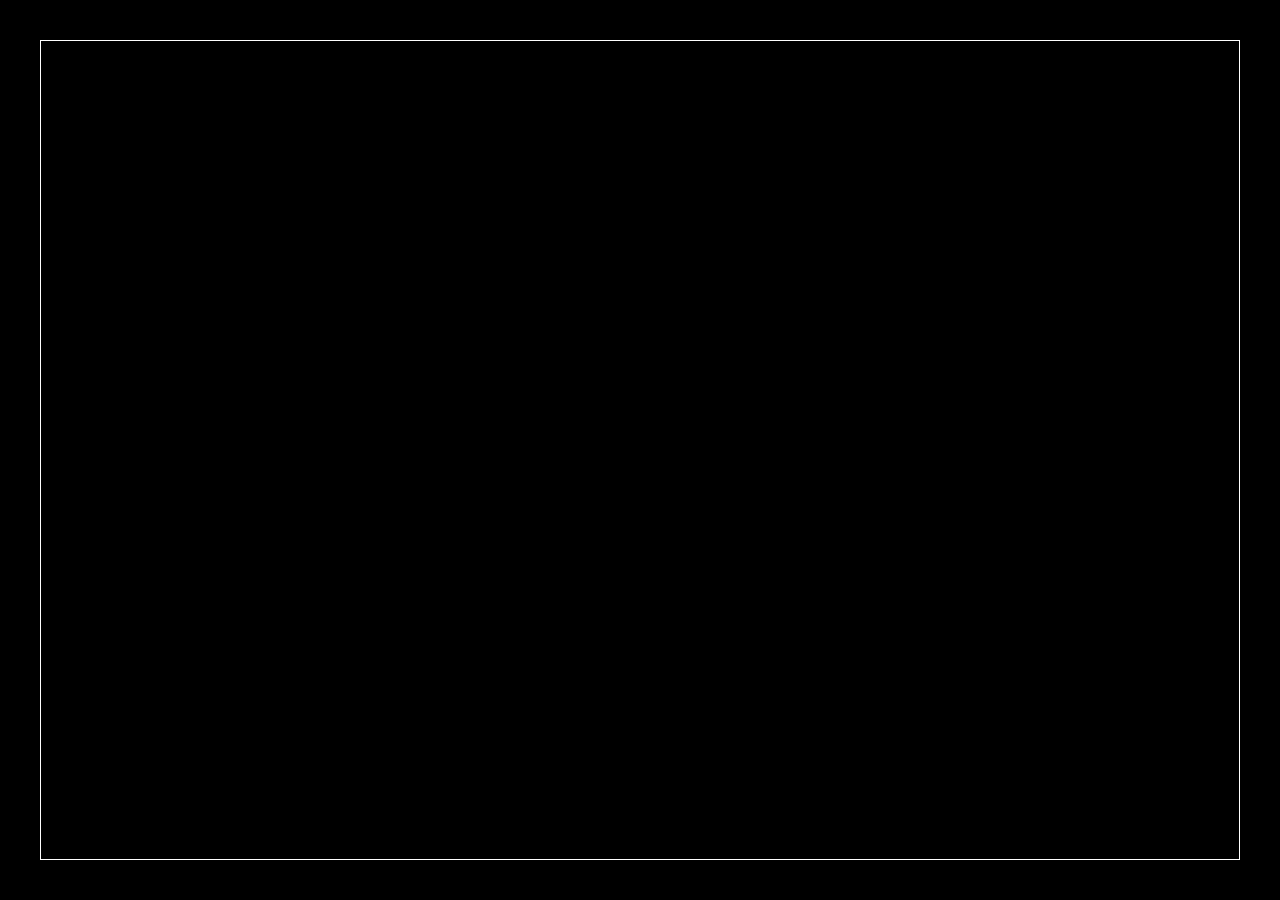
==== index.html @ 2942179c "Update index.html Format tm" ====
<!DOCTYPE html>
<html lang="en">

<head>
    <meta http-equiv="content-type" content="text/html; charset=UTF-8">
    <meta name="viewport" content="width=device-width,minimum-scale=1, initial-scale=1">
    <script src="https://code.jquery.com/jquery-3.3.1.min.js"></script>
    <script src="https://unpkg.com/jquery.terminal/js/jquery.terminal.min.js"></script>
    <link rel="stylesheet" href="https://unpkg.com/jquery.terminal/css/jquery.terminal.min.css" />

    <style>
        body {
            margin: 0;
            padding: 0;
            height: 100vh;
            background-color: #000;
            display: flex;
            align-items: center;
            justify-content: center;
        }

        .terminal {
            border: 1px solid white;
            width: calc(100% - 80px);
            height: calc(100% - 80px);
            box-sizing: border-box;
            padding: 20px;
        }

        .terminal-output {
    margin-top: -30px; /* Distance between the highest text and the border */
        }

    </style>
</head>

<body>
    <div class="terminal" id="terminal-wrapper"></div>

    <script>
        var symptom_weights = {
    "shortness of breath": 1,
    "cough": 1,
    "wheezing": 2,
    "chest tightness": 2,
    "fatigue": 1,
    "sputum production": 1,
    "abnormal breath sounds": 1,
    "abnormal pulmonary function test": 2,
    "increased mucus production": 1,
    "chest discomfort": 1,
    "fever": 2,
    "cyanosis": 3,
    "clubbing of fingers": 2,
    "hemoptysis": 2,
    "weight loss": 1,
    "abnormal chest x-ray": 2,
    "night sweats": 1,
    "loss of appetite": 1,
    "dizziness": 1,
    "fast heart rate": 1,
    "leg swelling": 2,
    "anxiety": 1,
    "sweating": 1,
    "skin rash": 2,
    "joint pain": 2,
    "swollen lymph nodes": 1,
    "enlarged spleen": 1,
    "eye redness": 1,
    "reduced chest expansion": 1,
    "decreased breath sounds": 1,
    "hypoxia": 2,
    "pink frothy sputum": 2,
    "chest palpitations": 1,
    "rapid breathing": 1,
    "confusion": 1,
    "low blood pressure": 1,
    "failure to thrive": 1,
    "low blood oxygen": 2,
    "abdominal pain": 1,
    "enlarged abdomen": 1,
    "chest pain": 2,
    "swelling in ankles and legs": 2,
    "fainting": 1
};

var all_symptoms = [
            "shortness of breath", "cough", "wheezing", "chest tightness", "fatigue",
            "sputum production", "abnormal breath sounds", "abnormal pulmonary function test",
            "increased mucus production", "chest discomfort", "fever", "cyanosis",
            "clubbing of fingers", "hemoptysis", "weight loss", "abnormal chest x-ray",
            "night sweats", "loss of appetite", "dizziness", "fast heart rate",
            "leg swelling", "anxiety", "sweating", "skin rash", "joint pain",
            "swollen lymph nodes", "enlarged spleen", "eye redness", "reduced chest expansion",
            "decreased breath sounds", "hypoxia", "pink frothy sputum", "chest palpitations",
            "rapid breathing", "confusion", "low blood pressure", "failure to thrive",
            "low blood oxygen", "abdominal pain", "enlarged abdomen"
        ];

        class Character {
            constructor(name, symptoms) {
                this.name = name;
                this.symptoms = symptoms;
            }
        }

        var characters = [
            new Character("Asthma", ["shortness of breath", "cough", "wheezing", "chest tightness", "fatigue", "sputum production", "abnormal breath sounds", "abnormal pulmonary function test"]),
            new Character("Chronic Bronchitis", ["cough", "increased mucus production", "chest discomfort", "fever", "shortness of breath", "wheezing", "cyanosis", "clubbing of fingers", "hemoptysis", "weight loss", "abnormal breath sounds", "abnormal chest x-ray", "abnormal pulmonary function test", "chest tightness", "night sweats", "loss of appetite"]),
            new Character("Emphysema", ["shortness of breath", "cough", "wheezing", "chest tightness", "fatigue", "sputum production", "abnormal breath sounds", "abnormal pulmonary function test"]),
            new Character("Pneumonia", ["shortness of breath", "cough", "chest pain", "fever", "fatigue", "sputum production", "cyanosis", "clubbing of fingers", "hemoptysis", "weight loss", "abnormal breath sounds", "abnormal chest x-ray", "abnormal pulmonary function test", "chest tightness", "night sweats", "loss of appetite"]),
            new Character("Tuberculosis", ["shortness of breath", "cough", "fever", "fatigue", "sputum production", "cyanosis", "clubbing of fingers", "hemoptysis", "weight loss", "abnormal breath sounds", "abnormal chest x-ray", "abnormal pulmonary function test", "loss of appetite"]),
            new Character("Lung Cancer", ["shortness of breath", "cough", "chest pain", "fatigue", "sputum production", "clubbing of fingers", "hemoptysis", "weight loss", "abnormal breath sounds", "abnormal chest x-ray", "abnormal pulmonary function test", "loss of appetite"]),
            new Character("Pulmonary Hypertension", ["shortness of breath", "chest pain", "fatigue", "cyanosis", "abnormal breath sounds", "abnormal chest x-ray"]),
            new Character("Pulmonary Fibrosis", ["shortness of breath", "cough", "chest pain", "fatigue", "sputum production", "cyanosis", "clubbing of fingers", "hemoptysis", "weight loss", "abnormal breath sounds", "abnormal chest x-ray", "abnormal pulmonary function test", "loss of appetite"]),
            new Character("Bronchiectasis", ["cough", "increased mucus production", "chest discomfort", "shortness of breath", "wheezing", "hemoptysis", "abnormal breath sounds", "loss of appetite"]),
            new Character("Pleural Effusion", ["shortness of breath", "chest pain", "fever", "fatigue", "cyanosis", "abnormal breath sounds", "chest tightness", "night sweats", "loss of appetite"]),
            new Character("Pulmonary Embolism", ["shortness of breath", "cough", "chest pain", "fever", "cyanosis", "hemoptysis", "dizziness", "fast heart rate", "leg swelling", "chest tightness", "anxiety", "sweating"]),
            new Character("Sarcoidosis", ["cough", "fever", "fatigue", "weight loss", "skin rash", "joint pain", "swollen lymph nodes", "enlarged spleen", "eye redness", "abnormal breath sounds", "abnormal chest x-ray", "loss of appetite"]),
            new Character("COPD (Chronic Obstructive Pulmonary Disease)", ["shortness of breath", "cough", "wheezing", "chest tightness", "fatigue", "sputum production", "abnormal breath sounds", "abnormal pulmonary function test"]),
            new Character("Interstitial Lung Disease", ["shortness of breath", "cough", "chest pain", "fatigue", "sputum production", "cyanosis", "clubbing of fingers", "weight loss", "abnormal breath sounds", "abnormal chest x-ray", "abnormal pulmonary function test"]),
            new Character("Atelectasis", ["shortness of breath", "cough", "chest pain", "fever", "cyanosis", "decreased breath sounds", "reduced chest expansion", "hypoxia"]),
            new Character("Pulmonary Edema", ["shortness of breath", "cough", "chest pain", "wheezing", "fatigue", "pink frothy sputum", "rapid breathing", "anxiety", "leg swelling", "hypoxia"]),
            new Character("Pleural Mesothelioma", ["shortness of breath", "cough", "chest pain", "fever", "fatigue", "sputum production", "weight loss", "cyanosis", "clubbing of fingers", "hemoptysis", "loss of appetite"]),
            new Character("Respiratory Distress Syndrome (ARDS)", ["shortness of breath", "cough", "chest pain", "fever", "rapid breathing", "hypoxia", "low blood pressure", "confusion", "fatigue"]),
            new Character("Pulmonary Alveolar Proteinosis", ["shortness of breath", "cough", "fever", "fatigue", "weight loss", "cyanosis", "chest pain", "wheezing", "night sweats"]),
            new Character("Pulmonary Hypoplasia", ["shortness of breath", "cough", "rapid breathing", "cyanosis", "wheezing", "fatigue", "failure to thrive", "low blood oxygen"]),
            new Character("Pulmonary Sarcoidosis", ["cough", "fever", "fatigue", "weight loss", "skin rash", "joint pain", "swollen lymph nodes", "enlarged spleen", "eye redness", "abnormal breath sounds", "abnormal chest x-ray", "loss of appetite"]),
            new Character("Pulmonary Lymphangioleiomyomatosis (LAM)", ["shortness of breath", "cough", "chest pain", "fatigue", "wheezing", "cyanosis", "abnormal breath sounds", "abnormal chest x-ray", "hemoptysis", "loss of appetite"]),
            new Character("Pulmonary Arterial Hypertension (PAH)", ["shortness of breath", "chest pain", "fatigue", "cyanosis", "abnormal breath sounds", "abnormal chest x-ray", "swelling in ankles and legs", "dizziness", "fainting", "chest palpitations"]),
            new Character("Pulmonary Alveolar Microlithiasis", ["shortness of breath", "cough", "chest pain", "fatigue", "cyanosis", "abnormal breath sounds", "abnormal chest x-ray", "chest tightness", "hemoptysis", "loss of appetite"]),
            new Character("Pulmonary Sequestration", ["shortness of breath", "cough", "chest pain", "cyanosis", "hemoptysis", "fever", "wheezing", "abnormal chest x-ray", "abdominal pain", "enlarged abdomen"]),
            new Character("Pulmonary Hypertension Due to Left Heart Disease", ["shortness of breath", "cough", "chest pain", "fatigue", "cyanosis", "abnormal breath sounds", "abnormal chest x-ray", "swelling in ankles and legs", "dizziness", "fainting"]),
            new Character("Pulmonary Hypertension Due to Lung Disease", ["shortness of breath", "cough", "chest pain", "fatigue", "cyanosis", "abnormal breath sounds", "abnormal chest x-ray", "swelling in ankles and legs", "dizziness", "fainting"]),
            new Character("Pulmonary Hypertension Due to Chronic Blood Clots", ["shortness of breath", "cough", "chest pain", "fatigue", "cyanosis", "abnormal breath sounds", "abnormal chest x-ray", "swelling in ankles and legs", "dizziness", "fainting"]),
            new Character("No Illness", [])
        ];

        var currentSymptomIndex = 0;
        var userSymptoms = [];
        var isEndSequence = false;
        var awaitingContinuationResponse = false;

        function calculate_similarity(user_traits, illness_traits) {
    if (illness_traits.length === 0 && user_traits.length === 0) {
        return 1; // Maximum similarity for "No Illness" when the user has no symptoms
    }
    var intersection = user_traits.reduce(function(acc, symptom) {
        if (illness_traits.includes(symptom)) {
            return acc + symptom_weights[symptom];
        }
        return acc;
    }, 0);

    var user_weight_sum = user_traits.reduce(function(acc, symptom) {
        return acc + symptom_weights[symptom];
    }, 0);

    var illness_weight_sum = illness_traits.reduce(function(acc, symptom) {
        return acc + symptom_weights[symptom];
    }, 0);

    return intersection / (user_weight_sum + illness_weight_sum - intersection);
}

        function askNextSymptom(term) {
            if (currentSymptomIndex < all_symptoms.length) {
                term.echo("Are you experiencing " + all_symptoms[currentSymptomIndex] + "?");
            } else {
                determineIllness(term);
            }
        }

        function determineIllness(term) {
            var maxSimilarity = -1;
            var bestMatch = null;

            characters.forEach(function(character) {
                var similarity = calculate_similarity(userSymptoms, character.symptoms);
                if (similarity > maxSimilarity) {
                    maxSimilarity = similarity;
                    bestMatch = character.name;
                }
            });

            if (bestMatch) {
                term.echo("[[;#00A0E4;]Based on your symptoms, I diagnose you with " + bestMatch + "]");
            } else {
                term.echo("[[;#00A0E4;]We couldn't determine a specific illness based on your symptoms. Please consult with a healthcare professional.");
            }

            term.echo("Do you want to start over? (yes/no)");
            isEndSequence = true;
        }

        $(document).ready(function() {
            $('#terminal-wrapper').terminal(function(command, term) {
                if (isEndSequence) {
                    if (command.toLowerCase() === 'yes') {
                        currentSymptomIndex = 0;
                        userSymptoms = [];
                        isEndSequence = false;
                        term.clear();
                        term.echo('                                                                                      \n'+
'ooo        ooooo oooooooooooo oooooooooo.   ooooooooooooo   .oooooo.   ooooooooo.   \n'+
'\`88.       .888\' \`888\'     \`8 \`888\'   \`Y8b  8\'   888   \`8  d8P\'  \`Y8b  \`888   \`Y88. \n'+
' 888b     d\'888   888          888      888      888      888      888  888   .d88\' \n'+
' 8 Y88. .P  888   888oooo8     888      888      888      888      888  888ooo88P\'  \n'+
' 8  \`888\'   888   888    "     888      888      888      888      888  888\`88b.    \n'+
' 8    Y     888   888       o  888     d88\'      888      \`88b    d88\'  888  \`88b.  \n'+
'o8o        o888o o888ooooood8 o888bood8P\'       o888o      \`Y8bood8P\'  o888o  o888o \n'+
'                                                                                       \n'+
'[[;lime;]Welcome to MEDTOR!]\nI will diagnose your illness based on your symptoms.\nPlease answer with \'yes\' or \'no\' to the following questions.\n');

                        askNextSymptom(term);
                    } else if (command.toLowerCase() === 'no') {
                        term.echo("[[;#00A0E4;]Alright. Have a wonderful day and be sure to follow up with a medical professional!");
                        term.disable();
                    } else {
                        term.echo("Please answer with 'yes' or 'no'.");
                    }
                } else if (awaitingContinuationResponse) {
                    if (command.toLowerCase() === 'yes') {
                        awaitingContinuationResponse = false;
                        askNextSymptom(term);
                    } else if (command.toLowerCase() === 'no') {
                        awaitingContinuationResponse = false;
                        determineIllness(term);
                    } else {
                        term.echo("Please answer with 'yes' or 'no'.");
                    }
                } else if (command.toLowerCase() === 'yes' || command.toLowerCase() === 'no') {
                    if (command.toLowerCase() === 'yes') {
                        userSymptoms.push(all_symptoms[currentSymptomIndex]);
                    }

                    currentSymptomIndex++;

                    if (currentSymptomIndex % 5 === 0) {
                        term.echo("[[;#00A0E4;]Do you wish to report more symptoms? (yes/no)");
                        awaitingContinuationResponse = true;
                    } else {
                        askNextSymptom(term);
                    }
                } else {
                    term.echo("Please answer with 'yes' or 'no'.");
                }
            }, {
                greetings: `
ooo        ooooo oooooooooooo oooooooooo.   ooooooooooooo   .oooooo.   ooooooooo.   
\`88.       .888' \`888'     \`8 \`888'   \`Y8b  8'   888   \`8  d8P'  \`Y8b  \`888   \`Y88.
 888b     d'888   888          888      888      888      888      888  888   .d88' 
 8 Y88. .P  888   888oooo8     888      888      888      888      888  888ooo88P'  
 8  \`888'   888   888    "     888      888      888      888      888  888\`88b.    
 8    Y     888   888       o  888     d88'      888      \`88b    d88'  888  \`88b.  
o8o        o888o o888ooooood8 o888bood8P'       o888o      \`Y8bood8P'  o888o  o888o 
                                                                                                                                                                     
[[;lime;]Welcome to MEDTOR!]\nI will diagnose your illness based on your symptoms.\nPlease answer with 'yes' or 'no' to the following questions.
`,
                prompt: '> ',
                onInit: function(term) {
                    askNextSymptom(term);
                }
            });
        });
    </script>
    
</body>

</html>
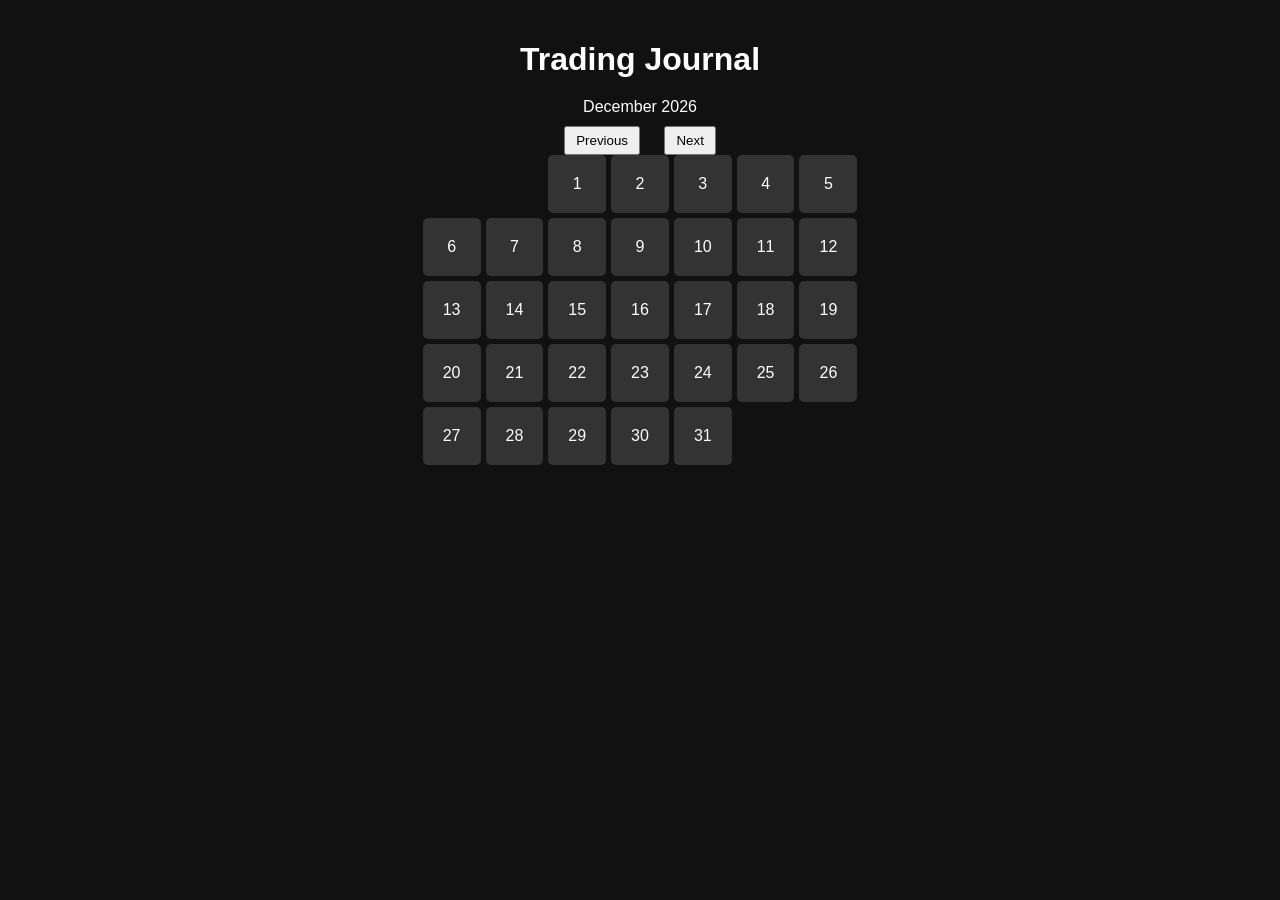
==== commit a26e2d58: "Update index.html" ====
--- a/index.html
+++ b/index.html
@@ -2,269 +2,185 @@
 <html lang="en">
 
 <head>
-    <meta http-equiv="content-type" content="text/html; charset=UTF-8">
-    <meta name="viewport" content="width=device-width,minimum-scale=1, initial-scale=1">
-    <script src="https://code.jquery.com/jquery-3.3.1.min.js"></script>
-    <script src="https://unpkg.com/jquery.terminal/js/jquery.terminal.min.js"></script>
-    <link rel="stylesheet" href="https://unpkg.com/jquery.terminal/css/jquery.terminal.min.css" />
-
+    <meta charset="UTF-8">
+    <meta name="viewport" content="width=device-width, initial-scale=1.0">
+    <title>Trading Journal</title>
     <style>
         body {
             margin: 0;
-            padding: 0;
-            height: 100vh;
-            background-color: #000;
+            font-family: Arial, sans-serif;
+            background: #111;
+            color: white;
             display: flex;
+            flex-direction: column;
             align-items: center;
-            justify-content: center;
-        }
-
-        .terminal {
-            border: 1px solid white;
-            width: calc(100% - 80px);
-            height: calc(100% - 80px);
-            box-sizing: border-box;
             padding: 20px;
         }
 
-        .terminal-output {
-    margin-top: -30px; /* Distance between the highest text and the border */
+        h1 {
+            margin-bottom: 10px;
         }
 
+        #calendar {
+            display: grid;
+            grid-template-columns: repeat(7, 1fr);
+            gap: 5px;
+            max-width: 600px;
+        }
+
+        .day {
+            background: #222;
+            padding: 20px;
+            text-align: center;
+            cursor: pointer;
+            border-radius: 5px;
+            user-select: none;
+        }
+
+        .green {
+            background-color: green;
+        }
+
+        .red {
+            background-color: red;
+        }
+
+        .blank {
+            background-color: #333;
+        }
+
+        #monthYear {
+            margin: 10px 0;
+        }
+
+        button {
+            margin: 0 10px;
+            padding: 5px 10px;
+        }
+
+        #modal {
+            position: fixed;
+            top: 50%;
+            left: 50%;
+            transform: translate(-50%, -50%);
+            background: #222;
+            padding: 20px;
+            border: 1px solid white;
+            display: none;
+            flex-direction: column;
+            gap: 10px;
+        }
+
+        #modal input {
+            padding: 5px;
+        }
     </style>
 </head>
 
 <body>
-    <div class="terminal" id="terminal-wrapper"></div>
+    <h1>Trading Journal</h1>
+    <div id="monthYear"></div>
+    <div>
+        <button onclick="prevMonth()">Previous</button>
+        <button onclick="nextMonth()">Next</button>
+    </div>
+    <div id="calendar"></div>
+
+    <div id="modal">
+        <div id="modalDate"></div>
+        <label>Number of Trades:</label>
+        <input type="number" id="tradesInput">
+        <label>P&L ($):</label>
+        <input type="number" id="pnlInput">
+        <button onclick="saveEntry()">Save</button>
+        <button onclick="closeModal()">Close</button>
+    </div>
 
     <script>
-        var symptom_weights = {
-    "shortness of breath": 1,
-    "cough": 1,
-    "wheezing": 2,
-    "chest tightness": 2,
-    "fatigue": 1,
-    "sputum production": 1,
-    "abnormal breath sounds": 1,
-    "abnormal pulmonary function test": 2,
-    "increased mucus production": 1,
-    "chest discomfort": 1,
-    "fever": 2,
-    "cyanosis": 3,
-    "clubbing of fingers": 2,
-    "hemoptysis": 2,
-    "weight loss": 1,
-    "abnormal chest x-ray": 2,
-    "night sweats": 1,
-    "loss of appetite": 1,
-    "dizziness": 1,
-    "fast heart rate": 1,
-    "leg swelling": 2,
-    "anxiety": 1,
-    "sweating": 1,
-    "skin rash": 2,
-    "joint pain": 2,
-    "swollen lymph nodes": 1,
-    "enlarged spleen": 1,
-    "eye redness": 1,
-    "reduced chest expansion": 1,
-    "decreased breath sounds": 1,
-    "hypoxia": 2,
-    "pink frothy sputum": 2,
-    "chest palpitations": 1,
-    "rapid breathing": 1,
-    "confusion": 1,
-    "low blood pressure": 1,
-    "failure to thrive": 1,
-    "low blood oxygen": 2,
-    "abdominal pain": 1,
-    "enlarged abdomen": 1,
-    "chest pain": 2,
-    "swelling in ankles and legs": 2,
-    "fainting": 1
-};
+        const calendar = document.getElementById('calendar');
+        const monthYear = document.getElementById('monthYear');
+        const modal = document.getElementById('modal');
+        const tradesInput = document.getElementById('tradesInput');
+        const pnlInput = document.getElementById('pnlInput');
+        const modalDate = document.getElementById('modalDate');
 
-var all_symptoms = [
-            "shortness of breath", "cough", "wheezing", "chest tightness", "fatigue",
-            "sputum production", "abnormal breath sounds", "abnormal pulmonary function test",
-            "increased mucus production", "chest discomfort", "fever", "cyanosis",
-            "clubbing of fingers", "hemoptysis", "weight loss", "abnormal chest x-ray",
-            "night sweats", "loss of appetite", "dizziness", "fast heart rate",
-            "leg swelling", "anxiety", "sweating", "skin rash", "joint pain",
-            "swollen lymph nodes", "enlarged spleen", "eye redness", "reduced chest expansion",
-            "decreased breath sounds", "hypoxia", "pink frothy sputum", "chest palpitations",
-            "rapid breathing", "confusion", "low blood pressure", "failure to thrive",
-            "low blood oxygen", "abdominal pain", "enlarged abdomen"
-        ];
+        let currentMonth = new Date().getMonth();
+        let currentYear = new Date().getFullYear();
+        let journalData = JSON.parse(localStorage.getItem('journalData')) || {};
+        let selectedDate = '';
 
-        class Character {
-            constructor(name, symptoms) {
-                this.name = name;
-                this.symptoms = symptoms;
+        function renderCalendar(month, year) {
+            calendar.innerHTML = '';
+            const firstDay = new Date(year, month, 1).getDay();
+            const daysInMonth = new Date(year, month + 1, 0).getDate();
+
+            monthYear.textContent = `${new Date(year, month).toLocaleString('default', { month: 'long' })} ${year}`;
+
+            for (let i = 0; i < firstDay; i++) {
+                const empty = document.createElement('div');
+                calendar.appendChild(empty);
+            }
+
+            for (let i = 1; i <= daysInMonth; i++) {
+                const dateKey = `${year}-${month + 1}-${i}`;
+                const entry = journalData[dateKey];
+
+                const day = document.createElement('div');
+                day.className = 'day';
+                if (entry) {
+                    day.classList.add(entry.pnl >= 0 ? 'green' : 'red');
+                } else {
+                    day.classList.add('blank');
+                }
+                day.textContent = i;
+                day.onclick = () => openModal(dateKey, entry);
+
+                calendar.appendChild(day);
             }
         }
 
-        var characters = [
-            new Character("Asthma", ["shortness of breath", "cough", "wheezing", "chest tightness", "fatigue", "sputum production", "abnormal breath sounds", "abnormal pulmonary function test"]),
-            new Character("Chronic Bronchitis", ["cough", "increased mucus production", "chest discomfort", "fever", "shortness of breath", "wheezing", "cyanosis", "clubbing of fingers", "hemoptysis", "weight loss", "abnormal breath sounds", "abnormal chest x-ray", "abnormal pulmonary function test", "chest tightness", "night sweats", "loss of appetite"]),
-            new Character("Emphysema", ["shortness of breath", "cough", "wheezing", "chest tightness", "fatigue", "sputum production", "abnormal breath sounds", "abnormal pulmonary function test"]),
-            new Character("Pneumonia", ["shortness of breath", "cough", "chest pain", "fever", "fatigue", "sputum production", "cyanosis", "clubbing of fingers", "hemoptysis", "weight loss", "abnormal breath sounds", "abnormal chest x-ray", "abnormal pulmonary function test", "chest tightness", "night sweats", "loss of appetite"]),
-            new Character("Tuberculosis", ["shortness of breath", "cough", "fever", "fatigue", "sputum production", "cyanosis", "clubbing of fingers", "hemoptysis", "weight loss", "abnormal breath sounds", "abnormal chest x-ray", "abnormal pulmonary function test", "loss of appetite"]),
-            new Character("Lung Cancer", ["shortness of breath", "cough", "chest pain", "fatigue", "sputum production", "clubbing of fingers", "hemoptysis", "weight loss", "abnormal breath sounds", "abnormal chest x-ray", "abnormal pulmonary function test", "loss of appetite"]),
-            new Character("Pulmonary Hypertension", ["shortness of breath", "chest pain", "fatigue", "cyanosis", "abnormal breath sounds", "abnormal chest x-ray"]),
-            new Character("Pulmonary Fibrosis", ["shortness of breath", "cough", "chest pain", "fatigue", "sputum production", "cyanosis", "clubbing of fingers", "hemoptysis", "weight loss", "abnormal breath sounds", "abnormal chest x-ray", "abnormal pulmonary function test", "loss of appetite"]),
-            new Character("Bronchiectasis", ["cough", "increased mucus production", "chest discomfort", "shortness of breath", "wheezing", "hemoptysis", "abnormal breath sounds", "loss of appetite"]),
-            new Character("Pleural Effusion", ["shortness of breath", "chest pain", "fever", "fatigue", "cyanosis", "abnormal breath sounds", "chest tightness", "night sweats", "loss of appetite"]),
-            new Character("Pulmonary Embolism", ["shortness of breath", "cough", "chest pain", "fever", "cyanosis", "hemoptysis", "dizziness", "fast heart rate", "leg swelling", "chest tightness", "anxiety", "sweating"]),
-            new Character("Sarcoidosis", ["cough", "fever", "fatigue", "weight loss", "skin rash", "joint pain", "swollen lymph nodes", "enlarged spleen", "eye redness", "abnormal breath sounds", "abnormal chest x-ray", "loss of appetite"]),
-            new Character("COPD (Chronic Obstructive Pulmonary Disease)", ["shortness of breath", "cough", "wheezing", "chest tightness", "fatigue", "sputum production", "abnormal breath sounds", "abnormal pulmonary function test"]),
-            new Character("Interstitial Lung Disease", ["shortness of breath", "cough", "chest pain", "fatigue", "sputum production", "cyanosis", "clubbing of fingers", "weight loss", "abnormal breath sounds", "abnormal chest x-ray", "abnormal pulmonary function test"]),
-            new Character("Atelectasis", ["shortness of breath", "cough", "chest pain", "fever", "cyanosis", "decreased breath sounds", "reduced chest expansion", "hypoxia"]),
-            new Character("Pulmonary Edema", ["shortness of breath", "cough", "chest pain", "wheezing", "fatigue", "pink frothy sputum", "rapid breathing", "anxiety", "leg swelling", "hypoxia"]),
-            new Character("Pleural Mesothelioma", ["shortness of breath", "cough", "chest pain", "fever", "fatigue", "sputum production", "weight loss", "cyanosis", "clubbing of fingers", "hemoptysis", "loss of appetite"]),
-            new Character("Respiratory Distress Syndrome (ARDS)", ["shortness of breath", "cough", "chest pain", "fever", "rapid breathing", "hypoxia", "low blood pressure", "confusion", "fatigue"]),
-            new Character("Pulmonary Alveolar Proteinosis", ["shortness of breath", "cough", "fever", "fatigue", "weight loss", "cyanosis", "chest pain", "wheezing", "night sweats"]),
-            new Character("Pulmonary Hypoplasia", ["shortness of breath", "cough", "rapid breathing", "cyanosis", "wheezing", "fatigue", "failure to thrive", "low blood oxygen"]),
-            new Character("Pulmonary Sarcoidosis", ["cough", "fever", "fatigue", "weight loss", "skin rash", "joint pain", "swollen lymph nodes", "enlarged spleen", "eye redness", "abnormal breath sounds", "abnormal chest x-ray", "loss of appetite"]),
-            new Character("Pulmonary Lymphangioleiomyomatosis (LAM)", ["shortness of breath", "cough", "chest pain", "fatigue", "wheezing", "cyanosis", "abnormal breath sounds", "abnormal chest x-ray", "hemoptysis", "loss of appetite"]),
-            new Character("Pulmonary Arterial Hypertension (PAH)", ["shortness of breath", "chest pain", "fatigue", "cyanosis", "abnormal breath sounds", "abnormal chest x-ray", "swelling in ankles and legs", "dizziness", "fainting", "chest palpitations"]),
-            new Character("Pulmonary Alveolar Microlithiasis", ["shortness of breath", "cough", "chest pain", "fatigue", "cyanosis", "abnormal breath sounds", "abnormal chest x-ray", "chest tightness", "hemoptysis", "loss of appetite"]),
-            new Character("Pulmonary Sequestration", ["shortness of breath", "cough", "chest pain", "cyanosis", "hemoptysis", "fever", "wheezing", "abnormal chest x-ray", "abdominal pain", "enlarged abdomen"]),
-            new Character("Pulmonary Hypertension Due to Left Heart Disease", ["shortness of breath", "cough", "chest pain", "fatigue", "cyanosis", "abnormal breath sounds", "abnormal chest x-ray", "swelling in ankles and legs", "dizziness", "fainting"]),
-            new Character("Pulmonary Hypertension Due to Lung Disease", ["shortness of breath", "cough", "chest pain", "fatigue", "cyanosis", "abnormal breath sounds", "abnormal chest x-ray", "swelling in ankles and legs", "dizziness", "fainting"]),
-            new Character("Pulmonary Hypertension Due to Chronic Blood Clots", ["shortness of breath", "cough", "chest pain", "fatigue", "cyanosis", "abnormal breath sounds", "abnormal chest x-ray", "swelling in ankles and legs", "dizziness", "fainting"]),
-            new Character("No Illness", [])
-        ];
-
-        var currentSymptomIndex = 0;
-        var userSymptoms = [];
-        var isEndSequence = false;
-        var awaitingContinuationResponse = false;
-
-        function calculate_similarity(user_traits, illness_traits) {
-    if (illness_traits.length === 0 && user_traits.length === 0) {
-        return 1; // Maximum similarity for "No Illness" when the user has no symptoms
-    }
-    var intersection = user_traits.reduce(function(acc, symptom) {
-        if (illness_traits.includes(symptom)) {
-            return acc + symptom_weights[symptom];
-        }
-        return acc;
-    }, 0);
-
-    var user_weight_sum = user_traits.reduce(function(acc, symptom) {
-        return acc + symptom_weights[symptom];
-    }, 0);
-
-    var illness_weight_sum = illness_traits.reduce(function(acc, symptom) {
-        return acc + symptom_weights[symptom];
-    }, 0);
-
-    return intersection / (user_weight_sum + illness_weight_sum - intersection);
-}
-
-        function askNextSymptom(term) {
-            if (currentSymptomIndex < all_symptoms.length) {
-                term.echo("Are you experiencing " + all_symptoms[currentSymptomIndex] + "?");
-            } else {
-                determineIllness(term);
-            }
+        function openModal(date, entry) {
+            selectedDate = date;
+            modalDate.textContent = date;
+            tradesInput.value = entry ? entry.trades : '';
+            pnlInput.value = entry ? entry.pnl : '';
+            modal.style.display = 'flex';
         }
 
-        function determineIllness(term) {
-            var maxSimilarity = -1;
-            var bestMatch = null;
-
-            characters.forEach(function(character) {
-                var similarity = calculate_similarity(userSymptoms, character.symptoms);
-                if (similarity > maxSimilarity) {
-                    maxSimilarity = similarity;
-                    bestMatch = character.name;
-                }
-            });
-
-            if (bestMatch) {
-                term.echo("[[;#00A0E4;]Based on your symptoms, I diagnose you with " + bestMatch + "]");
-            } else {
-                term.echo("[[;#00A0E4;]We couldn't determine a specific illness based on your symptoms. Please consult with a healthcare professional.");
-            }
-
-            term.echo("Do you want to start over? (yes/no)");
-            isEndSequence = true;
+        function closeModal() {
+            modal.style.display = 'none';
         }
 
-        $(document).ready(function() {
-            $('#terminal-wrapper').terminal(function(command, term) {
-                if (isEndSequence) {
-                    if (command.toLowerCase() === 'yes') {
-                        currentSymptomIndex = 0;
-                        userSymptoms = [];
-                        isEndSequence = false;
-                        term.clear();
-                        term.echo('                                                                                      \n'+
-'ooo        ooooo oooooooooooo oooooooooo.   ooooooooooooo   .oooooo.   ooooooooo.   \n'+
-'\`88.       .888\' \`888\'     \`8 \`888\'   \`Y8b  8\'   888   \`8  d8P\'  \`Y8b  \`888   \`Y88. \n'+
-' 888b     d\'888   888          888      888      888      888      888  888   .d88\' \n'+
-' 8 Y88. .P  888   888oooo8     888      888      888      888      888  888ooo88P\'  \n'+
-' 8  \`888\'   888   888    "     888      888      888      888      888  888\`88b.    \n'+
-' 8    Y     888   888       o  888     d88\'      888      \`88b    d88\'  888  \`88b.  \n'+
-'o8o        o888o o888ooooood8 o888bood8P\'       o888o      \`Y8bood8P\'  o888o  o888o \n'+
-'                                                                                       \n'+
-'[[;lime;]Welcome to MEDTOR!]\nI will diagnose your illness based on your symptoms.\nPlease answer with \'yes\' or \'no\' to the following questions.\n');
+        function saveEntry() {
+            journalData[selectedDate] = {
+                trades: parseInt(tradesInput.value),
+                pnl: parseFloat(pnlInput.value)
+            };
+            localStorage.setItem('journalData', JSON.stringify(journalData));
+            closeModal();
+            renderCalendar(currentMonth, currentYear);
+        }
 
-                        askNextSymptom(term);
-                    } else if (command.toLowerCase() === 'no') {
-                        term.echo("[[;#00A0E4;]Alright. Have a wonderful day and be sure to follow up with a medical professional!");
-                        term.disable();
-                    } else {
-                        term.echo("Please answer with 'yes' or 'no'.");
-                    }
-                } else if (awaitingContinuationResponse) {
-                    if (command.toLowerCase() === 'yes') {
-                        awaitingContinuationResponse = false;
-                        askNextSymptom(term);
-                    } else if (command.toLowerCase() === 'no') {
-                        awaitingContinuationResponse = false;
-                        determineIllness(term);
-                    } else {
-                        term.echo("Please answer with 'yes' or 'no'.");
-                    }
-                } else if (command.toLowerCase() === 'yes' || command.toLowerCase() === 'no') {
-                    if (command.toLowerCase() === 'yes') {
-                        userSymptoms.push(all_symptoms[currentSymptomIndex]);
-                    }
+        function prevMonth() {
+            currentMonth--;
+            if (currentMonth < 0) {
+                currentMonth = 11;
+                currentYear--;
+            }
+            renderCalendar(currentMonth, currentYear);
+        }
 
-                    currentSymptomIndex++;
+        function nextMonth() {
+            currentMonth++;
+            if (currentMonth > 11) {
+                currentMonth = 0;
+                currentYear++;
+            }
+            renderCalendar(currentMonth, currentYear);
+        }
 
-                    if (currentSymptomIndex % 5 === 0) {
-                        term.echo("[[;#00A0E4;]Do you wish to report more symptoms? (yes/no)");
-                        awaitingContinuationResponse = true;
-                    } else {
-                        askNextSymptom(term);
-                    }
-                } else {
-                    term.echo("Please answer with 'yes' or 'no'.");
-                }
-            }, {
-                greetings: `
-ooo        ooooo oooooooooooo oooooooooo.   ooooooooooooo   .oooooo.   ooooooooo.   
-\`88.       .888' \`888'     \`8 \`888'   \`Y8b  8'   888   \`8  d8P'  \`Y8b  \`888   \`Y88.
- 888b     d'888   888          888      888      888      888      888  888   .d88' 
- 8 Y88. .P  888   888oooo8     888      888      888      888      888  888ooo88P'  
- 8  \`888'   888   888    "     888      888      888      888      888  888\`88b.    
- 8    Y     888   888       o  888     d88'      888      \`88b    d88'  888  \`88b.  
-o8o        o888o o888ooooood8 o888bood8P'       o888o      \`Y8bood8P'  o888o  o888o 
-                                                                                                                                                                     
-[[;lime;]Welcome to MEDTOR!]\nI will diagnose your illness based on your symptoms.\nPlease answer with 'yes' or 'no' to the following questions.
-`,
-                prompt: '> ',
-                onInit: function(term) {
-                    askNextSymptom(term);
-                }
-            });
-        });
+        renderCalendar(currentMonth, currentYear);
     </script>
-    
 </body>
 
 </html>
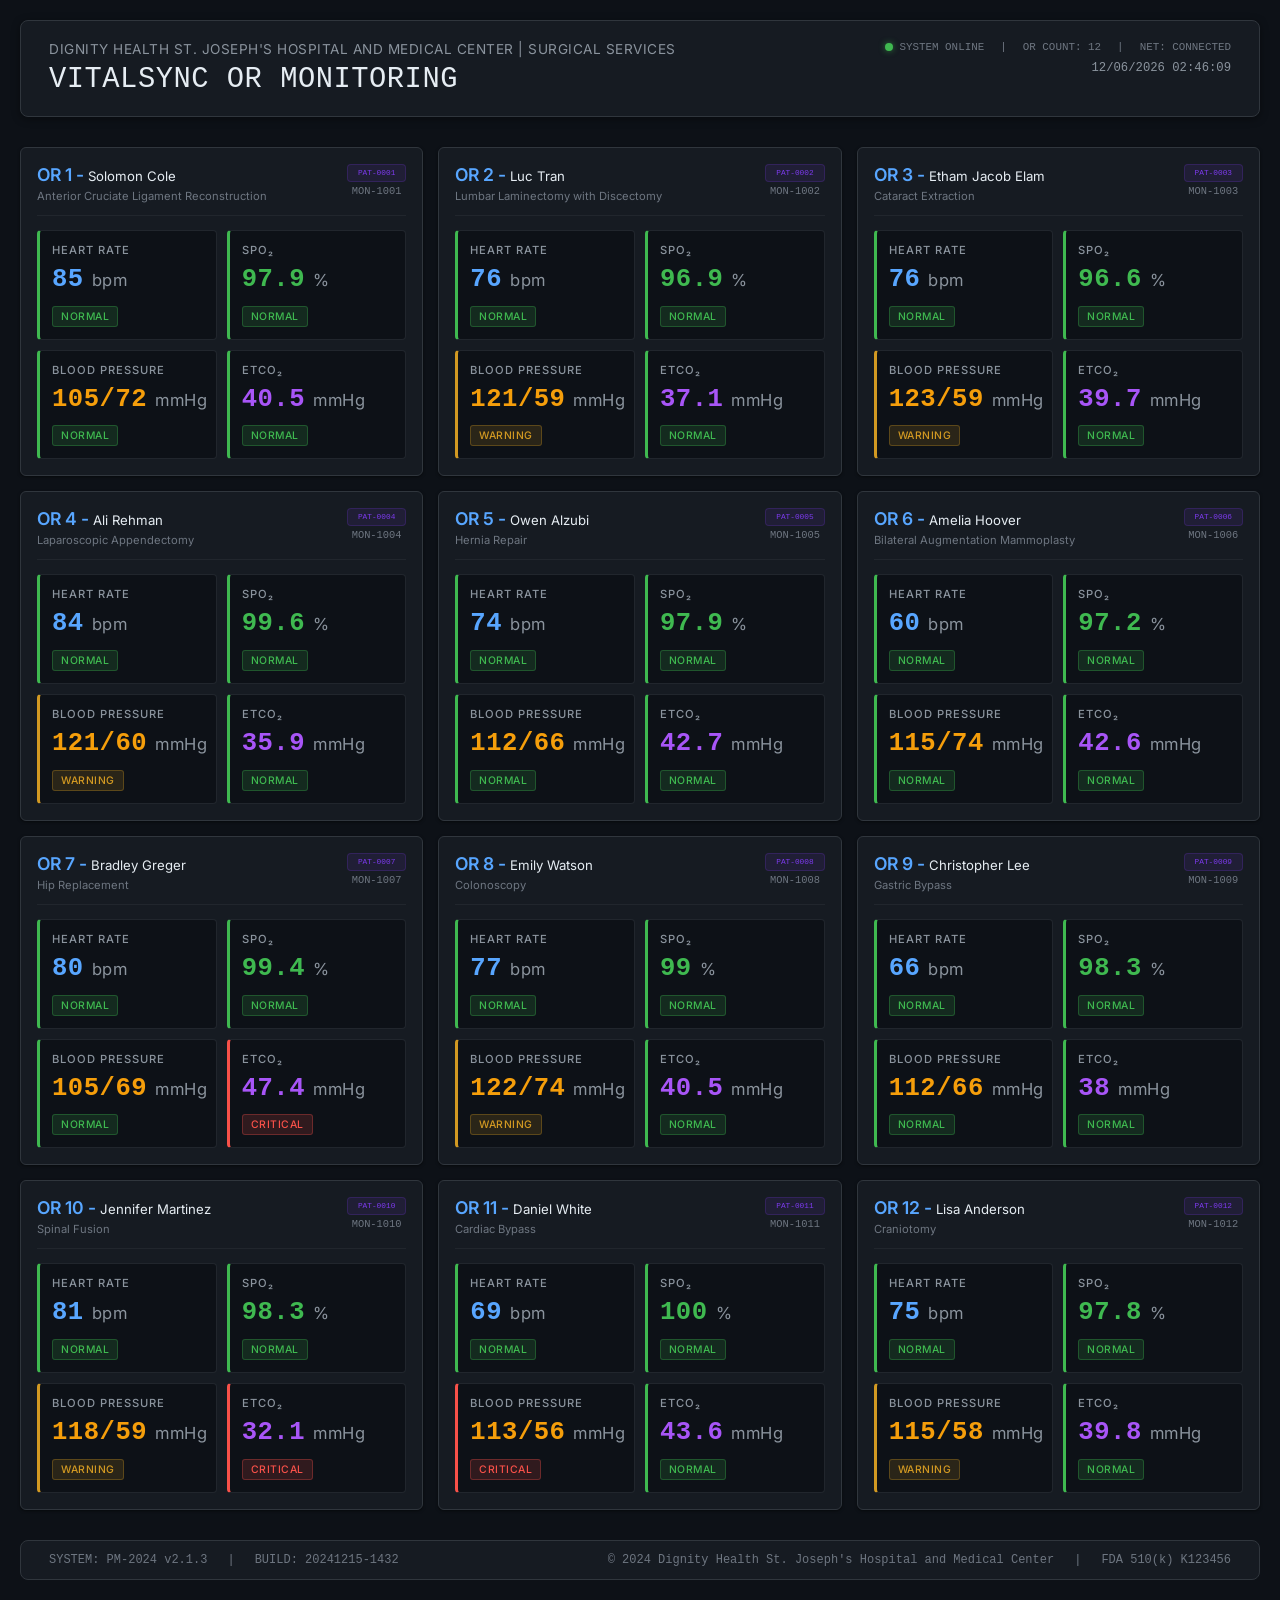
==== commit 5188bd66: "Update index.html" ====
--- a/index.html
+++ b/index.html
@@ -1,186 +1,2204 @@
 <!DOCTYPE html>
 <html lang="en">
-
 <head>
     <meta charset="UTF-8">
     <meta name="viewport" content="width=device-width, initial-scale=1.0">
-    <title>Trading Journal</title>
+    <title>Live Patient Monitoring Dashboard</title>
+    <link rel="preconnect" href="https://fonts.googleapis.com">
+    <link rel="preconnect" href="https://fonts.gstatic.com" crossorigin>
+    <link href="https://fonts.googleapis.com/css2?family=Inter:wght@300;400;500;600;700&display=swap" rel="stylesheet">
     <style>
+        * {
+            margin: 0;
+            padding: 0;
+            box-sizing: border-box;
+        }
+
         body {
+            font-family: 'Inter', -apple-system, BlinkMacSystemFont, 'Segoe UI', sans-serif;
+            background: #0d1117;
+            color: #e6edf3;
+            padding: 20px;
+            overflow-x: auto;
+        }
+
+        .header {
+            display: flex;
+            justify-content: space-between;
+            align-items: flex-start;
+            margin-bottom: 30px;
+            padding: 20px 28px;
+            background: #161b22;
+            border: 1px solid #30363d;
+            border-radius: 8px;
+            box-shadow: 0 2px 8px rgba(0, 0, 0, 0.4);
+        }
+
+        .header-left {
+            display: flex;
+            flex-direction: column;
+            gap: 6px;
+        }
+
+        .facility-name {
+            font-size: 0.85em;
+            color: #8b949e;
+            font-weight: 400;
+            letter-spacing: 0.5px;
+            font-family: 'Inter', sans-serif;
+        }
+
+        .header h1 {
+            font-size: 1.8em;
+            font-weight: 400;
             margin: 0;
-            font-family: Arial, sans-serif;
-            background: #111;
-            color: white;
+            color: #e6edf3;
+            letter-spacing: 0.5px;
+            font-family: 'Courier New', Courier, 'Lucida Console', Monaco, 'Consolas', monospace;
+            font-variant-numeric: tabular-nums;
+        }
+
+        .header-right {
+            display: flex;
+            flex-direction: column;
+            align-items: flex-end;
+            gap: 8px;
+            font-size: 0.85em;
+            color: #8b949e;
+            font-weight: 400;
+            font-family: 'Inter', sans-serif;
+        }
+
+        .system-info {
+            display: flex;
+            gap: 16px;
+            align-items: center;
+            font-size: 0.8em;
+            color: #6e7681;
+            font-family: 'Courier New', 'Consolas', monospace;
+        }
+
+        .system-status {
+            display: flex;
+            align-items: center;
+            gap: 6px;
+        }
+
+        .status-indicator {
+            width: 8px;
+            height: 8px;
+            border-radius: 50%;
+            background: #3fb950;
+            box-shadow: 0 0 6px rgba(63, 185, 80, 0.6);
+        }
+
+        .timestamp {
+            font-size: 0.9em;
+            color: #8b949e;
+            font-family: 'Courier New', 'Consolas', monospace;
+        }
+
+        .footer {
+            margin-top: 30px;
+            padding: 12px 28px;
+            background: #161b22;
+            border: 1px solid #30363d;
+            border-radius: 8px;
+            display: flex;
+            justify-content: space-between;
+            align-items: center;
+            font-size: 0.75em;
+            color: #6e7681;
+            font-family: 'Courier New', 'Consolas', monospace;
+        }
+
+        .footer-left {
+            display: flex;
+            gap: 20px;
+        }
+
+        .footer-right {
+            display: flex;
+            gap: 20px;
+        }
+
+        .dashboard {
+            display: grid;
+            grid-template-columns: repeat(3, 1fr);
+            gap: 15px;
+            max-width: 1600px;
+            margin: 0 auto;
+        }
+
+        .patient-module {
+            background: #161b22;
+            border-radius: 6px;
+            padding: 16px;
+            box-shadow: 0 1px 3px rgba(0, 0, 0, 0.5);
+            border: 1px solid #30363d;
+            overflow: hidden;
+            cursor: pointer;
+            position: relative;
+        }
+
+        .patient-module:hover {
+            border-color: #58a6ff;
+            box-shadow: 0 2px 8px rgba(88, 166, 255, 0.15);
+        }
+
+        .patient-module {
+            transform-origin: center center;
+        }
+
+        .patient-module.expanded {
+            position: fixed !important;
+            z-index: 1000;
+            border-color: #58a6ff;
+            box-shadow: 0 8px 32px rgba(0, 0, 0, 0.6), 0 4px 16px rgba(88, 166, 255, 0.3);
+            overflow-y: auto;
+            overflow-x: hidden;
+            cursor: default;
+            max-height: 90vh;
+        }
+
+        .overlay-backdrop {
+            display: none;
+            position: fixed;
+            top: 0;
+            left: 0;
+            width: 100%;
+            height: 100%;
+            background: rgba(0, 0, 0, 0.7);
+            z-index: 999;
+            opacity: 0;
+        }
+
+        .overlay-backdrop.active {
+            display: block;
+            opacity: 1;
+        }
+
+        .minimize-button {
+            display: none;
+            position: absolute;
+            top: 12px;
+            right: 12px;
+            width: 28px;
+            height: 28px;
+            background: #21262d;
+            border: 1px solid #30363d;
+            border-radius: 4px;
+            color: #e6edf3;
+            font-size: 18px;
+            font-weight: 600;
+            cursor: pointer;
+            z-index: 1001;
+            align-items: center;
+            justify-content: center;
+            font-family: 'Inter', sans-serif;
+            line-height: 1;
+            padding: 0;
+        }
+
+        .patient-module.expanded .minimize-button {
+            display: flex;
+        }
+
+        .minimize-button:hover {
+            background: #30363d;
+            border-color: #58a6ff;
+            color: #58a6ff;
+        }
+
+        .expanded-content {
+            display: none;
+        }
+
+        .patient-module.expanded .expanded-content {
+            display: block;
+            margin-top: 20px;
+            padding-top: 20px;
+            padding-bottom: 20px;
+            border-top: 1px solid #21262d;
+            overflow-y: auto;
+            overflow-x: hidden;
+        }
+        
+        .patient-module.expanded .expanded-content::-webkit-scrollbar {
+            width: 6px;
+        }
+        
+        .patient-module.expanded .expanded-content::-webkit-scrollbar-track {
+            background: #0d1117;
+        }
+        
+        .patient-module.expanded .expanded-content::-webkit-scrollbar-thumb {
+            background: #30363d;
+            border-radius: 3px;
+        }
+        
+        .patient-module.expanded .expanded-content::-webkit-scrollbar-thumb:hover {
+            background: #484f58;
+        }
+
+        .waveform-container {
+            margin-bottom: 20px;
+        }
+
+        .waveform-header {
+            display: flex;
+            justify-content: space-between;
+            align-items: center;
+            margin-bottom: 8px;
+        }
+
+        .waveform-label {
+            font-size: 0.75em;
+            color: #8b949e;
+            text-transform: uppercase;
+            letter-spacing: 1px;
+            font-weight: 500;
+            font-family: 'Inter', sans-serif;
+        }
+
+        .waveform-value {
+            font-size: 0.9em;
+            color: #e6edf3;
+            font-family: 'Courier New', 'Consolas', monospace;
+            font-weight: 600;
+        }
+
+        .waveform-canvas {
+            width: 100%;
+            height: 80px;
+            background: #0d1117;
+            border: 1px solid #21262d;
+            border-radius: 4px;
+            display: block;
+        }
+
+        .patient-info-section {
+            background: #0d1117;
+            padding: 12px;
+            border-radius: 4px;
+            border: 1px solid #21262d;
+            margin-bottom: 20px;
+        }
+
+        .patient-info-grid {
+            display: grid;
+            grid-template-columns: repeat(auto-fit, minmax(180px, 1fr));
+            gap: 12px;
+            font-size: 0.75em;
+        }
+
+        .info-item {
+            display: flex;
+            flex-direction: column;
+            gap: 4px;
+        }
+
+        .info-label {
+            color: #6e7681;
+            font-size: 0.85em;
+            text-transform: uppercase;
+            letter-spacing: 0.5px;
+            font-family: 'Inter', sans-serif;
+        }
+
+        .info-value {
+            color: #e6edf3;
+            font-family: 'Courier New', 'Consolas', monospace;
+            font-weight: 500;
+        }
+
+        .additional-vitals {
+            display: grid;
+            grid-template-columns: repeat(auto-fit, minmax(150px, 1fr));
+            gap: 12px;
+            margin-top: 20px;
+        }
+
+        .additional-vital {
+            background: #0d1117;
+            padding: 10px;
+            border-radius: 4px;
+            border: 1px solid #21262d;
+        }
+
+        .additional-vital-label {
+            font-size: 0.65em;
+            color: #8b949e;
+            text-transform: uppercase;
+            letter-spacing: 0.5px;
+            margin-bottom: 6px;
+            font-family: 'Inter', sans-serif;
+        }
+
+        .additional-vital-value {
+            font-size: 1.2em;
+            color: #e6edf3;
+            font-family: 'Courier New', 'Consolas', monospace;
+            font-weight: 600;
+        }
+
+        .module-header {
+            display: flex;
+            justify-content: space-between;
+            align-items: flex-start;
+            margin-bottom: 14px;
+            padding-bottom: 12px;
+            border-bottom: 1px solid #21262d;
+        }
+
+        .patient-module.expanded .module-header {
+            padding-right: 40px;
+        }
+
+        .module-header-left {
+            display: flex;
+            flex-direction: column;
+            gap: 4px;
+        }
+
+        .room-number {
+            font-size: 1.1em;
+            font-weight: 600;
+            color: #58a6ff;
+            font-family: 'Inter', sans-serif;
+        }
+
+        .patient-name-display {
+            font-size: 0.75em;
+            font-weight: 400;
+            color: #e6edf3;
+            font-family: 'Inter', sans-serif;
+        }
+
+        .procedure-info {
+            font-size: 0.7em;
+            color: #6e7681;
+            font-family: 'Inter', sans-serif;
+            font-weight: 400;
+        }
+
+        .patient-id {
+            font-size: 0.75em;
+            color: #7c3aed;
+            background: rgba(124, 58, 237, 0.1);
+            padding: 4px 10px;
+            border-radius: 4px;
+            white-space: nowrap;
+            font-weight: 500;
+            border: 1px solid rgba(124, 58, 237, 0.2);
+            font-family: 'Courier New', 'Consolas', monospace;
+            cursor: pointer;
+            transition: background 0.2s ease;
+        }
+
+        .patient-id:hover {
+            background: rgba(124, 58, 237, 0.2);
+        }
+
+        .patient-file-modal {
+            display: none;
+            position: fixed;
+            top: 0;
+            left: 0;
+            width: 100%;
+            height: 100%;
+            background: rgba(0, 0, 0, 0.8);
+            z-index: 2000;
+            overflow-y: auto;
+        }
+
+        .patient-file-modal.active {
+            display: flex;
+            align-items: center;
+            justify-content: center;
+            padding: 20px;
+        }
+
+        .patient-file-content {
+            background: #0d1117;
+            border: 1px solid #30363d;
+            border-radius: 8px;
+            width: 90%;
+            max-width: 1000px;
+            max-height: 90vh;
+            overflow-y: auto;
+            padding: 24px;
+            box-shadow: 0 8px 32px rgba(0, 0, 0, 0.6);
+        }
+
+        .patient-file-header {
+            display: flex;
+            justify-content: space-between;
+            align-items: center;
+            margin-bottom: 24px;
+            padding-bottom: 16px;
+            border-bottom: 1px solid #21262d;
+        }
+
+        .patient-file-title {
+            font-size: 1.5em;
+            font-weight: 600;
+            color: #e6edf3;
+            font-family: 'Inter', sans-serif;
+        }
+
+        .close-file-button {
+            background: #21262d;
+            border: 1px solid #30363d;
+            border-radius: 4px;
+            color: #e6edf3;
+            font-size: 18px;
+            width: 32px;
+            height: 32px;
+            cursor: pointer;
+            display: flex;
+            align-items: center;
+            justify-content: center;
+            font-family: 'Inter', sans-serif;
+        }
+
+        .close-file-button:hover {
+            background: #30363d;
+        }
+
+        .patient-file-section {
+            margin-bottom: 24px;
+        }
+
+        .file-section-title {
+            font-size: 1.1em;
+            font-weight: 600;
+            color: #58a6ff;
+            margin-bottom: 12px;
+            font-family: 'Inter', sans-serif;
+            text-transform: uppercase;
+            letter-spacing: 0.5px;
+        }
+
+        .file-info-grid {
+            display: grid;
+            grid-template-columns: repeat(auto-fit, minmax(250px, 1fr));
+            gap: 12px;
+            margin-bottom: 16px;
+        }
+
+        .file-info-item {
+            display: flex;
+            flex-direction: column;
+            gap: 4px;
+        }
+
+        .file-info-label {
+            font-size: 0.75em;
+            color: #6e7681;
+            text-transform: uppercase;
+            letter-spacing: 0.5px;
+            font-family: 'Inter', sans-serif;
+        }
+
+        .file-info-value {
+            font-size: 0.9em;
+            color: #e6edf3;
+            font-family: 'Courier New', 'Consolas', monospace;
+        }
+
+        .file-notes {
+            background: #161b22;
+            border: 1px solid #21262d;
+            border-radius: 4px;
+            padding: 12px;
+            margin-top: 8px;
+        }
+
+        .file-note {
+            margin-bottom: 12px;
+            padding-bottom: 12px;
+            border-bottom: 1px solid #21262d;
+        }
+
+        .file-note:last-child {
+            margin-bottom: 0;
+            padding-bottom: 0;
+            border-bottom: none;
+        }
+
+        .file-note-header {
+            display: flex;
+            justify-content: space-between;
+            margin-bottom: 6px;
+        }
+
+        .file-note-author {
+            font-size: 0.85em;
+            color: #58a6ff;
+            font-family: 'Inter', sans-serif;
+            font-weight: 500;
+        }
+
+        .file-note-date {
+            font-size: 0.75em;
+            color: #6e7681;
+            font-family: 'Courier New', 'Consolas', monospace;
+        }
+
+        .file-note-text {
+            font-size: 0.9em;
+            color: #e6edf3;
+            line-height: 1.6;
+            font-family: 'Inter', sans-serif;
+        }
+
+        .module-meta {
             display: flex;
             flex-direction: column;
             align-items: center;
-            padding: 20px;
-        }
-
-        h1 {
-            margin-bottom: 10px;
-        }
-
-        #calendar {
+            gap: 3px;
+            font-size: 0.65em;
+            color: #6e7681;
+            font-family: 'Courier New', 'Consolas', monospace;
+            margin-left: auto;
+        }
+
+        .vitals-grid {
             display: grid;
-            grid-template-columns: repeat(7, 1fr);
-            gap: 5px;
-            max-width: 600px;
-        }
-
-        .day {
-            background: #222;
-            padding: 20px;
-            text-align: center;
-            cursor: pointer;
-            border-radius: 5px;
-            user-select: none;
-        }
-
-        .green {
-            background-color: green;
-        }
-
-        .red {
-            background-color: red;
-        }
-
-        .blank {
-            background-color: #333;
-        }
-
-        #monthYear {
-            margin: 10px 0;
-        }
-
-        button {
-            margin: 0 10px;
-            padding: 5px 10px;
-        }
-
-        #modal {
-            position: fixed;
-            top: 50%;
-            left: 50%;
-            transform: translate(-50%, -50%);
-            background: #222;
-            padding: 20px;
-            border: 1px solid white;
-            display: none;
-            flex-direction: column;
+            grid-template-columns: 1fr 1fr;
             gap: 10px;
         }
 
-        #modal input {
-            padding: 5px;
+        .vital {
+            background: #0d1117;
+            padding: 12px;
+            border-radius: 4px;
+            border-left: 3px solid;
+            transition: all 0.2s ease;
+            overflow: hidden;
+            word-wrap: break-word;
+            border-top: 1px solid #21262d;
+            border-right: 1px solid #21262d;
+            border-bottom: 1px solid #21262d;
+        }
+
+        .vital.normal {
+            border-left-color: #3fb950;
+        }
+
+        .vital.warning {
+            border-left-color: #d29922;
+            animation: pulse 2s infinite;
+        }
+
+        .vital.critical {
+            border-left-color: #f85149;
+            animation: criticalPulse 0.8s infinite;
+        }
+
+        @keyframes pulse {
+            0%, 100% { opacity: 1; }
+            50% { opacity: 0.7; }
+        }
+
+        @keyframes criticalPulse {
+            0%, 100% { 
+                background: rgba(248, 81, 73, 0.05);
+                border-left-width: 3px;
+            }
+            50% { 
+                background: rgba(248, 81, 73, 0.12);
+                border-left-width: 5px;
+            }
+        }
+
+        .vital-label {
+            font-size: 0.7em;
+            color: #8b949e;
+            margin-bottom: 8px;
+            text-transform: uppercase;
+            letter-spacing: 1px;
+            font-weight: 500;
+            font-family: 'Inter', sans-serif;
+        }
+
+        .vital-value {
+            font-size: 1.6em;
+            font-weight: 600;
+            margin-bottom: 4px;
+            line-height: 1.2;
+            word-wrap: break-word;
+            font-family: 'Courier New', 'Consolas', 'Monaco', monospace;
+            letter-spacing: 0.5px;
+            display: flex;
+            align-items: baseline;
+            gap: 4px;
+        }
+
+        .vital-unit {
+            font-size: 0.65em;
+            color: #8b949e;
+            margin-left: 4px;
+            font-weight: 400;
+            font-family: 'Inter', sans-serif;
+        }
+
+        .vital-status {
+            font-size: 0.65em;
+            margin-top: 6px;
+            padding: 3px 8px;
+            border-radius: 3px;
+            display: inline-block;
+            font-weight: 500;
+            font-family: 'Inter', sans-serif;
+            text-transform: uppercase;
+            letter-spacing: 0.5px;
+        }
+
+        .status-normal {
+            background: rgba(63, 185, 80, 0.15);
+            color: #3fb950;
+            border: 1px solid rgba(63, 185, 80, 0.3);
+        }
+
+        .status-warning {
+            background: rgba(210, 153, 34, 0.15);
+            color: #d29922;
+            border: 1px solid rgba(210, 153, 34, 0.3);
+        }
+
+        .status-critical {
+            background: rgba(248, 81, 73, 0.15);
+            color: #f85149;
+            border: 1px solid rgba(248, 81, 73, 0.3);
+        }
+
+        .hr .vital-value { color: #58a6ff; }
+        .spo2 .vital-value { color: #3fb950; }
+        .bp .vital-value { color: #f59e0b; }
+        .etco2 .vital-value { color: #a855f7; }
+
+        /* Mobile Responsive Styles */
+        @media screen and (max-width: 768px) {
+            body {
+                padding: 10px;
+            }
+
+            .patient-module:hover {
+                transform: none;
+                box-shadow: 0 1px 3px rgba(0, 0, 0, 0.5);
+                border-color: #30363d;
+            }
+
+            .patient-module.expanded {
+                width: 95%;
+                max-height: 90vh;
+            }
+
+            .waveform-canvas {
+                height: 60px;
+            }
+
+            .additional-vitals {
+                grid-template-columns: repeat(2, 1fr);
+            }
+
+            .header {
+                flex-direction: column;
+                text-align: center;
+                padding: 16px 12px;
+                margin-bottom: 15px;
+                gap: 12px;
+            }
+
+            .header-left {
+                align-items: center;
+                width: 100%;
+            }
+
+            .facility-name {
+                font-size: 0.7em;
+                line-height: 1.4;
+                margin-bottom: 4px;
+            }
+
+            .header h1 {
+                font-size: 1.3em;
+                margin: 0;
+                line-height: 1.2;
+            }
+
+            .header-right {
+                align-items: center;
+                width: 100%;
+                gap: 10px;
+            }
+
+            .system-info {
+                flex-direction: row;
+                flex-wrap: wrap;
+                justify-content: center;
+                gap: 10px;
+                width: 100%;
+                font-size: 0.7em;
+            }
+
+            .system-info > span {
+                display: inline-flex;
+                align-items: center;
+            }
+
+            .system-status {
+                justify-content: center;
+            }
+
+            .timestamp {
+                font-size: 0.75em;
+                text-align: center;
+                width: 100%;
+                margin-top: 4px;
+            }
+
+            .procedure-info {
+                font-size: 0.65em;
+            }
+
+            .dashboard {
+                grid-template-columns: repeat(2, 1fr);
+                gap: 10px;
+            }
+
+            .footer {
+                flex-direction: column;
+                gap: 8px;
+                text-align: center;
+                padding: 12px 16px;
+            }
+
+            .footer-left,
+            .footer-right {
+                flex-wrap: wrap;
+                justify-content: center;
+                gap: 8px;
+            }
+
+            .patient-module {
+                padding: 10px;
+                border-radius: 8px;
+            }
+
+            .module-header {
+                margin-bottom: 8px;
+                padding-bottom: 8px;
+            }
+
+            .room-number {
+                font-size: 1em;
+            }
+
+            .patient-id {
+                font-size: 0.65em;
+                padding: 3px 6px;
+            }
+
+            .vitals-grid {
+                gap: 8px;
+            }
+
+            .vital {
+                padding: 8px;
+            }
+
+            .vital-label {
+                font-size: 0.6em;
+                margin-bottom: 4px;
+            }
+
+            .vital-value {
+                font-size: 1.1em;
+                margin-bottom: 2px;
+                flex-direction: column;
+                align-items: flex-start;
+                gap: 2px;
+            }
+
+            .vital-unit {
+                font-size: 0.6em;
+                margin-left: 0;
+                margin-top: 2px;
+            }
+
+            .vital-status {
+                font-size: 0.55em;
+                margin-top: 2px;
+                padding: 2px 5px;
+            }
+        }
+
+        /* Small Mobile Devices */
+        @media screen and (max-width: 480px) {
+            body {
+                padding: 8px;
+            }
+
+            .header {
+                padding: 12px;
+                margin-bottom: 12px;
+            }
+
+            .header {
+                padding: 12px 10px;
+                gap: 10px;
+            }
+
+            .header-left {
+                margin-bottom: 4px;
+            }
+
+            .facility-name {
+                font-size: 0.65em;
+            }
+
+            .header h1 {
+                font-size: 1.15em;
+                margin-bottom: 0;
+            }
+
+            .header-right {
+                font-size: 0.7em;
+                gap: 8px;
+            }
+
+            .system-info {
+                font-size: 0.65em;
+                gap: 8px;
+            }
+
+            .timestamp {
+                font-size: 0.7em;
+            }
+
+            .dashboard {
+                gap: 8px;
+            }
+
+            .patient-module {
+                padding: 8px;
+            }
+
+            .module-header {
+                margin-bottom: 6px;
+                padding-bottom: 6px;
+            }
+
+            .room-number {
+                font-size: 0.9em;
+            }
+
+            .patient-id {
+                font-size: 0.6em;
+                padding: 2px 5px;
+            }
+
+            .vitals-grid {
+                gap: 6px;
+            }
+
+            .vital {
+                padding: 6px;
+            }
+
+            .vital-label {
+                font-size: 0.55em;
+                margin-bottom: 3px;
+            }
+
+            .vital-value {
+                font-size: 1em;
+                flex-direction: column;
+                align-items: flex-start;
+                gap: 2px;
+            }
+
+            .vital-unit {
+                font-size: 0.55em;
+                margin-left: 0;
+                margin-top: 2px;
+            }
+
+            .vital-status {
+                font-size: 0.5em;
+                padding: 1px 4px;
+            }
         }
     </style>
 </head>
-
 <body>
-    <h1>Trading Journal</h1>
-    <div id="monthYear"></div>
-    <div>
-        <button onclick="prevMonth()">Previous</button>
-        <button onclick="nextMonth()">Next</button>
+    <div class="header">
+        <div class="header-left">
+            <div class="facility-name">DIGNITY HEALTH ST. JOSEPH'S HOSPITAL AND MEDICAL CENTER | SURGICAL SERVICES</div>
+            <h1>VITALSYNC OR MONITORING</h1>
+        </div>
+        <div class="header-right">
+            <div class="system-info">
+                <div class="system-status">
+                    <div class="status-indicator"></div>
+                    <span>SYSTEM ONLINE</span>
+                </div>
+                <span>|</span>
+                <span>OR COUNT: <span id="or-count">12</span></span>
+                <span>|</span>
+                <span>NET: CONNECTED</span>
+            </div>
+        <div class="timestamp" id="timestamp"></div>
+        </div>
     </div>
-    <div id="calendar"></div>
-
-    <div id="modal">
-        <div id="modalDate"></div>
-        <label>Number of Trades:</label>
-        <input type="number" id="tradesInput">
-        <label>P&L ($):</label>
-        <input type="number" id="pnlInput">
-        <button onclick="saveEntry()">Save</button>
-        <button onclick="closeModal()">Close</button>
+
+    <div class="overlay-backdrop" id="overlay-backdrop"></div>
+    <div class="dashboard" id="dashboard"></div>
+    
+    <div class="patient-file-modal" id="patient-file-modal">
+        <div class="patient-file-content" id="patient-file-content"></div>
     </div>
+    
+    <div class="footer">
+        <div class="footer-left">
+            <span>SYSTEM: PM-2024 v2.1.3</span>
+            <span>|</span>
+            <span>BUILD: 20241215-1432</span>
+        </div>
+        <div class="footer-right">
+            <span>© 2024 Dignity Health St. Joseph's Hospital and Medical Center</span>
+            <span>|</span>
+            <span>FDA 510(k) K123456</span>
+        </div>
+    </div>
 
     <script>
-        const calendar = document.getElementById('calendar');
-        const monthYear = document.getElementById('monthYear');
-        const modal = document.getElementById('modal');
-        const tradesInput = document.getElementById('tradesInput');
-        const pnlInput = document.getElementById('pnlInput');
-        const modalDate = document.getElementById('modalDate');
-
-        let currentMonth = new Date().getMonth();
-        let currentYear = new Date().getFullYear();
-        let journalData = JSON.parse(localStorage.getItem('journalData')) || {};
-        let selectedDate = '';
-
-        function renderCalendar(month, year) {
-            calendar.innerHTML = '';
-            const firstDay = new Date(year, month, 1).getDay();
-            const daysInMonth = new Date(year, month + 1, 0).getDate();
-
-            monthYear.textContent = `${new Date(year, month).toLocaleString('default', { month: 'long' })} ${year}`;
-
-            for (let i = 0; i < firstDay; i++) {
-                const empty = document.createElement('div');
-                calendar.appendChild(empty);
-            }
-
-            for (let i = 1; i <= daysInMonth; i++) {
-                const dateKey = `${year}-${month + 1}-${i}`;
-                const entry = journalData[dateKey];
-
-                const day = document.createElement('div');
-                day.className = 'day';
-                if (entry) {
-                    day.classList.add(entry.pnl >= 0 ? 'green' : 'red');
+        // Vital sign ranges and normal values (medically accurate for OR monitoring)
+        // Based on research: typical update rates and variance
+        const vitalRanges = {
+            hr: { 
+                min: 50, max: 120, normalMin: 60, normalMax: 100, unit: 'bpm',
+                updateInterval: 1000, // 1 second (continuous monitoring)
+                variance: 5 // ±5 bpm typical variance
+            },
+            spo2: { 
+                min: 85, max: 100, normalMin: 95, normalMax: 100, unit: '%',
+                updateInterval: 2000, // 2 seconds (continuous pulse oximetry)
+                variance: 1.5 // ±1-2% typical variance
+            },
+            bpSystolic: { 
+                min: 90, max: 160, normalMin: 100, normalMax: 120, unit: 'mmHg',
+                updateInterval: 5000, // 5 seconds (continuous arterial line monitoring in OR)
+                variance: 7 // ±5-10 mmHg typical variance
+            },
+            bpDiastolic: { 
+                min: 50, max: 100, normalMin: 60, normalMax: 80, unit: 'mmHg',
+                updateInterval: 5000, // Same as systolic
+                variance: 5 // ±5 mmHg typical variance
+            },
+            etco2: { 
+                min: 20, max: 50, normalMin: 35, normalMax: 45, unit: 'mmHg',
+                updateInterval: 2000, // 2 seconds (every breath cycle)
+                variance: 3 // ±2-5 mmHg typical variance
+            }
+        };
+
+        // Procedure types for realistic hospital context
+        const procedureTypes = [
+            'Anterior Cruciate Ligament Reconstruction', 'Lumbar Laminectomy with Discectomy', 'Cataract Extraction',
+            'Laparoscopic Appendectomy', 'Hernia Repair', 'Bilateral Augmentation Mammoplasty', 'Hip Replacement',
+            'Colonoscopy', 'Gastric Bypass', 'Spinal Fusion', 'Cardiac Bypass', 'Craniotomy'
+        ];
+
+        // Surgeon names for realism
+        const surgeonNames = [
+            'SMITH', 'JOHNSON', 'WILLIAMS', 'BROWN', 'JONES', 'GARCIA',
+            'MILLER', 'DAVIS', 'RODRIGUEZ', 'MARTINEZ', 'WILSON', 'ANDERSON'
+        ];
+
+        // Patient names for realism
+        const patientNames = [
+            'Solomon Cole', 'Luc Tran', 'Etham Jacob Elam', 'Ali Rehman',
+            'Owen Alzubi', 'Amelia Hoover', 'Bradley Greger', 'Emily Watson',
+            'Christopher Lee', 'Jennifer Martinez', 'Daniel White', 'Lisa Anderson'
+        ];
+
+        // Emergency contacts
+        const emergencyContacts = [
+            { name: 'Sarah Cole', relationship: 'Spouse', phone: '(602) 555-0123' },
+            { name: 'Minh Tran', relationship: 'Brother', phone: '(602) 555-0124' },
+            { name: 'Patricia Thompson', relationship: 'Wife', phone: '(602) 555-0125' },
+            { name: 'Fatima Rehman', relationship: 'Mother', phone: '(602) 555-0126' },
+            { name: 'Soo Kim', relationship: 'Sister', phone: '(602) 555-0127' },
+            { name: 'Robert Hoover', relationship: 'Father', phone: '(602) 555-0128' },
+            { name: 'Jennifer Foster', relationship: 'Wife', phone: '(602) 555-0129' },
+            { name: 'Thomas Watson', relationship: 'Husband', phone: '(602) 555-0130' },
+            { name: 'Michelle Lee', relationship: 'Wife', phone: '(602) 555-0131' },
+            { name: 'Carlos Martinez', relationship: 'Husband', phone: '(602) 555-0132' },
+            { name: 'Linda White', relationship: 'Wife', phone: '(602) 555-0133' },
+            { name: 'Mark Anderson', relationship: 'Husband', phone: '(602) 555-0134' }
+        ];
+
+        // Insurance information
+        const insuranceProviders = [
+            'Blue Cross Blue Shield', 'Aetna', 'UnitedHealthcare', 'Cigna',
+            'Humana', 'Medicaid', 'Medicare', 'Kaiser Permanente',
+            'Anthem', 'Blue Shield', 'Tricare', 'AARP'
+        ];
+
+        const insurancePolicyNumbers = [
+            'BCBS-123456789', 'AET-987654321', 'UHC-456789123', 'CIG-789123456',
+            'HUM-321654987', 'MED-654321987', 'MED-147258369', 'KP-258369147',
+            'ANT-369147258', 'BS-741852963', 'TRI-852963741', 'AARP-963741852'
+        ];
+
+        // Lab results templates
+        const labResults = [
+            [
+                { test: 'CBC - Hemoglobin', value: '14.2 g/dL', normal: '12.0-16.0', date: '2024-12-14', status: 'normal' },
+                { test: 'CBC - Hematocrit', value: '42.1%', normal: '36-46%', date: '2024-12-14', status: 'normal' },
+                { test: 'Basic Metabolic Panel - Glucose', value: '98 mg/dL', normal: '70-100', date: '2024-12-14', status: 'normal' },
+                { test: 'Coagulation - PT/INR', value: '1.1', normal: '0.9-1.2', date: '2024-12-14', status: 'normal' }
+            ],
+            [
+                { test: 'CBC - Hemoglobin', value: '13.8 g/dL', normal: '12.0-16.0', date: '2024-12-14', status: 'normal' },
+                { test: 'Basic Metabolic Panel - Creatinine', value: '0.9 mg/dL', normal: '0.6-1.2', date: '2024-12-14', status: 'normal' },
+                { test: 'Coagulation - PT/INR', value: '1.0', normal: '0.9-1.2', date: '2024-12-14', status: 'normal' }
+            ],
+            [
+                { test: 'CBC - Hemoglobin', value: '15.1 g/dL', normal: '12.0-16.0', date: '2024-12-13', status: 'normal' },
+                { test: 'Basic Metabolic Panel - Glucose', value: '102 mg/dL', normal: '70-100', date: '2024-12-13', status: 'slightly_high' },
+                { test: 'Lipid Panel - Total Cholesterol', value: '185 mg/dL', normal: '<200', date: '2024-12-13', status: 'normal' }
+            ],
+            [
+                { test: 'CBC - Hemoglobin', value: '12.9 g/dL', normal: '12.0-16.0', date: '2024-12-14', status: 'normal' },
+                { test: 'Basic Metabolic Panel - Glucose', value: '88 mg/dL', normal: '70-100', date: '2024-12-14', status: 'normal' },
+                { test: 'Coagulation - PT/INR', value: '1.2', normal: '0.9-1.2', date: '2024-12-14', status: 'normal' }
+            ],
+            [
+                { test: 'CBC - Hemoglobin', value: '14.5 g/dL', normal: '12.0-16.0', date: '2024-12-14', status: 'normal' },
+                { test: 'Basic Metabolic Panel - Glucose', value: '95 mg/dL', normal: '70-100', date: '2024-12-14', status: 'normal' },
+                { test: 'Sleep Study - AHI', value: '8 events/hr', normal: '<5', date: '2024-12-10', status: 'mild' }
+            ],
+            [
+                { test: 'CBC - Hemoglobin', value: '13.5 g/dL', normal: '12.0-16.0', date: '2024-12-14', status: 'normal' },
+                { test: 'Basic Metabolic Panel - Glucose', value: '92 mg/dL', normal: '70-100', date: '2024-12-14', status: 'normal' },
+                { test: 'Pregnancy Test', value: 'Negative', normal: 'Negative', date: '2024-12-14', status: 'normal' }
+            ],
+            [
+                { test: 'CBC - Hemoglobin', value: '13.2 g/dL', normal: '12.0-16.0', date: '2024-12-14', status: 'normal' },
+                { test: 'Basic Metabolic Panel - Glucose', value: '96 mg/dL', normal: '70-100', date: '2024-12-14', status: 'normal' },
+                { test: 'Pulmonary Function - FEV1', value: '82%', normal: '>80%', date: '2024-12-13', status: 'normal' }
+            ],
+            [
+                { test: 'CBC - Hemoglobin', value: '14.0 g/dL', normal: '12.0-16.0', date: '2024-12-14', status: 'normal' },
+                { test: 'Thyroid Panel - TSH', value: '2.1 mIU/L', normal: '0.4-4.0', date: '2024-12-14', status: 'normal' },
+                { test: 'Basic Metabolic Panel - Glucose', value: '94 mg/dL', normal: '70-100', date: '2024-12-14', status: 'normal' }
+            ],
+            [
+                { test: 'CBC - Hemoglobin', value: '12.5 g/dL', normal: '12.0-16.0', date: '2024-12-14', status: 'normal' },
+                { test: 'Basic Metabolic Panel - Creatinine', value: '1.8 mg/dL', normal: '0.6-1.2', date: '2024-12-14', status: 'high' },
+                { test: 'Basic Metabolic Panel - Glucose', value: '108 mg/dL', normal: '70-100', date: '2024-12-14', status: 'slightly_high' }
+            ],
+            [
+                { test: 'CBC - Hemoglobin', value: '13.8 g/dL', normal: '12.0-16.0', date: '2024-12-14', status: 'normal' },
+                { test: 'Basic Metabolic Panel - Glucose', value: '91 mg/dL', normal: '70-100', date: '2024-12-14', status: 'normal' },
+                { test: 'Rheumatology - ANA', value: 'Positive 1:160', normal: 'Negative', date: '2024-12-13', status: 'abnormal' }
+            ],
+            [
+                { test: 'CBC - Hemoglobin', value: '14.8 g/dL', normal: '12.0-16.0', date: '2024-12-14', status: 'normal' },
+                { test: 'Basic Metabolic Panel - Glucose', value: '97 mg/dL', normal: '70-100', date: '2024-12-14', status: 'normal' },
+                { test: 'Pulmonary Function - FEV1', value: '68%', normal: '>80%', date: '2024-12-13', status: 'low' }
+            ],
+            [
+                { test: 'CBC - Hemoglobin', value: '13.6 g/dL', normal: '12.0-16.0', date: '2024-12-14', status: 'normal' },
+                { test: 'Basic Metabolic Panel - Glucose', value: '145 mg/dL', normal: '70-100', date: '2024-12-14', status: 'high' },
+                { test: 'HbA1c', value: '7.2%', normal: '<5.7%', date: '2024-12-14', status: 'high' }
+            ]
+        ];
+
+        // Medication administration times
+        const medicationAdminTimes = [
+            [
+                { medication: 'Lisinopril 10mg', time: '06:00', route: 'PO', given: true },
+                { medication: 'Metformin 500mg', time: '08:00', route: 'PO', given: true },
+                { medication: 'Metformin 500mg', time: '20:00', route: 'PO', given: false },
+                { medication: 'Omeprazole 20mg', time: '07:00', route: 'PO', given: true }
+            ],
+            [
+                { medication: 'Albuterol inhaler', time: '07:00', route: 'INH', given: true },
+                { medication: 'Loratadine 10mg', time: '08:00', route: 'PO', given: true }
+            ],
+            [
+                { medication: 'Atorvastatin 20mg', time: '20:00', route: 'PO', given: false },
+                { medication: 'Ibuprofen 600mg', time: '08:00', route: 'PO', given: true }
+            ],
+            [
+                { medication: 'Omeprazole 40mg', time: '07:00', route: 'PO', given: true },
+                { medication: 'Sumatriptan 50mg', time: 'PRN', route: 'PO', given: false }
+            ],
+            [
+                { medication: 'Amlodipine 5mg', time: '08:00', route: 'PO', given: true },
+                { medication: 'CPAP', time: '22:00', route: 'CPAP', given: false }
+            ],
+            [
+                { medication: 'None', time: 'N/A', route: 'N/A', given: false }
+            ],
+            [
+                { medication: 'Albuterol inhaler', time: 'PRN', route: 'INH', given: false },
+                { medication: 'Sertraline 50mg', time: '08:00', route: 'PO', given: true }
+            ],
+            [
+                { medication: 'Levothyroxine 75mcg', time: '07:00', route: 'PO', given: true },
+                { medication: 'Omeprazole 20mg', time: '08:00', route: 'PO', given: true }
+            ],
+            [
+                { medication: 'Lisinopril 20mg', time: '08:00', route: 'PO', given: true },
+                { medication: 'Metformin 1000mg', time: '08:00', route: 'PO', given: true },
+                { medication: 'Furosemide 40mg', time: '09:00', route: 'PO', given: true }
+            ],
+            [
+                { medication: 'Gabapentin 300mg', time: '08:00', route: 'PO', given: true },
+                { medication: 'Gabapentin 300mg', time: '14:00', route: 'PO', given: false },
+                { medication: 'Gabapentin 300mg', time: '20:00', route: 'PO', given: false }
+            ],
+            [
+                { medication: 'Lisinopril 10mg', time: '08:00', route: 'PO', given: true },
+                { medication: 'Albuterol inhaler', time: 'PRN', route: 'INH', given: false }
+            ],
+            [
+                { medication: 'Insulin glargine 20 units', time: '20:00', route: 'SC', given: false },
+                { medication: 'Insulin lispro', time: 'PRN', route: 'SC', given: false }
+            ]
+        ];
+
+        // Medical history templates
+        const medicalConditions = [
+            ['Hypertension', 'Type 2 Diabetes', 'GERD'],
+            ['Asthma', 'Seasonal Allergies'],
+            ['Hyperlipidemia', 'Osteoarthritis'],
+            ['GERD', 'Migraines'],
+            ['Hypertension', 'Sleep Apnea'],
+            ['None'],
+            ['Asthma', 'Anxiety'],
+            ['Hypothyroidism', 'GERD'],
+            ['Hypertension', 'Type 2 Diabetes', 'Chronic Kidney Disease'],
+            ['Migraines', 'Fibromyalgia'],
+            ['Hypertension', 'COPD'],
+            ['Type 1 Diabetes', 'Celiac Disease']
+        ];
+
+        const allergies = [
+            ['Penicillin', 'Sulfa drugs'],
+            ['Latex', 'Shellfish'],
+            ['None known'],
+            ['Iodine', 'Aspirin'],
+            ['Codeine'],
+            ['Latex'],
+            ['Penicillin'],
+            ['None known'],
+            ['Penicillin', 'Contrast dye'],
+            ['NSAIDs'],
+            ['Morphine'],
+            ['Penicillin', 'Latex']
+        ];
+
+        const medications = [
+            ['Lisinopril 10mg daily', 'Metformin 500mg BID', 'Omeprazole 20mg daily'],
+            ['Albuterol inhaler PRN', 'Loratadine 10mg daily'],
+            ['Atorvastatin 20mg daily', 'Ibuprofen 600mg TID'],
+            ['Omeprazole 40mg daily', 'Sumatriptan 50mg PRN'],
+            ['Amlodipine 5mg daily', 'CPAP nightly'],
+            ['None'],
+            ['Albuterol inhaler PRN', 'Sertraline 50mg daily'],
+            ['Levothyroxine 75mcg daily', 'Omeprazole 20mg daily'],
+            ['Lisinopril 20mg daily', 'Metformin 1000mg BID', 'Furosemide 40mg daily'],
+            ['Gabapentin 300mg TID', 'Sumatriptan 100mg PRN'],
+            ['Lisinopril 10mg daily', 'Albuterol inhaler PRN'],
+            ['Insulin glargine 20 units daily', 'Insulin lispro PRN']
+        ];
+
+        const doctorNotes = [
+            [
+                { author: 'Dr. SMITH', date: '2024-12-10', text: 'Patient presents for ACL reconstruction. Pre-op clearance obtained. BP well controlled on current medications. Continue home meds through surgery date.' },
+                { author: 'Dr. JOHNSON', date: '2024-12-14', text: 'Pre-operative assessment complete. Patient stable for procedure. Anesthesia consult completed, no concerns noted.' }
+            ],
+            [
+                { author: 'Dr. WILLIAMS', date: '2024-12-11', text: 'Post-MVA with lumbar disc herniation. MRI confirms L4-L5 disc protrusion. Patient reports significant radicular pain. Proceeding with laminectomy/discectomy.' },
+                { author: 'Dr. BROWN', date: '2024-12-15', text: 'Pre-op labs within normal limits. Patient cleared for surgery. Latex allergy noted - ensure latex-free environment.' }
+            ],
+            [
+                { author: 'Dr. JONES', date: '2024-12-09', text: 'Routine cataract extraction. Patient healthy, no significant comorbidities. Standard pre-op protocol.' },
+                { author: 'Dr. GARCIA', date: '2024-12-13', text: 'Pre-op assessment unremarkable. Patient ready for procedure.' }
+            ],
+            [
+                { author: 'Dr. MILLER', date: '2024-12-12', text: 'Acute appendicitis confirmed via CT. Proceeding with laparoscopic appendectomy. Patient stable, no contraindications.' },
+                { author: 'Dr. DAVIS', date: '2024-12-15', text: 'Pre-op clearance obtained. Patient NPO since midnight. Ready for surgery.' }
+            ],
+            [
+                { author: 'Dr. RODRIGUEZ', date: '2024-12-10', text: 'Hernia repair scheduled. Patient on CPAP for sleep apnea - ensure available for post-op recovery.' },
+                { author: 'Dr. MARTINEZ', date: '2024-12-14', text: 'Pre-op assessment complete. Continue home medications. BP controlled.' }
+            ],
+            [
+                { author: 'Dr. WILSON', date: '2024-12-11', text: 'Bilateral augmentation mammoplasty scheduled. Patient healthy, no significant medical history. Standard pre-op workup completed.' },
+                { author: 'Dr. ANDERSON', date: '2024-12-15', text: 'Pre-op labs normal. Patient cleared for procedure. Latex allergy documented.' }
+            ],
+            [
+                { author: 'Dr. SMITH', date: '2024-12-09', text: 'Hip replacement for advanced osteoarthritis. Patient stable on current medications. Pre-op clearance obtained.' },
+                { author: 'Dr. JOHNSON', date: '2024-12-13', text: 'Pre-op assessment unremarkable. Continue home meds. Patient ready for surgery.' }
+            ],
+            [
+                { author: 'Dr. WILLIAMS', date: '2024-12-12', text: 'Routine colonoscopy for screening. Patient healthy, no concerns. Standard prep protocol.' },
+                { author: 'Dr. BROWN', date: '2024-12-15', text: 'Pre-op clearance obtained. Patient ready for procedure.' }
+            ],
+            [
+                { author: 'Dr. JONES', date: '2024-12-10', text: 'Gastric bypass for morbid obesity. Extensive pre-op workup completed. Patient counseled on risks and benefits.' },
+                { author: 'Dr. GARCIA', date: '2024-12-14', text: 'Pre-op labs reviewed. Continue home medications. Patient stable for procedure.' }
+            ],
+            [
+                { author: 'Dr. MILLER', date: '2024-12-11', text: 'Spinal fusion for degenerative disc disease. Patient reports chronic back pain. Pre-op imaging reviewed.' },
+                { author: 'Dr. DAVIS', date: '2024-12-15', text: 'Pre-op assessment complete. Patient cleared for surgery. Continue pain management medications.' }
+            ],
+            [
+                { author: 'Dr. RODRIGUEZ', date: '2024-12-09', text: 'Cardiac bypass surgery scheduled. Patient stable on current cardiac medications. Pre-op cardiac clearance obtained.' },
+                { author: 'Dr. MARTINEZ', date: '2024-12-13', text: 'Pre-op assessment complete. Patient ready for procedure. Continue home meds.' }
+            ],
+            [
+                { author: 'Dr. WILSON', date: '2024-12-12', text: 'Craniotomy for brain tumor resection. Extensive pre-op workup completed. Patient and family counseled.' },
+                { author: 'Dr. ANDERSON', date: '2024-12-15', text: 'Pre-op labs and imaging reviewed. Patient stable. Ready for surgery.' }
+            ]
+        ];
+
+        // Generate initial patient data with realistic baseline values
+        const patientData = [];
+        for (let i = 1; i <= 12; i++) {
+            // Each patient has unique baseline values within normal ranges
+            const baseHR = 65 + Math.random() * 20; // 65-85 bpm baseline
+            const baseSpO2 = 97 + Math.random() * 2; // 97-99% baseline
+            const baseSystolic = 105 + Math.random() * 15; // 105-120 mmHg baseline
+            const baseDiastolic = 60 + Math.random() * 15; // 60-75 mmHg baseline
+            const baseEtCO2 = 37 + Math.random() * 6; // 37-43 mmHg baseline
+            
+            const baseTemp = 36.5 + Math.random() * 1.0; // 36.5-37.5°C
+            const baseRespRate = 12 + Math.random() * 6; // 12-18 breaths/min
+            const baseRRInterval = 600 + Math.random() * 200; // 600-800ms
+            
+            // Generate random start time (within last 2 hours)
+            const startTime = new Date(Date.now() - Math.random() * 7200000);
+            
+            // Generate consistent DOB for this patient
+            // Amelia Hoover (OR 6) is 19 years old
+            let birthYear, birthMonth, birthDay;
+            if (i === 6) {
+                // Amelia Hoover - 19 years old
+                const currentYear = new Date().getFullYear();
+                birthYear = currentYear - 19;
+                birthMonth = Math.floor(Math.random() * 12);
+                birthDay = Math.floor(Math.random() * 28) + 1;
+            } else {
+                birthYear = 1950 + Math.floor(Math.random() * 50);
+                birthMonth = Math.floor(Math.random() * 12);
+                birthDay = Math.floor(Math.random() * 28) + 1;
+            }
+            const dob = new Date(birthYear, birthMonth, birthDay);
+            
+            const stream = {
+                patientId: `PAT-${String(i).padStart(4, '0')}`,
+                roomNumber: i,
+                patientName: patientNames[i - 1],
+                procedure: procedureTypes[i - 1],
+                monitorId: `MON-${String(1000 + i).padStart(4, '0')}`,
+                surgeon: surgeonNames[i - 1],
+                startTime: startTime,
+                // Current values for each vital sign
+                currentValues: {
+                    hr: Math.round(baseHR),
+                    spo2: Math.round(baseSpO2 * 10) / 10,
+                    bpSystolic: Math.round(baseSystolic),
+                    bpDiastolic: Math.round(baseDiastolic),
+                    etco2: Math.round(baseEtCO2 * 10) / 10,
+                    temp: Math.round(baseTemp * 10) / 10,
+                    respRate: Math.round(baseRespRate * 10) / 10,
+                    rrInterval: Math.round(baseRRInterval)
+                },
+                // Baseline values for generating new readings
+                baselines: {
+                    hr: baseHR,
+                    spo2: baseSpO2,
+                    bpSystolic: baseSystolic,
+                    bpDiastolic: baseDiastolic,
+                    etco2: baseEtCO2,
+                    temp: baseTemp,
+                    respRate: baseRespRate,
+                    rrInterval: baseRRInterval
+                },
+                // Time tracking for each vital (initialize to allow immediate first update)
+                lastUpdate: {
+                    hr: Date.now() - vitalRanges.hr.updateInterval,
+                    spo2: Date.now() - vitalRanges.spo2.updateInterval,
+                    bp: Date.now() - vitalRanges.bpSystolic.updateInterval,
+                    etco2: Date.now() - vitalRanges.etco2.updateInterval
+                },
+                // Waveform data
+                ecgData: [],
+                respData: [],
+                expanded: false,
+                // Medical history
+                medicalHistory: {
+                    conditions: medicalConditions[i - 1] || [],
+                    allergies: allergies[i - 1] || [],
+                    medications: medications[i - 1] || [],
+                    notes: doctorNotes[i - 1] || []
+                },
+                // Demographics
+                dateOfBirth: dob,
+                mrn: 'MRN-' + String(1000000 + i * 12345).padStart(8, '0'),
+                // Additional patient information
+                emergencyContact: emergencyContacts[i - 1] || {},
+                insurance: {
+                    provider: insuranceProviders[i - 1] || 'Unknown',
+                    policyNumber: insurancePolicyNumbers[i - 1] || 'N/A'
+                },
+                labResults: labResults[i - 1] || [],
+                medicationAdmin: medicationAdminTimes[i - 1] || []
+            };
+
+            patientData.push(stream);
+        }
+        
+        // Generate new value with realistic variance
+        function generateNewValue(currentValue, baseline, range, variance, isInteger = false) {
+            // Add small random variation based on typical variance
+            const variation = (Math.random() - 0.5) * 2 * variance;
+            let newValue = currentValue + variation;
+            
+            // Slight drift toward baseline (simulating natural regulation)
+            const drift = (baseline - currentValue) * 0.1;
+            newValue += drift;
+            
+            // Occasional larger variations (5% chance)
+            if (Math.random() < 0.05) {
+                newValue += (Math.random() - 0.5) * variance * 2;
+            }
+            
+            // Clamp to valid range
+            newValue = Math.max(range.min, Math.min(range.max, newValue));
+            
+            return isInteger ? Math.round(newValue) : Math.round(newValue * 10) / 10;
+        }
+
+        // Get status for a vital value
+        function getVitalStatus(value, type) {
+            const range = vitalRanges[type];
+            if (value < range.normalMin || value > range.normalMax) {
+                // Check if critical
+                const criticalThreshold = 0.15; // 15% deviation
+                const normalRange = range.normalMax - range.normalMin;
+                const deviation = Math.min(
+                    Math.abs(value - range.normalMin),
+                    Math.abs(value - range.normalMax)
+                ) / normalRange;
+                
+                return deviation > criticalThreshold ? 'critical' : 'warning';
+            }
+            return 'normal';
+        }
+
+        // Format BP value
+        function formatBP(systolic, diastolic) {
+            return `${systolic}/${diastolic}`;
+        }
+
+        // Get BP status (check both systolic and diastolic)
+        function getBPStatus(systolic, diastolic) {
+            const sysStatus = getVitalStatus(systolic, 'bpSystolic');
+            const diaStatus = getVitalStatus(diastolic, 'bpDiastolic');
+            // Return the more critical status
+            if (sysStatus === 'critical' || diaStatus === 'critical') return 'critical';
+            if (sysStatus === 'warning' || diaStatus === 'warning') return 'warning';
+            return 'normal';
+        }
+
+
+        // Store references to DOM elements for each patient
+        const patientElements = [];
+
+        // Initialize dashboard structure (only once)
+        function initializeDashboard() {
+            const dashboard = document.getElementById('dashboard');
+            
+            patientData.forEach((patient, index) => {
+                const module = document.createElement('div');
+                module.className = 'patient-module';
+                module.innerHTML = `
+                    <button class="minimize-button" aria-label="Minimize">−</button>
+                    <div class="module-header">
+                        <div class="module-header-left">
+                            <div class="room-number">OR ${patient.roomNumber} - <span class="patient-name-display">${patient.patientName}</span></div>
+                            <div class="procedure-info">${patient.procedure}</div>
+                        </div>
+                        <div class="module-meta">
+                        <div class="patient-id">${patient.patientId}</div>
+                            <div>${patient.monitorId}</div>
+                        </div>
+                    </div>
+                    <div class="vitals-grid">
+                        <div class="vital hr">
+                            <div class="vital-label">Heart Rate</div>
+                            <div class="vital-value"><span class="vital-number"></span><span class="vital-unit">${vitalRanges.hr.unit}</span></div>
+                            <div class="vital-status"></div>
+                        </div>
+                        <div class="vital spo2">
+                            <div class="vital-label">SpO₂</div>
+                            <div class="vital-value"><span class="vital-number"></span><span class="vital-unit">${vitalRanges.spo2.unit}</span></div>
+                            <div class="vital-status"></div>
+                        </div>
+                        <div class="vital bp">
+                            <div class="vital-label">Blood Pressure</div>
+                            <div class="vital-value"><span class="vital-number"></span><span class="vital-unit">mmHg</span></div>
+                            <div class="vital-status"></div>
+                        </div>
+                        <div class="vital etco2">
+                            <div class="vital-label">EtCO₂</div>
+                            <div class="vital-value"><span class="vital-number"></span><span class="vital-unit">${vitalRanges.etco2.unit}</span></div>
+                            <div class="vital-status"></div>
+                        </div>
+                    </div>
+                    <div class="expanded-content">
+                        <div class="patient-info-section">
+                            <div class="patient-info-grid">
+                                <div class="info-item">
+                                    <div class="info-label">Procedure</div>
+                                    <div class="info-value">${patient.procedure}</div>
+                                </div>
+                                <div class="info-item">
+                                    <div class="info-label">Surgeon</div>
+                                    <div class="info-value surgeon-name">DR. <span class="surgeon-value"></span></div>
+                                </div>
+                                <div class="info-item">
+                                    <div class="info-label">Anesthesia</div>
+                                    <div class="info-value anesthesia-type">General</div>
+                                </div>
+                                <div class="info-item">
+                                    <div class="info-label">Start Time</div>
+                                    <div class="info-value start-time"></div>
+                                </div>
+                                <div class="info-item">
+                                    <div class="info-label">Monitor ID</div>
+                                    <div class="info-value">${patient.monitorId}</div>
+                                </div>
+                                <div class="info-item">
+                                    <div class="info-label">Case Duration</div>
+                                    <div class="info-value case-duration">00:00</div>
+                                </div>
+                            </div>
+                        </div>
+                        <div class="waveform-container">
+                            <div class="waveform-header">
+                                <span class="waveform-label">ECG Lead II</span>
+                                <span class="waveform-value">HR: <span class="ecg-hr-value"></span> bpm | RR: <span class="ecg-rr-value"></span> ms</span>
+                            </div>
+                            <canvas class="waveform-canvas ecg-canvas"></canvas>
+                        </div>
+                        <div class="waveform-container">
+                            <div class="waveform-header">
+                                <span class="waveform-label">Respiratory Rate</span>
+                                <span class="waveform-value">RR: <span class="resp-rate-value"></span> /min</span>
+                            </div>
+                            <canvas class="waveform-canvas resp-canvas"></canvas>
+                        </div>
+                        <div class="additional-vitals">
+                            <div class="additional-vital">
+                                <div class="additional-vital-label">Temperature</div>
+                                <div class="additional-vital-value temp-value">--</div>
+                            </div>
+                            <div class="additional-vital">
+                                <div class="additional-vital-label">Respiratory Rate</div>
+                                <div class="additional-vital-value resp-value">--</div>
+                            </div>
+                            <div class="additional-vital">
+                                <div class="additional-vital-label">RR Interval</div>
+                                <div class="additional-vital-value rr-value">--</div>
+                        </div>
+                    </div>
+                </div>
+            `;
+                
+                // Initialize waveform data arrays with actual waveform data
+                // Generate initial waveform data so it's ready when module is expanded
+                const now = Date.now() / 1000;
+                for (let j = 0; j < 400; j++) {
+                    const time = now - (400 - j) * 0.01; // 10ms per point, going back in time
+                    patient.ecgData.push(generateECGPoint(patient, time));
+                    patient.respData.push(generateRespPoint(patient, time));
+                }
+                
+                dashboard.appendChild(module);
+                
+                // Store references to updateable elements
+                const vitals = module.querySelectorAll('.vital');
+                const elements = {
+                    module: module,
+                    hr: {
+                        element: vitals[0],
+                        value: vitals[0].querySelector('.vital-number'),
+                        status: vitals[0].querySelector('.vital-status')
+                    },
+                    spo2: {
+                        element: vitals[1],
+                        value: vitals[1].querySelector('.vital-number'),
+                        status: vitals[1].querySelector('.vital-status')
+                    },
+                    bp: {
+                        element: vitals[2],
+                        value: vitals[2].querySelector('.vital-number'),
+                        status: vitals[2].querySelector('.vital-status')
+                    },
+                    etco2: {
+                        element: vitals[3],
+                        value: vitals[3].querySelector('.vital-number'),
+                        status: vitals[3].querySelector('.vital-status')
+                    },
+                    ecgCanvas: module.querySelector('.ecg-canvas'),
+                    respCanvas: module.querySelector('.resp-canvas'),
+                    ecgHrValue: module.querySelector('.ecg-hr-value'),
+                    ecgRrValue: module.querySelector('.ecg-rr-value'),
+                    respRateValue: module.querySelector('.resp-rate-value'),
+                    tempValue: module.querySelector('.temp-value'),
+                    respValue: module.querySelector('.resp-value'),
+                    rrValue: module.querySelector('.rr-value'),
+                    surgeonValue: module.querySelector('.surgeon-value'),
+                    startTimeValue: module.querySelector('.start-time'),
+                    caseDurationValue: module.querySelector('.case-duration')
+                };
+                
+                patientElements.push(elements);
+                
+                // Initialize patient info
+                if (elements.surgeonValue) elements.surgeonValue.textContent = patient.surgeon;
+                if (elements.startTimeValue) {
+                    const startTimeStr = patient.startTime.toLocaleTimeString('en-US', { hour12: false, hour: '2-digit', minute: '2-digit' });
+                    elements.startTimeValue.textContent = startTimeStr;
+                }
+                
+                // Add click handler to patient ID
+                const patientIdElement = module.querySelector('.patient-id');
+                if (patientIdElement) {
+                    patientIdElement.addEventListener('click', (e) => {
+                        e.stopPropagation();
+                        showPatientFile(index);
+                    });
+                }
+                
+                // Get minimize button reference
+                const minimizeButton = module.querySelector('.minimize-button');
+                
+                // Function to collapse module back to original position (instant, no animation)
+                function collapseModule() {
+                    if (!patient.originalPosition) return;
+                    
+                    const overlayBackdrop = document.getElementById('overlay-backdrop');
+                    
+                    // Instantly collapse - no animation
+                    patient.expanded = false;
+                    module.classList.remove('expanded');
+                    overlayBackdrop.classList.remove('active');
+                    
+                    // Reset styles immediately
+                    module.style.position = '';
+                    module.style.left = '';
+                    module.style.top = '';
+                    module.style.transform = '';
+                    module.style.width = '';
+                    module.style.maxWidth = '';
+                    patient.originalPosition = null;
+                }
+                
+                // Add click handler for minimize button
+                minimizeButton.addEventListener('click', (e) => {
+                    e.stopPropagation();
+                    collapseModule();
+                });
+                
+                // Add click handler for expand/collapse
+                module.addEventListener('click', (e) => {
+                    // Don't do anything if clicking on minimize button or expanded content
+                    if (e.target === minimizeButton || e.target.closest('.minimize-button') || e.target.closest('.expanded-content')) {
+                        return;
+                    }
+                    
+                    // If module is already expanded, don't do anything (only minimize button or backdrop can close it)
+                    if (patient.expanded) {
+                        return;
+                    }
+                    
+                    // Only expand when clicking on header or vitals grid (and module is not expanded)
+                    if (e.target.closest('.module-header') || e.target.closest('.vitals-grid')) {
+                        const overlayBackdrop = document.getElementById('overlay-backdrop');
+                        // Close all other expanded modules (instant, no animation)
+                        patientData.forEach((p, idx) => {
+                            if (p.expanded && idx !== index) {
+                                const otherModule = patientElements[idx].module;
+                                
+                                // Instantly collapse - no animation
+                                p.expanded = false;
+                                otherModule.classList.remove('expanded');
+                                overlayBackdrop.classList.remove('active');
+                                
+                                // Reset styles immediately
+                                otherModule.style.position = '';
+                                otherModule.style.left = '';
+                                otherModule.style.top = '';
+                                otherModule.style.transform = '';
+                                otherModule.style.width = '';
+                                otherModule.style.maxWidth = '';
+                                p.originalPosition = null;
+                            }
+                        });
+                        
+                        // Store original position and size
+                            const rect = module.getBoundingClientRect();
+                            const originalX = rect.left + rect.width / 2;
+                            const originalY = rect.top + rect.height / 2;
+                            const originalWidth = rect.width;
+                            
+                            // Store original position
+                            patient.originalPosition = { originalX, originalY, originalWidth };
+                            
+                            // Set position and size instantly
+                            module.style.position = 'fixed';
+                            const centerX = window.innerWidth / 2;
+                            const centerY = window.innerHeight / 2;
+                            module.style.left = centerX + 'px';
+                            module.style.top = centerY + 'px';
+                            module.style.transform = 'translate(-50%, -50%)';
+                            module.style.width = '90%';
+                            module.style.maxWidth = '1200px';
+                            module.style.maxHeight = '90vh';
+                            module.style.overflowY = 'auto';
+                            
+                        // Add expanded class
+                        patient.expanded = true;
+                        module.classList.add('expanded');
+                        overlayBackdrop.classList.add('active');
+                        
+                        initializeWaveforms(index);
+                    }
+                });
+            });
+        }
+        
+        // Generate ECG waveform point
+        function generateECGPoint(patient, time) {
+            const hr = patient.currentValues.hr;
+            const period = 60 / hr; // seconds per beat
+            const phase = (time % period) / period;
+            
+            // Simulate ECG waveform (simplified QRS complex)
+            if (phase < 0.1) return 0.1; // P wave
+            if (phase < 0.15) return -0.05; // PR segment
+            if (phase < 0.2) return 1.0; // QRS peak
+            if (phase < 0.25) return -0.3; // S wave
+            if (phase < 0.4) return 0.2; // ST segment
+            if (phase < 0.6) return 0.0; // T wave
+            return 0.0; // Baseline
+        }
+        
+        // Generate respiratory waveform point
+        function generateRespPoint(patient, time) {
+            const respRate = patient.currentValues.respRate;
+            const period = 60 / respRate; // seconds per breath
+            const phase = (time % period) / period;
+            
+            // Simulate respiratory waveform (sine wave with slight variation)
+            return Math.sin(phase * Math.PI * 2) * 0.8 + (Math.random() - 0.5) * 0.1;
+        }
+        
+        // Draw waveform on canvas
+        function drawWaveform(canvas, data, color, baseline = 0.5) {
+            const ctx = canvas.getContext('2d');
+            // Get actual display size
+            const rect = canvas.getBoundingClientRect();
+            const width = rect.width;
+            const height = rect.height;
+            
+            // Set canvas internal size to match display size for crisp rendering
+            if (canvas.width !== width || canvas.height !== height) {
+                canvas.width = width;
+                canvas.height = height;
+            }
+            
+            const centerY = height * baseline;
+            
+            ctx.clearRect(0, 0, width, height);
+            ctx.strokeStyle = color;
+            ctx.lineWidth = 2;
+            ctx.beginPath();
+            
+            const step = width / data.length;
+            for (let i = 0; i < data.length; i++) {
+                const x = i * step;
+                const y = centerY - (data[i] * height * 0.4);
+                if (i === 0) {
+                    ctx.moveTo(x, y);
                 } else {
-                    day.classList.add('blank');
+                    ctx.lineTo(x, y);
                 }
-                day.textContent = i;
-                day.onclick = () => openModal(dateKey, entry);
-
-                calendar.appendChild(day);
-            }
-        }
-
-        function openModal(date, entry) {
-            selectedDate = date;
-            modalDate.textContent = date;
-            tradesInput.value = entry ? entry.trades : '';
-            pnlInput.value = entry ? entry.pnl : '';
-            modal.style.display = 'flex';
-        }
-
-        function closeModal() {
-            modal.style.display = 'none';
-        }
-
-        function saveEntry() {
-            journalData[selectedDate] = {
-                trades: parseInt(tradesInput.value),
-                pnl: parseFloat(pnlInput.value)
-            };
-            localStorage.setItem('journalData', JSON.stringify(journalData));
-            closeModal();
-            renderCalendar(currentMonth, currentYear);
-        }
-
-        function prevMonth() {
-            currentMonth--;
-            if (currentMonth < 0) {
-                currentMonth = 11;
-                currentYear--;
-            }
-            renderCalendar(currentMonth, currentYear);
-        }
-
-        function nextMonth() {
-            currentMonth++;
-            if (currentMonth > 11) {
-                currentMonth = 0;
-                currentYear++;
-            }
-            renderCalendar(currentMonth, currentYear);
-        }
-
-        renderCalendar(currentMonth, currentYear);
+            }
+            
+            ctx.stroke();
+            
+            // Draw baseline
+            ctx.strokeStyle = 'rgba(139, 148, 158, 0.2)';
+            ctx.lineWidth = 1;
+            ctx.beginPath();
+            ctx.moveTo(0, centerY);
+            ctx.lineTo(width, centerY);
+            ctx.stroke();
+        }
+        
+        // Initialize waveforms display when module is expanded
+        // Since waveform data is continuously updated for all patients,
+        // we just need to draw the current state
+        function initializeWaveforms(patientIndex) {
+            const patient = patientData[patientIndex];
+            const elements = patientElements[patientIndex];
+            
+            if (!patient.expanded) return;
+            
+            // Draw current waveform data (which is already being continuously updated)
+            drawWaveform(elements.ecgCanvas, patient.ecgData, '#58a6ff', 0.5);
+            drawWaveform(elements.respCanvas, patient.respData, '#3fb950', 0.5);
+            
+            // Update additional vital values
+            if (elements.ecgHrValue) elements.ecgHrValue.textContent = patient.currentValues.hr;
+            if (elements.ecgRrValue) elements.ecgRrValue.textContent = Math.round(patient.currentValues.rrInterval);
+            if (elements.respRateValue) elements.respRateValue.textContent = Math.round(patient.currentValues.respRate);
+            if (elements.tempValue) elements.tempValue.textContent = patient.currentValues.temp.toFixed(1) + '°C';
+            if (elements.respValue) elements.respValue.textContent = Math.round(patient.currentValues.respRate) + ' /min';
+            if (elements.rrValue) elements.rrValue.textContent = Math.round(patient.currentValues.rrInterval) + ' ms';
+            
+            // Update case duration
+            if (elements.caseDurationValue) {
+                const duration = Math.floor((Date.now() - patient.startTime.getTime()) / 1000);
+                const hours = Math.floor(duration / 3600);
+                const minutes = Math.floor((duration % 3600) / 60);
+                const seconds = duration % 60;
+                if (hours > 0) {
+                    elements.caseDurationValue.textContent = `${hours}:${String(minutes).padStart(2, '0')}:${String(seconds).padStart(2, '0')}`;
+                } else {
+                    elements.caseDurationValue.textContent = `${minutes}:${String(seconds).padStart(2, '0')}`;
+                }
+            }
+        }
+        
+        // Update additional vital signs (temp, respRate, rrInterval)
+        function updateAdditionalVitals(patientIndex) {
+            const patient = patientData[patientIndex];
+            const elements = patientElements[patientIndex];
+            
+            // Update temp with small variance
+            patient.currentValues.temp = generateNewValue(
+                patient.currentValues.temp,
+                patient.baselines.temp,
+                { min: 35.5, max: 38.5 },
+                0.1,
+                false
+            );
+            
+            // Update respiratory rate
+            patient.currentValues.respRate = generateNewValue(
+                patient.currentValues.respRate,
+                patient.baselines.respRate,
+                { min: 10, max: 20 },
+                1,
+                false
+            );
+            
+            // Update RR interval (inversely related to HR)
+            const targetRR = 60000 / patient.currentValues.hr; // ms
+            patient.currentValues.rrInterval = generateNewValue(
+                patient.currentValues.rrInterval,
+                targetRR,
+                { min: 400, max: 1200 },
+                20,
+                true
+            );
+            
+            // Update displayed values if expanded
+            if (patient.expanded) {
+                if (elements.tempValue) elements.tempValue.textContent = patient.currentValues.temp.toFixed(1) + '°C';
+                if (elements.respValue) elements.respValue.textContent = Math.round(patient.currentValues.respRate) + ' /min';
+                if (elements.rrValue) elements.rrValue.textContent = Math.round(patient.currentValues.rrInterval) + ' ms';
+            }
+        }
+        
+        // Update waveforms continuously for expanded modules
+        function updateWaveforms() {
+            const now = Date.now() / 1000;
+            
+            patientData.forEach((patient, index) => {
+                // Update waveform data for ALL patients continuously (not just expanded ones)
+                // Shift data left and add new point
+                patient.ecgData.shift();
+                patient.respData.shift();
+                patient.ecgData.push(generateECGPoint(patient, now));
+                patient.respData.push(generateRespPoint(patient, now));
+                
+                // Only draw waveforms if the module is expanded
+                if (patient.expanded) {
+                    const elements = patientElements[index];
+                    drawWaveform(elements.ecgCanvas, patient.ecgData, '#58a6ff', 0.5);
+                    drawWaveform(elements.respCanvas, patient.respData, '#3fb950', 0.5);
+                    
+                    // Update displayed values
+                    if (elements.ecgHrValue) elements.ecgHrValue.textContent = patient.currentValues.hr;
+                    if (elements.ecgRrValue) elements.ecgRrValue.textContent = Math.round(patient.currentValues.rrInterval);
+                    if (elements.respRateValue) elements.respRateValue.textContent = Math.round(patient.currentValues.respRate);
+                    if (elements.tempValue) elements.tempValue.textContent = patient.currentValues.temp.toFixed(1) + '°C';
+                    if (elements.respValue) elements.respValue.textContent = Math.round(patient.currentValues.respRate) + ' /min';
+                    if (elements.rrValue) elements.rrValue.textContent = Math.round(patient.currentValues.rrInterval) + ' ms';
+                    
+                    // Update case duration
+                    if (elements.caseDurationValue) {
+                        const duration = Math.floor((Date.now() - patient.startTime.getTime()) / 1000);
+                        const hours = Math.floor(duration / 3600);
+                        const minutes = Math.floor((duration % 3600) / 60);
+                        const seconds = duration % 60;
+                        if (hours > 0) {
+                            elements.caseDurationValue.textContent = `${hours}:${String(minutes).padStart(2, '0')}:${String(seconds).padStart(2, '0')}`;
+                        } else {
+                            elements.caseDurationValue.textContent = `${minutes}:${String(seconds).padStart(2, '0')}`;
+                        }
+                    }
+                }
+            });
+        }
+
+        // Update individual vital sign
+        function updateVital(patientIndex, vitalType) {
+            const patient = patientData[patientIndex];
+            const elements = patientElements[patientIndex];
+            const now = Date.now();
+            
+            // Handle BP separately since it uses different range keys
+            let range, updateInterval;
+            if (vitalType === 'bp') {
+                range = vitalRanges.bpSystolic; // Use systolic range for interval check
+                updateInterval = vitalRanges.bpSystolic.updateInterval;
+            } else {
+                range = vitalRanges[vitalType];
+                updateInterval = range.updateInterval;
+            }
+            
+            // Check if it's time to update this vital
+            const timeSinceUpdate = now - patient.lastUpdate[vitalType];
+            if (timeSinceUpdate < updateInterval) {
+                return; // Not time to update yet
+            }
+            
+            patient.lastUpdate[vitalType] = now;
+            
+            if (vitalType === 'hr') {
+                patient.currentValues.hr = generateNewValue(
+                    patient.currentValues.hr,
+                    patient.baselines.hr,
+                    vitalRanges.hr,
+                    vitalRanges.hr.variance,
+                    true
+                );
+                const hrStatus = getVitalStatus(patient.currentValues.hr, 'hr');
+                elements.hr.value.textContent = patient.currentValues.hr;
+                elements.hr.status.textContent = hrStatus.toUpperCase();
+                elements.hr.status.className = `vital-status status-${hrStatus}`;
+                elements.hr.element.className = `vital hr ${hrStatus}`;
+            } else if (vitalType === 'spo2') {
+                patient.currentValues.spo2 = generateNewValue(
+                    patient.currentValues.spo2,
+                    patient.baselines.spo2,
+                    vitalRanges.spo2,
+                    vitalRanges.spo2.variance,
+                    false
+                );
+                const spo2Status = getVitalStatus(patient.currentValues.spo2, 'spo2');
+                elements.spo2.value.textContent = patient.currentValues.spo2;
+                elements.spo2.status.textContent = spo2Status.toUpperCase();
+                elements.spo2.status.className = `vital-status status-${spo2Status}`;
+                elements.spo2.element.className = `vital spo2 ${spo2Status}`;
+            } else if (vitalType === 'bp') {
+                patient.currentValues.bpSystolic = generateNewValue(
+                    patient.currentValues.bpSystolic,
+                    patient.baselines.bpSystolic,
+                    vitalRanges.bpSystolic,
+                    vitalRanges.bpSystolic.variance,
+                    true
+                );
+                patient.currentValues.bpDiastolic = generateNewValue(
+                    patient.currentValues.bpDiastolic,
+                    patient.baselines.bpDiastolic,
+                    vitalRanges.bpDiastolic,
+                    vitalRanges.bpDiastolic.variance,
+                    true
+                );
+                // Ensure diastolic is always less than systolic
+                if (patient.currentValues.bpDiastolic >= patient.currentValues.bpSystolic - 20) {
+                    patient.currentValues.bpDiastolic = patient.currentValues.bpSystolic - 20;
+                }
+                const bpStatus = getBPStatus(patient.currentValues.bpSystolic, patient.currentValues.bpDiastolic);
+                elements.bp.value.textContent = formatBP(patient.currentValues.bpSystolic, patient.currentValues.bpDiastolic);
+                elements.bp.status.textContent = bpStatus.toUpperCase();
+                elements.bp.status.className = `vital-status status-${bpStatus}`;
+                elements.bp.element.className = `vital bp ${bpStatus}`;
+            } else if (vitalType === 'etco2') {
+                patient.currentValues.etco2 = generateNewValue(
+                    patient.currentValues.etco2,
+                    patient.baselines.etco2,
+                    vitalRanges.etco2,
+                    vitalRanges.etco2.variance,
+                    false
+                );
+                const etco2Status = getVitalStatus(patient.currentValues.etco2, 'etco2');
+                elements.etco2.value.textContent = patient.currentValues.etco2;
+                elements.etco2.status.textContent = etco2Status.toUpperCase();
+                elements.etco2.status.className = `vital-status status-${etco2Status}`;
+                elements.etco2.element.className = `vital etco2 ${etco2Status}`;
+            }
+        }
+
+        // Update all vitals (checks each vital's own update interval)
+        function updateDashboard() {
+            const now = Date.now();
+            
+            // Update each patient's vitals independently
+            patientData.forEach((patient, index) => {
+                updateVital(index, 'hr');
+                updateVital(index, 'spo2');
+                updateVital(index, 'bp');
+                updateVital(index, 'etco2');
+                updateAdditionalVitals(index);
+            });
+
+            // Update timestamp
+            const timestamp = new Date();
+            const timeStr = timestamp.toLocaleTimeString('en-US', { hour12: false, hour: '2-digit', minute: '2-digit', second: '2-digit' });
+            const dateStr = timestamp.toLocaleDateString('en-US', { month: '2-digit', day: '2-digit', year: 'numeric' });
+            document.getElementById('timestamp').textContent = `${dateStr} ${timeStr}`;
+        }
+
+        // Close on backdrop click (single handler for all modules - instant, no animation)
+        const overlayBackdrop = document.getElementById('overlay-backdrop');
+        overlayBackdrop.addEventListener('click', () => {
+            patientData.forEach((p, idx) => {
+                if (p.expanded) {
+                    const module = patientElements[idx].module;
+                    
+                    // Instantly collapse - no animation
+                    p.expanded = false;
+                    module.classList.remove('expanded');
+                    overlayBackdrop.classList.remove('active');
+                    
+                    // Reset styles immediately
+                    module.style.position = '';
+                    module.style.left = '';
+                    module.style.top = '';
+                    module.style.transform = '';
+                    module.style.width = '';
+                    module.style.maxWidth = '';
+                    p.originalPosition = null;
+                }
+            });
+        });
+
+        // Show patient file modal
+        function showPatientFile(patientIndex) {
+            const patient = patientData[patientIndex];
+            const modal = document.getElementById('patient-file-modal');
+            const content = document.getElementById('patient-file-content');
+            
+            const age = Math.floor((Date.now() - patient.dateOfBirth.getTime()) / (1000 * 60 * 60 * 24 * 365));
+            
+            content.innerHTML = `
+                <div class="patient-file-header">
+                    <div class="patient-file-title">PATIENT FILE - ${patient.patientId}</div>
+                    <button class="close-file-button" id="close-file-button">×</button>
+                </div>
+                
+                <div class="patient-file-section">
+                    <div class="file-section-title">Patient Information</div>
+                    <div class="file-info-grid">
+                        <div class="file-info-item">
+                            <div class="file-info-label">Name</div>
+                            <div class="file-info-value">${patient.patientName}</div>
+                        </div>
+                        <div class="file-info-item">
+                            <div class="file-info-label">Patient ID</div>
+                            <div class="file-info-value">${patient.patientId}</div>
+                        </div>
+                        <div class="file-info-item">
+                            <div class="file-info-label">MRN</div>
+                            <div class="file-info-value">${patient.mrn}</div>
+                        </div>
+                        <div class="file-info-item">
+                            <div class="file-info-label">Date of Birth</div>
+                            <div class="file-info-value">${patient.dateOfBirth.toLocaleDateString('en-US', { month: '2-digit', day: '2-digit', year: 'numeric' })}</div>
+                        </div>
+                        <div class="file-info-item">
+                            <div class="file-info-label">Age</div>
+                            <div class="file-info-value">${age} years</div>
+                        </div>
+                        <div class="file-info-item">
+                            <div class="file-info-label">Current Procedure</div>
+                            <div class="file-info-value">${patient.procedure}</div>
+                        </div>
+                        <div class="file-info-item">
+                            <div class="file-info-label">Surgeon</div>
+                            <div class="file-info-value">DR. ${patient.surgeon}</div>
+                        </div>
+                        <div class="file-info-item">
+                            <div class="file-info-label">OR Number</div>
+                            <div class="file-info-value">OR ${patient.roomNumber}</div>
+                        </div>
+                    </div>
+                </div>
+                
+                <div class="patient-file-section">
+                    <div class="file-section-title">Medical History</div>
+                    <div class="file-info-grid">
+                        <div class="file-info-item">
+                            <div class="file-info-label">Conditions</div>
+                            <div class="file-info-value">${patient.medicalHistory.conditions.join(', ') || 'None'}</div>
+                        </div>
+                        <div class="file-info-item">
+                            <div class="file-info-label">Allergies</div>
+                            <div class="file-info-value">${patient.medicalHistory.allergies.join(', ') || 'None known'}</div>
+                        </div>
+                    </div>
+                </div>
+                
+                <div class="patient-file-section">
+                    <div class="file-section-title">Current Medications</div>
+                    <div class="file-notes">
+                        ${patient.medicalHistory.medications.map(med => `<div class="file-note-text">${med}</div>`).join('')}
+                    </div>
+                </div>
+                
+                <div class="patient-file-section">
+                    <div class="file-section-title">Emergency Contact</div>
+                    <div class="file-info-grid">
+                        <div class="file-info-item">
+                            <div class="file-info-label">Name</div>
+                            <div class="file-info-value">${patient.emergencyContact.name || 'N/A'}</div>
+                        </div>
+                        <div class="file-info-item">
+                            <div class="file-info-label">Relationship</div>
+                            <div class="file-info-value">${patient.emergencyContact.relationship || 'N/A'}</div>
+                        </div>
+                        <div class="file-info-item">
+                            <div class="file-info-label">Phone</div>
+                            <div class="file-info-value">${patient.emergencyContact.phone || 'N/A'}</div>
+                        </div>
+                    </div>
+                </div>
+                
+                <div class="patient-file-section">
+                    <div class="file-section-title">Insurance Information</div>
+                    <div class="file-info-grid">
+                        <div class="file-info-item">
+                            <div class="file-info-label">Provider</div>
+                            <div class="file-info-value">${patient.insurance.provider}</div>
+                        </div>
+                        <div class="file-info-item">
+                            <div class="file-info-label">Policy Number</div>
+                            <div class="file-info-value">${patient.insurance.policyNumber}</div>
+                        </div>
+                    </div>
+                </div>
+                
+                <div class="patient-file-section">
+                    <div class="file-section-title">Recent Lab Results</div>
+                    <div class="file-notes">
+                        ${patient.labResults.length > 0 ? patient.labResults.map(lab => `
+                            <div class="file-note">
+                                <div class="file-note-header">
+                                    <div class="file-note-author">${lab.test}</div>
+                                    <div class="file-note-date">${lab.date}</div>
+                                </div>
+                                <div class="file-note-text">
+                                    <strong>Value:</strong> ${lab.value} | <strong>Normal Range:</strong> ${lab.normal} | 
+                                    <span style="color: ${lab.status === 'normal' ? '#3fb950' : lab.status === 'high' || lab.status === 'abnormal' ? '#f85149' : '#d29922'}">
+                                        ${lab.status.toUpperCase()}
+                                    </span>
+                                </div>
+                            </div>
+                        `).join('') : '<div class="file-note-text">No recent lab results</div>'}
+                    </div>
+                </div>
+                
+                <div class="patient-file-section">
+                    <div class="file-section-title">Medication Administration</div>
+                    <div class="file-notes">
+                        ${patient.medicationAdmin.length > 0 ? patient.medicationAdmin.map(med => `
+                            <div class="file-note">
+                                <div class="file-note-header">
+                                    <div class="file-note-author">${med.medication}</div>
+                                    <div class="file-note-date" style="color: ${med.given ? '#3fb950' : '#8b949e'}">
+                                        ${med.time} | ${med.route} | ${med.given ? '✓ GIVEN' : 'PENDING'}
+                                    </div>
+                                </div>
+                            </div>
+                        `).join('') : '<div class="file-note-text">No scheduled medications</div>'}
+                    </div>
+                </div>
+                
+                <div class="patient-file-section">
+                    <div class="file-section-title">Clinical Notes</div>
+                    <div class="file-notes">
+                        ${patient.medicalHistory.notes.map(note => `
+                            <div class="file-note">
+                                <div class="file-note-header">
+                                    <div class="file-note-author">${note.author}</div>
+                                    <div class="file-note-date">${note.date}</div>
+                                </div>
+                                <div class="file-note-text">${note.text}</div>
+                            </div>
+                        `).join('')}
+                    </div>
+                </div>
+            `;
+            
+            modal.classList.add('active');
+            
+            // Close button handler
+            document.getElementById('close-file-button').addEventListener('click', () => {
+                modal.classList.remove('active');
+            });
+            
+            // Close on backdrop click
+            modal.addEventListener('click', (e) => {
+                if (e.target === modal) {
+                    modal.classList.remove('active');
+                }
+            });
+        }
+
+        // Wait for DOM to be ready before initializing
+        if (document.readyState === 'loading') {
+            document.addEventListener('DOMContentLoaded', function() {
+                initializeDashboard();
+                updateDashboard();
+                setInterval(updateDashboard, 500);
+                setInterval(updateWaveforms, 50);
+            });
+        } else {
+            // DOM is already ready
+            initializeDashboard();
+            updateDashboard();
+            setInterval(updateDashboard, 500);
+            setInterval(updateWaveforms, 50);
+        }
     </script>
 </body>
-
 </html>
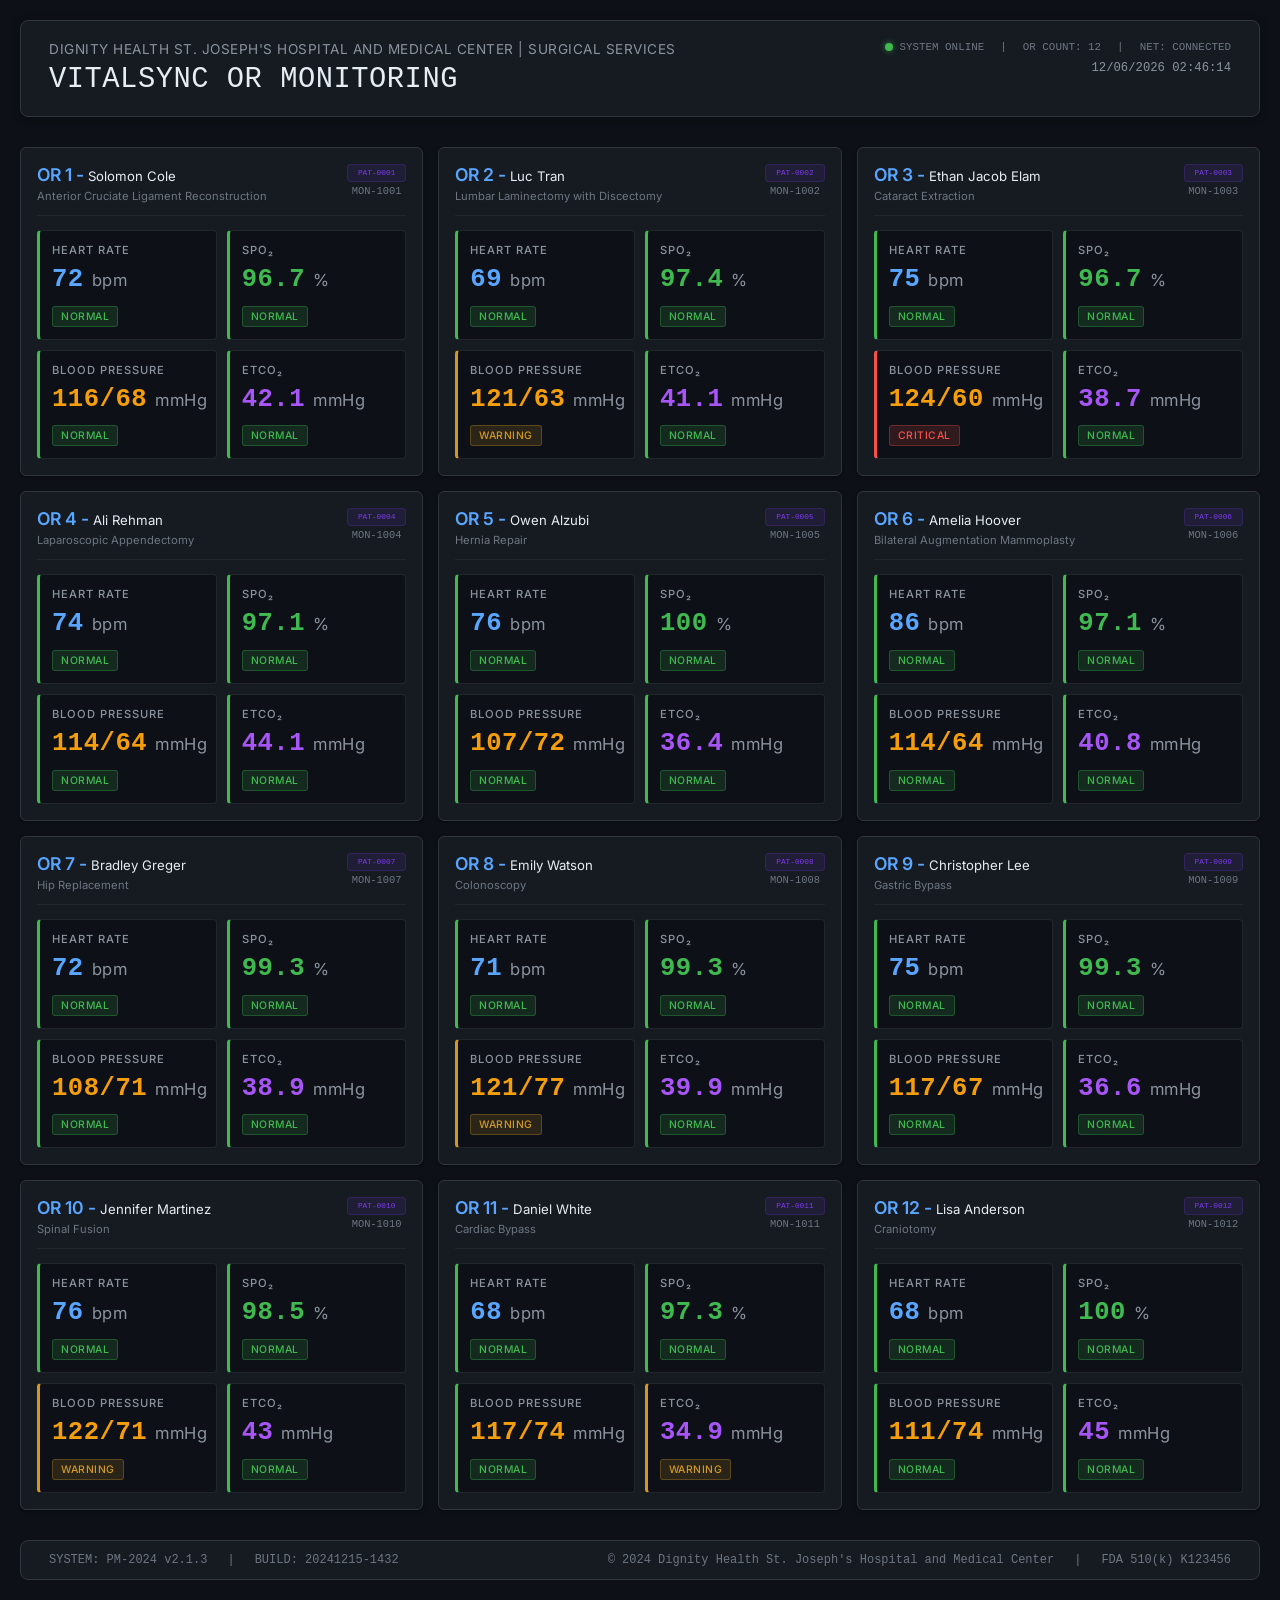
==== commit b06ba41c: "Update index.html" ====
--- a/index.html
+++ b/index.html
@@ -441,9 +441,17 @@
         }
 
         .patient-file-title {
-            font-size: 1.5em;
+            font-size: 1.8em;
             font-weight: 600;
             color: #e6edf3;
+            font-family: 'Inter', sans-serif;
+            margin-bottom: 4px;
+        }
+
+        .patient-file-subtitle {
+            font-size: 1.2em;
+            font-weight: 400;
+            color: #8b949e;
             font-family: 'Inter', sans-serif;
         }
 
@@ -1021,7 +1029,7 @@
 
         // Patient names for realism
         const patientNames = [
-            'Solomon Cole', 'Luc Tran', 'Etham Jacob Elam', 'Ali Rehman',
+            'Solomon Cole', 'Luc Tran', 'Ethan Jacob Elam', 'Ali Rehman',
             'Owen Alzubi', 'Amelia Hoover', 'Bradley Greger', 'Emily Watson',
             'Christopher Lee', 'Jennifer Martinez', 'Daniel White', 'Lisa Anderson'
         ];
@@ -2022,7 +2030,10 @@
             
             content.innerHTML = `
                 <div class="patient-file-header">
-                    <div class="patient-file-title">PATIENT FILE - ${patient.patientId}</div>
+                    <div>
+                        <div class="patient-file-title">${patient.patientName}</div>
+                        <div class="patient-file-subtitle">Patient File</div>
+                    </div>
                     <button class="close-file-button" id="close-file-button">×</button>
                 </div>
                 
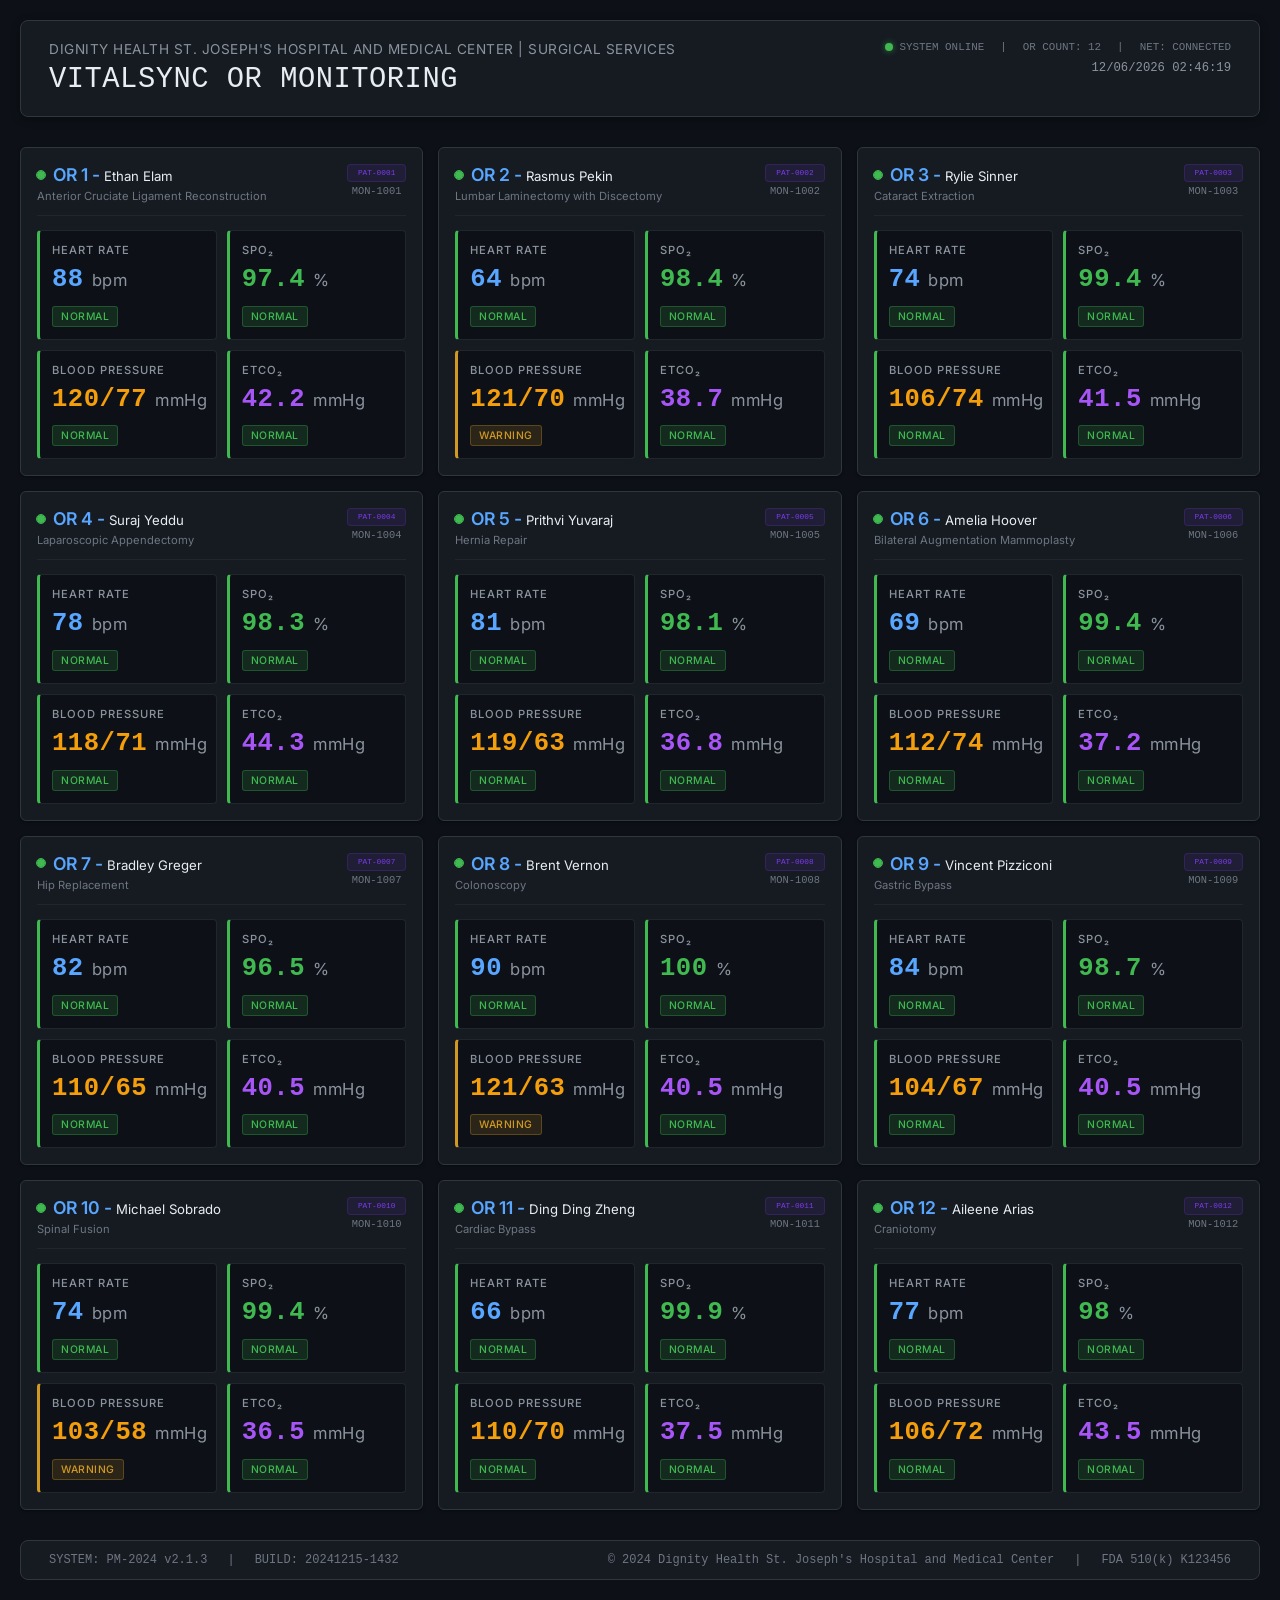
==== commit e36852ce: "Update index.html" ====
--- a/index.html
+++ b/index.html
@@ -366,6 +366,44 @@
             font-weight: 600;
             color: #58a6ff;
             font-family: 'Inter', sans-serif;
+            display: flex;
+            align-items: center;
+            gap: 8px;
+        }
+
+        .module-status-indicator {
+            width: 8px;
+            height: 8px;
+            border-radius: 50%;
+            background: #3fb950;
+            position: relative;
+            flex-shrink: 0;
+        }
+
+        .module-status-indicator::before {
+            content: '';
+            position: absolute;
+            top: 50%;
+            left: 50%;
+            transform: translate(-50%, -50%);
+            width: 8px;
+            height: 8px;
+            border-radius: 50%;
+            border: 1.5px solid #3fb950;
+            animation: dataPulseRing 2s infinite;
+        }
+
+        @keyframes dataPulseRing {
+            0% {
+                width: 8px;
+                height: 8px;
+                opacity: 1;
+            }
+            100% {
+                width: 16px;
+                height: 16px;
+                opacity: 0;
+            }
         }
 
         .patient-name-display {
@@ -561,6 +599,90 @@
             font-family: 'Inter', sans-serif;
         }
 
+        .vital-chart-modal {
+            display: none;
+            position: fixed;
+            top: 0;
+            left: 0;
+            width: 100%;
+            height: 100%;
+            background: rgba(0, 0, 0, 0.85);
+            z-index: 3000;
+            overflow-y: auto;
+        }
+
+        .vital-chart-modal.active {
+            display: flex;
+            align-items: center;
+            justify-content: center;
+            padding: 20px;
+        }
+
+        .vital-chart-content {
+            background: #0d1117;
+            border: 1px solid #30363d;
+            border-radius: 8px;
+            width: 90%;
+            max-width: 800px;
+            padding: 24px;
+            box-shadow: 0 8px 32px rgba(0, 0, 0, 0.6);
+        }
+
+        .vital-chart-header {
+            display: flex;
+            justify-content: space-between;
+            align-items: center;
+            margin-bottom: 20px;
+            padding-bottom: 16px;
+            border-bottom: 1px solid #21262d;
+        }
+
+        .vital-chart-title {
+            font-size: 1.3em;
+            font-weight: 600;
+            color: #e6edf3;
+            font-family: 'Inter', sans-serif;
+        }
+
+        .vital-chart-canvas {
+            width: 100%;
+            height: 300px;
+            background: #161b22;
+            border: 1px solid #21262d;
+            border-radius: 4px;
+            margin-top: 16px;
+        }
+
+        .clickable-vital {
+            cursor: pointer !important;
+            transition: opacity 0.2s ease, background-color 0.2s ease;
+        }
+        
+        .vital.clickable-vital {
+            cursor: pointer !important;
+        }
+        
+        .additional-vital.clickable-vital {
+            cursor: pointer !important;
+        }
+        
+        .clickable-vital * {
+            cursor: pointer !important;
+        }
+
+        .clickable-vital:hover {
+            opacity: 0.9;
+            background-color: rgba(88, 166, 255, 0.05);
+        }
+        
+        .vital.clickable-vital:hover {
+            background-color: rgba(88, 166, 255, 0.05);
+        }
+        
+        .additional-vital.clickable-vital:hover {
+            background-color: rgba(88, 166, 255, 0.05);
+        }
+
         .module-meta {
             display: flex;
             flex-direction: column;
@@ -589,6 +711,12 @@
             border-top: 1px solid #21262d;
             border-right: 1px solid #21262d;
             border-bottom: 1px solid #21262d;
+        }
+        
+        /* Show pointer cursor for all clickable vitals */
+        .vital.clickable-vital,
+        .vital.clickable-vital * {
+            cursor: pointer !important;
         }
 
         .vital.normal {
@@ -968,6 +1096,16 @@
     
     <div class="patient-file-modal" id="patient-file-modal">
         <div class="patient-file-content" id="patient-file-content"></div>
+    </div>
+    
+    <div class="vital-chart-modal" id="vital-chart-modal">
+        <div class="vital-chart-content">
+            <div class="vital-chart-header">
+                <div class="vital-chart-title" id="vital-chart-title">Vital Sign Trend</div>
+                <button class="close-file-button" id="close-chart-button">×</button>
+            </div>
+            <canvas class="vital-chart-canvas" id="vital-chart-canvas"></canvas>
+        </div>
     </div>
     
     <div class="footer">
@@ -1029,9 +1167,9 @@
 
         // Patient names for realism
         const patientNames = [
-            'Solomon Cole', 'Luc Tran', 'Ethan Jacob Elam', 'Ali Rehman',
-            'Owen Alzubi', 'Amelia Hoover', 'Bradley Greger', 'Emily Watson',
-            'Christopher Lee', 'Jennifer Martinez', 'Daniel White', 'Lisa Anderson'
+            'Ethan Elam', 'Rasmus Pekin', 'Rylie Sinner', 'Suraj Yeddu',
+            'Prithvi Yuvaraj', 'Amelia Hoover', 'Bradley Greger', 'Brent Vernon',
+            'Vincent Pizziconi', 'Michael Sobrado', 'Ding Ding Zheng', 'Aileene Arias'
         ];
 
         // Emergency contacts
@@ -1354,6 +1492,18 @@
                 ecgData: [],
                 respData: [],
                 expanded: false,
+                // Historical data for charts (store last 100 readings)
+                history: {
+                    hr: [],
+                    spo2: [],
+                    bpSystolic: [],
+                    bpDiastolic: [],
+                    etco2: [],
+                    temp: [],
+                    respRate: [],
+                    rrInterval: []
+                },
+                historyTimestamps: [],
                 // Medical history
                 medicalHistory: {
                     conditions: medicalConditions[i - 1] || [],
@@ -1377,7 +1527,7 @@
             patientData.push(stream);
         }
         
-        // Generate new value with realistic variance
+        // Generate new value with realistic variance (needed for historical data generation)
         function generateNewValue(currentValue, baseline, range, variance, isInteger = false) {
             // Add small random variation based on typical variance
             const variation = (Math.random() - 0.5) * 2 * variance;
@@ -1397,6 +1547,142 @@
             
             return isInteger ? Math.round(newValue) : Math.round(newValue * 10) / 10;
         }
+        
+        // Generate historical data for each patient from procedure start to now
+        function generateHistoricalData(patient, patientIndex) {
+            const now = Date.now();
+            const startTime = patient.startTime.getTime();
+            const duration = now - startTime;
+            
+            // Generate data points every 5 seconds (or every 2 seconds if procedure is short)
+            const interval = Math.max(2000, Math.min(5000, duration / 50)); // Aim for ~50 data points
+            const numPoints = Math.floor(duration / interval);
+            
+            if (numPoints <= 0) return; // No history if procedure just started
+            
+            // Initialize values at procedure start (slightly different from current to show progression)
+            let histHR = patient.baselines.hr + (Math.random() - 0.5) * 10;
+            let histSpO2 = patient.baselines.spo2 + (Math.random() - 0.5) * 1;
+            let histSystolic = patient.baselines.bpSystolic + (Math.random() - 0.5) * 10;
+            let histDiastolic = patient.baselines.bpDiastolic + (Math.random() - 0.5) * 8;
+            let histEtCO2 = patient.baselines.etco2 + (Math.random() - 0.5) * 3;
+            let histTemp = patient.baselines.temp + (Math.random() - 0.5) * 0.3;
+            let histRespRate = patient.baselines.respRate + (Math.random() - 0.5) * 2;
+            let histRRInterval = patient.baselines.rrInterval + (Math.random() - 0.5) * 50;
+            
+            // Generate historical data points
+            for (let i = 0; i < numPoints; i++) {
+                const timestamp = startTime + (i * interval);
+                
+                // Generate values with realistic variation, gradually trending toward current values
+                const progress = i / numPoints; // 0 to 1
+                
+                // HR
+                histHR = generateNewValue(
+                    histHR,
+                    patient.baselines.hr + (patient.currentValues.hr - patient.baselines.hr) * progress,
+                    vitalRanges.hr,
+                    vitalRanges.hr.variance,
+                    true
+                );
+                patient.history.hr.push(histHR);
+                
+                // SpO2
+                histSpO2 = generateNewValue(
+                    histSpO2,
+                    patient.baselines.spo2 + (patient.currentValues.spo2 - patient.baselines.spo2) * progress,
+                    vitalRanges.spo2,
+                    vitalRanges.spo2.variance,
+                    false
+                );
+                patient.history.spo2.push(histSpO2);
+                
+                // BP Systolic
+                histSystolic = generateNewValue(
+                    histSystolic,
+                    patient.baselines.bpSystolic + (patient.currentValues.bpSystolic - patient.baselines.bpSystolic) * progress,
+                    vitalRanges.bpSystolic,
+                    vitalRanges.bpSystolic.variance,
+                    true
+                );
+                patient.history.bpSystolic.push(histSystolic);
+                
+                // BP Diastolic
+                histDiastolic = generateNewValue(
+                    histDiastolic,
+                    patient.baselines.bpDiastolic + (patient.currentValues.bpDiastolic - patient.baselines.bpDiastolic) * progress,
+                    vitalRanges.bpDiastolic,
+                    vitalRanges.bpDiastolic.variance,
+                    true
+                );
+                // Ensure diastolic is less than systolic
+                if (histDiastolic >= histSystolic - 20) {
+                    histDiastolic = histSystolic - 20;
+                }
+                patient.history.bpDiastolic.push(histDiastolic);
+                
+                // EtCO2
+                histEtCO2 = generateNewValue(
+                    histEtCO2,
+                    patient.baselines.etco2 + (patient.currentValues.etco2 - patient.baselines.etco2) * progress,
+                    vitalRanges.etco2,
+                    vitalRanges.etco2.variance,
+                    false
+                );
+                patient.history.etco2.push(histEtCO2);
+                
+                // Temperature
+                histTemp = generateNewValue(
+                    histTemp,
+                    patient.baselines.temp + (patient.currentValues.temp - patient.baselines.temp) * progress,
+                    { min: 35.5, max: 38.5 },
+                    0.1,
+                    false
+                );
+                patient.history.temp.push(histTemp);
+                
+                // Respiratory Rate
+                histRespRate = generateNewValue(
+                    histRespRate,
+                    patient.baselines.respRate + (patient.currentValues.respRate - patient.baselines.respRate) * progress,
+                    { min: 10, max: 20 },
+                    1,
+                    false
+                );
+                patient.history.respRate.push(histRespRate);
+                
+                // RR Interval (inversely related to HR)
+                const targetRR = 60000 / histHR;
+                histRRInterval = generateNewValue(
+                    histRRInterval,
+                    targetRR,
+                    { min: 400, max: 1200 },
+                    20,
+                    true
+                );
+                patient.history.rrInterval.push(histRRInterval);
+                
+                // Store timestamp
+                patient.historyTimestamps.push(timestamp);
+            }
+            
+            // Keep only last 100 points if we generated too many
+            const maxHistory = 100;
+            if (patient.historyTimestamps.length > maxHistory) {
+                const removeCount = patient.historyTimestamps.length - maxHistory;
+                patient.historyTimestamps.splice(0, removeCount);
+                Object.keys(patient.history).forEach(key => {
+                    if (patient.history[key].length > maxHistory) {
+                        patient.history[key].splice(0, removeCount);
+                    }
+                });
+            }
+        }
+        
+        // Generate historical data for all patients
+        patientData.forEach((patient, index) => {
+            generateHistoricalData(patient, index);
+        });
 
         // Get status for a vital value
         function getVitalStatus(value, type) {
@@ -1445,7 +1731,10 @@
                     <button class="minimize-button" aria-label="Minimize">−</button>
                     <div class="module-header">
                         <div class="module-header-left">
-                            <div class="room-number">OR ${patient.roomNumber} - <span class="patient-name-display">${patient.patientName}</span></div>
+                            <div class="room-number">
+                                <span class="module-status-indicator"></span>
+                                <span>OR ${patient.roomNumber} - <span class="patient-name-display">${patient.patientName}</span></span>
+                            </div>
                             <div class="procedure-info">${patient.procedure}</div>
                         </div>
                         <div class="module-meta">
@@ -1454,22 +1743,22 @@
                         </div>
                     </div>
                     <div class="vitals-grid">
-                        <div class="vital hr">
+                        <div class="vital hr clickable-vital" data-vital="hr" data-patient="${index}">
                             <div class="vital-label">Heart Rate</div>
                             <div class="vital-value"><span class="vital-number"></span><span class="vital-unit">${vitalRanges.hr.unit}</span></div>
                             <div class="vital-status"></div>
                         </div>
-                        <div class="vital spo2">
+                        <div class="vital spo2 clickable-vital" data-vital="spo2" data-patient="${index}">
                             <div class="vital-label">SpO₂</div>
                             <div class="vital-value"><span class="vital-number"></span><span class="vital-unit">${vitalRanges.spo2.unit}</span></div>
                             <div class="vital-status"></div>
                         </div>
-                        <div class="vital bp">
+                        <div class="vital bp clickable-vital" data-vital="bp" data-patient="${index}">
                             <div class="vital-label">Blood Pressure</div>
                             <div class="vital-value"><span class="vital-number"></span><span class="vital-unit">mmHg</span></div>
                             <div class="vital-status"></div>
                         </div>
-                        <div class="vital etco2">
+                        <div class="vital etco2 clickable-vital" data-vital="etco2" data-patient="${index}">
                             <div class="vital-label">EtCO₂</div>
                             <div class="vital-value"><span class="vital-number"></span><span class="vital-unit">${vitalRanges.etco2.unit}</span></div>
                             <div class="vital-status"></div>
@@ -1507,27 +1796,27 @@
                         <div class="waveform-container">
                             <div class="waveform-header">
                                 <span class="waveform-label">ECG Lead II</span>
-                                <span class="waveform-value">HR: <span class="ecg-hr-value"></span> bpm | RR: <span class="ecg-rr-value"></span> ms</span>
+                                <span class="waveform-value">HR: <span class="ecg-hr-value clickable-vital" data-vital="hr" data-patient="${index}"></span> bpm | RR: <span class="ecg-rr-value clickable-vital" data-vital="rrInterval" data-patient="${index}"></span> ms</span>
                             </div>
                             <canvas class="waveform-canvas ecg-canvas"></canvas>
                         </div>
                         <div class="waveform-container">
                             <div class="waveform-header">
                                 <span class="waveform-label">Respiratory Rate</span>
-                                <span class="waveform-value">RR: <span class="resp-rate-value"></span> /min</span>
+                                <span class="waveform-value">RR: <span class="resp-rate-value clickable-vital" data-vital="respRate" data-patient="${index}"></span> /min</span>
                             </div>
                             <canvas class="waveform-canvas resp-canvas"></canvas>
                         </div>
                         <div class="additional-vitals">
-                            <div class="additional-vital">
+                            <div class="additional-vital clickable-vital" data-vital="temp" data-patient="${index}">
                                 <div class="additional-vital-label">Temperature</div>
                                 <div class="additional-vital-value temp-value">--</div>
                             </div>
-                            <div class="additional-vital">
+                            <div class="additional-vital clickable-vital" data-vital="respRate" data-patient="${index}">
                                 <div class="additional-vital-label">Respiratory Rate</div>
                                 <div class="additional-vital-value resp-value">--</div>
                             </div>
-                            <div class="additional-vital">
+                            <div class="additional-vital clickable-vital" data-vital="rrInterval" data-patient="${index}">
                                 <div class="additional-vital-label">RR Interval</div>
                                 <div class="additional-vital-value rr-value">--</div>
                         </div>
@@ -1601,6 +1890,56 @@
                     });
                 }
                 
+                // Add click handlers to clickable vital values (works in both minimized and expanded views)
+                // Use capture phase to ensure this runs before the expansion handler
+                module.addEventListener('click', (e) => {
+                    // Don't trigger on minimize button or patient ID clicks
+                    if (e.target.closest('.minimize-button') || e.target.closest('.patient-id')) {
+                        return;
+                    }
+                    
+                    const clickableVital = e.target.closest('.clickable-vital');
+                    if (clickableVital) {
+                        // Only allow chart opening if module is already expanded
+                        if (!patient.expanded) {
+                            return; // Don't do anything if module is not expanded
+                        }
+                        
+                        e.stopPropagation();
+                        e.preventDefault();
+                        const vitalType = clickableVital.getAttribute('data-vital');
+                        const patientIndex = parseInt(clickableVital.getAttribute('data-patient'));
+                        
+                        if (vitalType && patientIndex !== null && !isNaN(patientIndex)) {
+                            // Module is already expanded, show chart immediately
+                            showVitalChart(patientIndex, vitalType);
+                            return false; // Prevent any further event handling
+                        }
+                    }
+                }, true); // Use capture phase
+                
+                // Also attach direct click handlers to all clickable vitals for better reliability
+                // Only allow chart opening when module is expanded
+                const clickableVitals = module.querySelectorAll('.clickable-vital');
+                clickableVitals.forEach(vital => {
+                    vital.addEventListener('click', (e) => {
+                        // Only allow chart opening if module is already expanded
+                        if (!patient.expanded) {
+                            return; // Don't do anything if module is not expanded
+                        }
+                        
+                        e.stopPropagation();
+                        e.preventDefault();
+                        const vitalType = vital.getAttribute('data-vital');
+                        const patientIndex = parseInt(vital.getAttribute('data-patient'));
+                        
+                        if (vitalType && patientIndex !== null && !isNaN(patientIndex)) {
+                            // Module is already expanded, show chart immediately
+                            showVitalChart(patientIndex, vitalType);
+                        }
+                    });
+                });
+                
                 // Get minimize button reference
                 const minimizeButton = module.querySelector('.minimize-button');
                 
@@ -1633,18 +1972,25 @@
                 
                 // Add click handler for expand/collapse
                 module.addEventListener('click', (e) => {
-                    // Don't do anything if clicking on minimize button or expanded content
-                    if (e.target === minimizeButton || e.target.closest('.minimize-button') || e.target.closest('.expanded-content')) {
+                    // Don't do anything if clicking on minimize button, expanded content, or clickable vitals
+                    if (e.target === minimizeButton || e.target.closest('.minimize-button') || e.target.closest('.expanded-content') || e.target.closest('.clickable-vital')) {
                         return;
                     }
                     
                     // If module is already expanded, don't do anything (only minimize button or backdrop can close it)
+                    // But allow clicks on clickable vitals to work
                     if (patient.expanded) {
+                        // Check if this is a clickable vital click (should have been handled by capture phase handler)
+                        if (e.target.closest('.clickable-vital')) {
+                            return;
+                        }
                         return;
                     }
                     
-                    // Only expand when clicking on header or vitals grid (and module is not expanded)
-                    if (e.target.closest('.module-header') || e.target.closest('.vitals-grid')) {
+                    // Only expand when clicking on header or vitals grid (but not on clickable vitals themselves)
+                    const clickedVitalsGrid = e.target.closest('.vitals-grid');
+                    const clickedHeader = e.target.closest('.module-header');
+                    if ((clickedHeader || clickedVitalsGrid) && !e.target.closest('.clickable-vital')) {
                         const overlayBackdrop = document.getElementById('overlay-backdrop');
                         // Close all other expanded modules (instant, no animation)
                         patientData.forEach((p, idx) => {
@@ -1842,6 +2188,11 @@
                 if (elements.respValue) elements.respValue.textContent = Math.round(patient.currentValues.respRate) + ' /min';
                 if (elements.rrValue) elements.rrValue.textContent = Math.round(patient.currentValues.rrInterval) + ' ms';
             }
+            
+            // Store history for additional vitals
+            storeHistory(patientIndex, 'temp', patient.currentValues.temp);
+            storeHistory(patientIndex, 'respRate', patient.currentValues.respRate);
+            storeHistory(patientIndex, 'rrInterval', patient.currentValues.rrInterval);
         }
         
         // Update waveforms continuously for expanded modules
@@ -1886,6 +2237,36 @@
             });
         }
 
+        // Store historical data for charts
+        function storeHistory(patientIndex, vitalType, value) {
+            const patient = patientData[patientIndex];
+            const now = Date.now();
+            
+            // Handle BP separately (store both systolic and diastolic)
+            if (vitalType === 'bp') {
+                patient.history.bpSystolic.push(patient.currentValues.bpSystolic);
+                patient.history.bpDiastolic.push(patient.currentValues.bpDiastolic);
+            } else {
+                const historyKey = vitalType === 'rrInterval' ? 'rrInterval' : vitalType;
+                if (patient.history[historyKey] !== undefined) {
+                    patient.history[historyKey].push(value);
+                }
+            }
+            
+            patient.historyTimestamps.push(now);
+            
+            // Keep only last 100 data points
+            const maxHistory = 100;
+            if (patient.historyTimestamps.length > maxHistory) {
+                patient.historyTimestamps.shift();
+                Object.keys(patient.history).forEach(key => {
+                    if (patient.history[key].length > maxHistory) {
+                        patient.history[key].shift();
+                    }
+                });
+            }
+        }
+
         // Update individual vital sign
         function updateVital(patientIndex, vitalType) {
             const patient = patientData[patientIndex];
@@ -1923,6 +2304,7 @@
                 elements.hr.status.textContent = hrStatus.toUpperCase();
                 elements.hr.status.className = `vital-status status-${hrStatus}`;
                 elements.hr.element.className = `vital hr ${hrStatus}`;
+                storeHistory(patientIndex, 'hr', patient.currentValues.hr);
             } else if (vitalType === 'spo2') {
                 patient.currentValues.spo2 = generateNewValue(
                     patient.currentValues.spo2,
@@ -1936,6 +2318,7 @@
                 elements.spo2.status.textContent = spo2Status.toUpperCase();
                 elements.spo2.status.className = `vital-status status-${spo2Status}`;
                 elements.spo2.element.className = `vital spo2 ${spo2Status}`;
+                storeHistory(patientIndex, 'spo2', patient.currentValues.spo2);
             } else if (vitalType === 'bp') {
                 patient.currentValues.bpSystolic = generateNewValue(
                     patient.currentValues.bpSystolic,
@@ -1960,6 +2343,7 @@
                 elements.bp.status.textContent = bpStatus.toUpperCase();
                 elements.bp.status.className = `vital-status status-${bpStatus}`;
                 elements.bp.element.className = `vital bp ${bpStatus}`;
+                storeHistory(patientIndex, 'bp', null);
             } else if (vitalType === 'etco2') {
                 patient.currentValues.etco2 = generateNewValue(
                     patient.currentValues.etco2,
@@ -1973,6 +2357,7 @@
                 elements.etco2.status.textContent = etco2Status.toUpperCase();
                 elements.etco2.status.className = `vital-status status-${etco2Status}`;
                 elements.etco2.element.className = `vital etco2 ${etco2Status}`;
+                storeHistory(patientIndex, 'etco2', patient.currentValues.etco2);
             }
         }
 
@@ -1994,8 +2379,327 @@
             const timeStr = timestamp.toLocaleTimeString('en-US', { hour12: false, hour: '2-digit', minute: '2-digit', second: '2-digit' });
             const dateStr = timestamp.toLocaleDateString('en-US', { month: '2-digit', day: '2-digit', year: 'numeric' });
             document.getElementById('timestamp').textContent = `${dateStr} ${timeStr}`;
-        }
-
+            
+            // Update chart if it's open
+            updateChartIfOpen();
+        }
+
+        // Show vital chart modal
+        function showVitalChart(patientIndex, vitalType) {
+            const patient = patientData[patientIndex];
+            const modal = document.getElementById('vital-chart-modal');
+            const canvas = document.getElementById('vital-chart-canvas');
+            const title = document.getElementById('vital-chart-title');
+            
+            // Get vital name
+            const vitalNames = {
+                hr: 'Heart Rate',
+                spo2: 'SpO₂',
+                bp: 'Blood Pressure',
+                etco2: 'EtCO₂',
+                temp: 'Temperature',
+                respRate: 'Respiratory Rate',
+                rrInterval: 'RR Interval'
+            };
+            
+            title.textContent = `${patient.patientName} - ${vitalNames[vitalType]} Trend`;
+            
+            // Store state for redraw (use the passed patientIndex directly)
+            currentChartState = { patient, patientIndex, vitalType };
+            
+            // Show modal first so canvas has dimensions
+            modal.classList.add('active');
+            
+            // Wait a frame for layout, then draw chart
+            requestAnimationFrame(() => {
+                setTimeout(() => {
+                    drawVitalChart(canvas, patient, vitalType);
+                }, 50);
+            });
+        }
+        
+        // Draw vital chart on canvas
+        function drawVitalChart(canvas, patient, vitalType) {
+            if (!canvas) {
+                console.error('Canvas element not found');
+                return;
+            }
+            
+            const ctx = canvas.getContext('2d');
+            if (!ctx) {
+                console.error('Could not get canvas context');
+                return;
+            }
+            
+            // Get actual canvas container width
+            // Try to get width from parent, or use a default
+            let containerWidth = 800;
+            if (canvas.parentElement && canvas.parentElement.offsetWidth > 0) {
+                containerWidth = canvas.parentElement.offsetWidth - 48; // Account for padding
+            } else if (canvas.offsetWidth > 0) {
+                containerWidth = canvas.offsetWidth;
+            }
+            
+            const width = canvas.width = Math.max(containerWidth, 400);
+            const height = canvas.height = 300;
+            
+            // Clear canvas with background color
+            ctx.fillStyle = '#161b22';
+            ctx.fillRect(0, 0, width, height);
+            
+            // Get vital name and unit
+            const vitalNames = {
+                hr: 'Heart Rate',
+                spo2: 'SpO₂',
+                bp: 'Blood Pressure',
+                etco2: 'EtCO₂',
+                temp: 'Temperature',
+                respRate: 'Respiratory Rate',
+                rrInterval: 'RR Interval'
+            };
+            
+            const units = {
+                hr: 'bpm',
+                spo2: '%',
+                bp: 'mmHg',
+                etco2: 'mmHg',
+                temp: '°C',
+                respRate: '/min',
+                rrInterval: 'ms'
+            };
+            
+            // Get data
+            let data = [];
+            let timestamps = [];
+            
+            if (vitalType === 'bp') {
+                // For BP, we'll show both systolic and diastolic
+                data = {
+                    systolic: patient.history.bpSystolic,
+                    diastolic: patient.history.bpDiastolic
+                };
+                timestamps = patient.historyTimestamps;
+            } else {
+                const historyKey = vitalType === 'rrInterval' ? 'rrInterval' : vitalType;
+                data = patient.history[historyKey] || [];
+                timestamps = patient.historyTimestamps;
+            }
+            
+            // Check if we have data
+            const hasData = vitalType === 'bp' 
+                ? (data.systolic && data.systolic.length > 0)
+                : (data && Array.isArray(data) && data.length > 0);
+            
+            if (!hasData) {
+                ctx.fillStyle = '#6e7681';
+                ctx.font = '14px Inter, sans-serif';
+                ctx.textAlign = 'center';
+                ctx.fillText('Collecting data...', width / 2, height / 2);
+                return;
+            }
+            
+            // Padding - increased to prevent label overlap
+            const padding = { top: 20, right: 30, bottom: 50, left: 70 };
+            const chartWidth = width - padding.left - padding.right;
+            const chartHeight = height - padding.top - padding.bottom;
+            
+            // Calculate min/max for scaling
+            let min, max;
+            if (vitalType === 'bp') {
+                const allValues = [...data.systolic, ...data.diastolic];
+                if (allValues.length === 0) {
+                    ctx.fillStyle = '#6e7681';
+                    ctx.font = '14px Inter, sans-serif';
+                    ctx.textAlign = 'center';
+                    ctx.fillText('Collecting data...', width / 2, height / 2);
+                    return;
+                }
+                min = Math.min(...allValues) - 10;
+                max = Math.max(...allValues) + 10;
+            } else {
+                if (data.length === 0) {
+                    ctx.fillStyle = '#6e7681';
+                    ctx.font = '14px Inter, sans-serif';
+                    ctx.textAlign = 'center';
+                    ctx.fillText('Collecting data...', width / 2, height / 2);
+                    return;
+                }
+                min = Math.min(...data) * 0.95;
+                max = Math.max(...data) * 1.05;
+                // Ensure range is not zero
+                if (min === max) {
+                    min = min - Math.abs(min * 0.1);
+                    max = max + Math.abs(max * 0.1);
+                }
+            }
+            
+            const range = max - min;
+            if (range === 0) {
+                ctx.fillStyle = '#6e7681';
+                ctx.font = '14px Inter, sans-serif';
+                ctx.textAlign = 'center';
+                ctx.fillText('Insufficient data variation', width / 2, height / 2);
+                return;
+            }
+            
+            // Draw grid
+            ctx.strokeStyle = '#21262d';
+            ctx.lineWidth = 1;
+            for (let i = 0; i <= 5; i++) {
+                const y = padding.top + (chartHeight / 5) * i;
+                ctx.beginPath();
+                ctx.moveTo(padding.left, y);
+                ctx.lineTo(width - padding.right, y);
+                ctx.stroke();
+            }
+            
+            // Draw axes
+            ctx.strokeStyle = '#30363d';
+            ctx.lineWidth = 2;
+            ctx.beginPath();
+            ctx.moveTo(padding.left, padding.top);
+            ctx.lineTo(padding.left, height - padding.bottom);
+            ctx.lineTo(width - padding.right, height - padding.bottom);
+            ctx.stroke();
+            
+            // Draw Y-axis value labels
+            ctx.fillStyle = '#6e7681';
+            ctx.font = '11px Inter, sans-serif';
+            ctx.textAlign = 'right';
+            for (let i = 0; i <= 5; i++) {
+                const value = max - (range / 5) * i;
+                const y = padding.top + (chartHeight / 5) * i;
+                ctx.fillText(value.toFixed(1), padding.left - 15, y + 4);
+            }
+            
+            // Y-axis label (rotated text on the left)
+            ctx.save();
+            ctx.translate(25, height / 2);
+            ctx.rotate(-Math.PI / 2);
+            ctx.textAlign = 'center';
+            ctx.fillText(`${vitalNames[vitalType]} (${units[vitalType]})`, 0, 0);
+            ctx.restore();
+            
+            // Draw data
+            if (vitalType === 'bp') {
+                // Draw systolic
+                ctx.strokeStyle = '#f85149';
+                ctx.lineWidth = 2;
+                ctx.beginPath();
+                for (let i = 0; i < data.systolic.length; i++) {
+                    const x = padding.left + (chartWidth / (data.systolic.length - 1)) * i;
+                    const y = padding.top + chartHeight - ((data.systolic[i] - min) / range) * chartHeight;
+                    if (i === 0) ctx.moveTo(x, y);
+                    else ctx.lineTo(x, y);
+                }
+                ctx.stroke();
+                
+                // Draw diastolic
+                ctx.strokeStyle = '#58a6ff';
+                ctx.beginPath();
+                for (let i = 0; i < data.diastolic.length; i++) {
+                    const x = padding.left + (chartWidth / (data.diastolic.length - 1)) * i;
+                    const y = padding.top + chartHeight - ((data.diastolic[i] - min) / range) * chartHeight;
+                    if (i === 0) ctx.moveTo(x, y);
+                    else ctx.lineTo(x, y);
+                }
+                ctx.stroke();
+            } else {
+                ctx.strokeStyle = '#58a6ff';
+                ctx.lineWidth = 2;
+                ctx.beginPath();
+                for (let i = 0; i < data.length; i++) {
+                    const x = padding.left + (chartWidth / (data.length - 1)) * i;
+                    const y = padding.top + chartHeight - ((data[i] - min) / range) * chartHeight;
+                    if (i === 0) ctx.moveTo(x, y);
+                    else ctx.lineTo(x, y);
+                }
+                ctx.stroke();
+            }
+            
+            // Draw time labels (X-axis) - aligned with case start time
+            ctx.fillStyle = '#6e7681';
+            ctx.font = '10px Inter, sans-serif';
+            ctx.textAlign = 'center';
+            
+            // Use patient's case start time and current time
+            const caseStartTime = patient.startTime;
+            const currentTime = new Date();
+            
+            // Format start time
+            const startTimeStr = caseStartTime.toLocaleTimeString('en-US', { hour12: false, hour: '2-digit', minute: '2-digit' });
+            const currentTimeStr = currentTime.toLocaleTimeString('en-US', { hour12: false, hour: '2-digit', minute: '2-digit' });
+            
+            // Draw start time at left edge
+            ctx.fillText(startTimeStr, padding.left, height - 15);
+            
+            // Draw current time at right edge
+            ctx.fillText(currentTimeStr, width - padding.right, height - 15);
+            
+            // Optionally draw a middle time label if there's enough space
+            if (chartWidth > 400) {
+                const midTime = new Date(caseStartTime.getTime() + (currentTime.getTime() - caseStartTime.getTime()) / 2);
+                const midTimeStr = midTime.toLocaleTimeString('en-US', { hour12: false, hour: '2-digit', minute: '2-digit' });
+                ctx.fillText(midTimeStr, padding.left + chartWidth / 2, height - 15);
+            }
+        }
+        
+        // Store current chart state for redraw on resize and updates
+        let currentChartState = null;
+        
+        // Function to update chart if it's currently open
+        function updateChartIfOpen() {
+            try {
+                if (currentChartState && currentChartState.patientIndex !== undefined && currentChartState.patientIndex !== null) {
+                    const chartModal = document.getElementById('vital-chart-modal');
+                    if (chartModal && chartModal.classList.contains('active')) {
+                        const canvas = document.getElementById('vital-chart-canvas');
+                        // Get fresh patient data using stored index
+                        if (currentChartState.patientIndex >= 0 && patientData && patientData[currentChartState.patientIndex]) {
+                            const currentPatient = patientData[currentChartState.patientIndex];
+                            if (currentPatient && canvas) {
+                                drawVitalChart(canvas, currentPatient, currentChartState.vitalType);
+                            }
+                        }
+                    }
+                }
+            } catch (e) {
+                // Silently fail - don't break the dashboard if chart update fails
+                console.error('Error updating chart:', e);
+            }
+        }
+        
+        // Close chart modal
+        const closeChartButton = document.getElementById('close-chart-button');
+        const chartModal = document.getElementById('vital-chart-modal');
+        if (closeChartButton) {
+            closeChartButton.addEventListener('click', () => {
+                chartModal.classList.remove('active');
+                currentChartState = null;
+            });
+        }
+        if (chartModal) {
+            chartModal.addEventListener('click', (e) => {
+                if (e.target === chartModal) {
+                    chartModal.classList.remove('active');
+                    currentChartState = null;
+                }
+            });
+        }
+        
+        // Redraw chart on window resize
+        window.addEventListener('resize', () => {
+            if (currentChartState && chartModal && chartModal.classList.contains('active')) {
+                const canvas = document.getElementById('vital-chart-canvas');
+                if (currentChartState.patientIndex !== undefined && currentChartState.patientIndex !== -1) {
+                    const currentPatient = patientData[currentChartState.patientIndex];
+                    requestAnimationFrame(() => {
+                        drawVitalChart(canvas, currentPatient, currentChartState.vitalType);
+                    });
+                }
+            }
+        });
+        
         // Close on backdrop click (single handler for all modules - instant, no animation)
         const overlayBackdrop = document.getElementById('overlay-backdrop');
         overlayBackdrop.addEventListener('click', () => {
@@ -2213,3 +2917,5 @@
     </script>
 </body>
 </html>
+
+
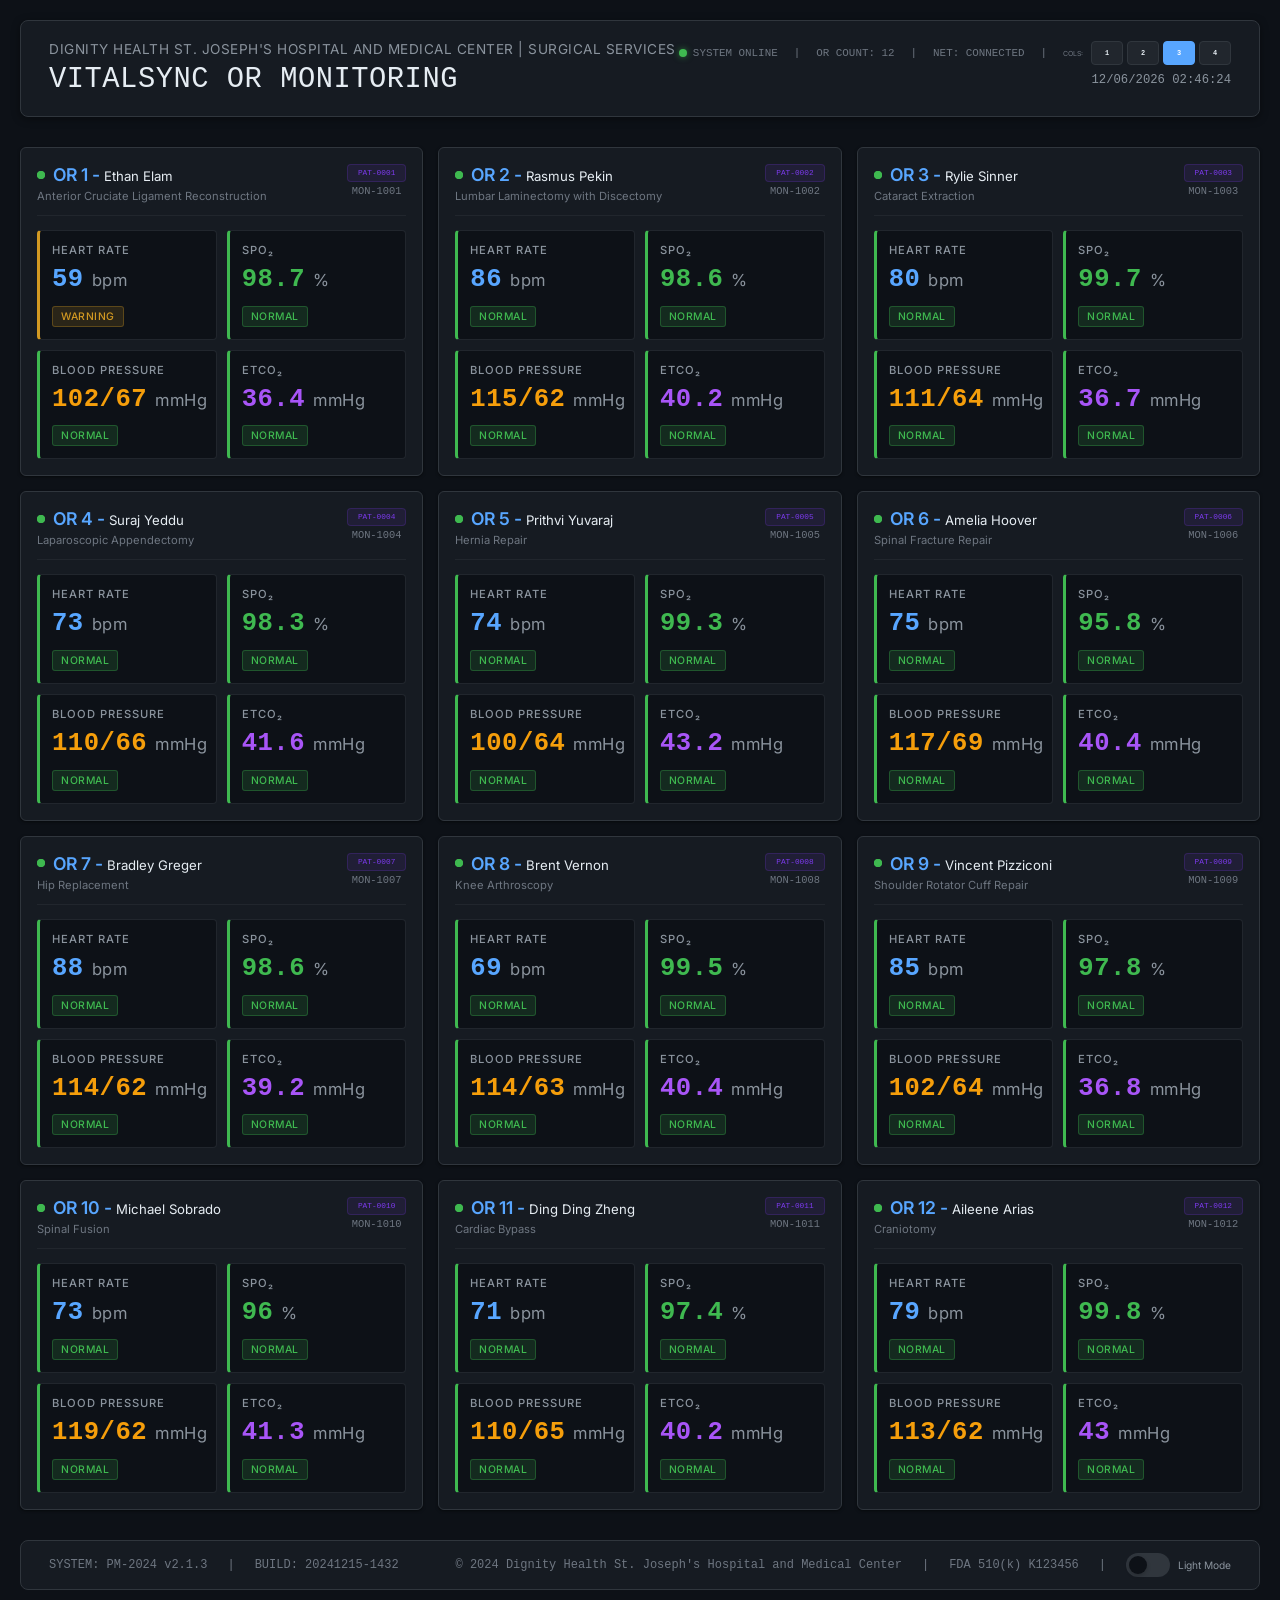
==== commit 4a57932a: "Update index.html" ====
--- a/index.html
+++ b/index.html
@@ -8,6 +8,44 @@
     <link rel="preconnect" href="https://fonts.gstatic.com" crossorigin>
     <link href="https://fonts.googleapis.com/css2?family=Inter:wght@300;400;500;600;700&display=swap" rel="stylesheet">
     <style>
+        :root {
+            /* Dark mode colors (default) */
+            --bg-primary: #0d1117;
+            --bg-secondary: #161b22;
+            --bg-tertiary: #21262d;
+            --bg-card: #0d1117;
+            --border-color: #30363d;
+            --border-light: #21262d;
+            --text-primary: #e6edf3;
+            --text-secondary: #8b949e;
+            --text-muted: #6e7681;
+            --status-normal: #3fb950;
+            --status-warning: #d29922;
+            --status-critical: #f85149;
+            --accent-blue: #58a6ff;
+            --accent-green: #3fb950;
+            --waveform-bg: #161b22;
+        }
+
+        body.light-mode {
+            /* Light mode colors */
+            --bg-primary: #ffffff;
+            --bg-secondary: #f6f8fa;
+            --bg-tertiary: #e1e4e8;
+            --bg-card: #ffffff;
+            --border-color: #d1d5da;
+            --border-light: #e1e4e8;
+            --text-primary: #24292f;
+            --text-secondary: #57606a;
+            --text-muted: #8b949e;
+            --status-normal: #1a7f37;
+            --status-warning: #9a6700;
+            --status-critical: #cf222e;
+            --accent-blue: #0969da;
+            --accent-green: #1a7f37;
+            --waveform-bg: #f6f8fa;
+        }
+
         * {
             margin: 0;
             padding: 0;
@@ -16,10 +54,11 @@
 
         body {
             font-family: 'Inter', -apple-system, BlinkMacSystemFont, 'Segoe UI', sans-serif;
-            background: #0d1117;
-            color: #e6edf3;
+            background: var(--bg-primary);
+            color: var(--text-primary);
             padding: 20px;
             overflow-x: auto;
+            transition: background-color 0.3s ease, color 0.3s ease;
         }
 
         .header {
@@ -28,10 +67,11 @@
             align-items: flex-start;
             margin-bottom: 30px;
             padding: 20px 28px;
-            background: #161b22;
-            border: 1px solid #30363d;
+            background: var(--bg-secondary);
+            border: 1px solid var(--border-color);
             border-radius: 8px;
             box-shadow: 0 2px 8px rgba(0, 0, 0, 0.4);
+            transition: background-color 0.3s ease, border-color 0.3s ease;
         }
 
         .header-left {
@@ -52,7 +92,7 @@
             font-size: 1.8em;
             font-weight: 400;
             margin: 0;
-            color: #e6edf3;
+            color: var(--text-primary);
             letter-spacing: 0.5px;
             font-family: 'Courier New', Courier, 'Lucida Console', Monaco, 'Consolas', monospace;
             font-variant-numeric: tabular-nums;
@@ -64,7 +104,7 @@
             align-items: flex-end;
             gap: 8px;
             font-size: 0.85em;
-            color: #8b949e;
+            color: var(--text-secondary);
             font-weight: 400;
             font-family: 'Inter', sans-serif;
         }
@@ -74,8 +114,62 @@
             gap: 16px;
             align-items: center;
             font-size: 0.8em;
-            color: #6e7681;
+            color: var(--text-muted);
             font-family: 'Courier New', 'Consolas', monospace;
+        }
+
+        .column-control {
+            display: flex;
+            align-items: center;
+            gap: 8px;
+            font-size: 0.75em;
+            color: var(--text-secondary);
+            font-family: 'Inter', sans-serif;
+        }
+
+        .column-control-label {
+            font-size: 0.85em;
+            color: var(--text-muted);
+        }
+
+        .column-control-buttons {
+            display: flex;
+            gap: 4px;
+            align-items: center;
+        }
+
+        .column-control-btn {
+            background: var(--bg-tertiary);
+            border: 1px solid var(--border-color);
+            border-radius: 4px;
+            color: var(--text-primary);
+            font-size: 0.85em;
+            font-weight: 600;
+            width: 32px;
+            height: 24px;
+            cursor: pointer;
+            display: flex;
+            align-items: center;
+            justify-content: center;
+            font-family: 'Courier New', 'Consolas', monospace;
+            transition: background-color 0.2s ease, border-color 0.2s ease, color 0.2s ease;
+            user-select: none;
+        }
+
+        .column-control-btn:hover {
+            background: var(--border-color);
+            border-color: var(--accent-blue);
+            color: var(--accent-blue);
+        }
+
+        .column-control-btn:active {
+            transform: scale(0.95);
+        }
+
+        .column-control-btn.active {
+            background: var(--accent-blue);
+            border-color: var(--accent-blue);
+            color: white;
         }
 
         .system-status {
@@ -94,22 +188,23 @@
 
         .timestamp {
             font-size: 0.9em;
-            color: #8b949e;
+            color: var(--text-secondary);
             font-family: 'Courier New', 'Consolas', monospace;
         }
 
         .footer {
             margin-top: 30px;
             padding: 12px 28px;
-            background: #161b22;
-            border: 1px solid #30363d;
+            background: var(--bg-secondary);
+            border: 1px solid var(--border-color);
             border-radius: 8px;
             display: flex;
             justify-content: space-between;
             align-items: center;
             font-size: 0.75em;
-            color: #6e7681;
+            color: var(--text-muted);
             font-family: 'Courier New', 'Consolas', monospace;
+            transition: background-color 0.3s ease, border-color 0.3s ease, color 0.3s ease;
         }
 
         .footer-left {
@@ -120,6 +215,55 @@
         .footer-right {
             display: flex;
             gap: 20px;
+            align-items: center;
+        }
+
+        .theme-toggle {
+            display: flex;
+            align-items: center;
+            gap: 8px;
+            cursor: pointer;
+            user-select: none;
+        }
+
+        .theme-toggle input[type="checkbox"] {
+            display: none;
+        }
+
+        .theme-toggle-slider {
+            position: relative;
+            width: 44px;
+            height: 24px;
+            background: var(--border-color);
+            border-radius: 12px;
+            transition: background-color 0.3s ease;
+        }
+
+        .theme-toggle-slider::before {
+            content: '';
+            position: absolute;
+            width: 18px;
+            height: 18px;
+            border-radius: 50%;
+            background: var(--bg-primary);
+            top: 3px;
+            left: 3px;
+            transition: transform 0.3s ease;
+            box-shadow: 0 2px 4px rgba(0, 0, 0, 0.2);
+        }
+
+        .theme-toggle input[type="checkbox"]:checked + .theme-toggle-slider {
+            background: var(--accent-blue);
+        }
+
+        .theme-toggle input[type="checkbox"]:checked + .theme-toggle-slider::before {
+            transform: translateX(20px);
+        }
+
+        .theme-toggle-label {
+            font-size: 0.85em;
+            color: var(--text-secondary);
+            font-family: 'Inter', sans-serif;
         }
 
         .dashboard {
@@ -131,18 +275,19 @@
         }
 
         .patient-module {
-            background: #161b22;
+            background: var(--bg-secondary);
             border-radius: 6px;
             padding: 16px;
             box-shadow: 0 1px 3px rgba(0, 0, 0, 0.5);
-            border: 1px solid #30363d;
+            border: 1px solid var(--border-color);
             overflow: hidden;
             cursor: pointer;
             position: relative;
+            transition: background-color 0.3s ease, border-color 0.3s ease;
         }
 
         .patient-module:hover {
-            border-color: #58a6ff;
+            border-color: var(--accent-blue);
             box-shadow: 0 2px 8px rgba(88, 166, 255, 0.15);
         }
 
@@ -153,7 +298,7 @@
         .patient-module.expanded {
             position: fixed !important;
             z-index: 1000;
-            border-color: #58a6ff;
+            border-color: var(--accent-blue);
             box-shadow: 0 8px 32px rgba(0, 0, 0, 0.6), 0 4px 16px rgba(88, 166, 255, 0.3);
             overflow-y: auto;
             overflow-x: hidden;
@@ -185,10 +330,10 @@
             right: 12px;
             width: 28px;
             height: 28px;
-            background: #21262d;
-            border: 1px solid #30363d;
+            background: var(--bg-tertiary);
+            border: 1px solid var(--border-color);
             border-radius: 4px;
-            color: #e6edf3;
+            color: var(--text-primary);
             font-size: 18px;
             font-weight: 600;
             cursor: pointer;
@@ -198,6 +343,7 @@
             font-family: 'Inter', sans-serif;
             line-height: 1;
             padding: 0;
+            transition: background-color 0.3s ease, border-color 0.3s ease, color 0.3s ease;
         }
 
         .patient-module.expanded .minimize-button {
@@ -205,12 +351,55 @@
         }
 
         .minimize-button:hover {
-            background: #30363d;
-            border-color: #58a6ff;
-            color: #58a6ff;
+            background: var(--border-color);
+            border-color: var(--accent-blue);
+            color: var(--accent-blue);
         }
 
         .expanded-content {
+            display: none;
+        }
+
+        /* Show expanded-content (for waveforms) in minimized view for single and two column layouts */
+        .dashboard.single-column .patient-module:not(.expanded) .expanded-content,
+        .dashboard.two-column .patient-module:not(.expanded) .expanded-content {
+            display: block;
+            margin-top: 15px;
+        }
+
+        /* Show waveforms in minimized view for single and two column layouts */
+        .dashboard.single-column .patient-module:not(.expanded) .expanded-content .waveform-container,
+        .dashboard.two-column .patient-module:not(.expanded) .expanded-content .waveform-container {
+            display: block;
+            margin-bottom: 12px;
+        }
+
+        .dashboard.single-column .patient-module:not(.expanded) .expanded-content .waveform-container .waveform-canvas,
+        .dashboard.two-column .patient-module:not(.expanded) .expanded-content .waveform-container .waveform-canvas {
+            height: 60px;
+        }
+
+        .dashboard.single-column .patient-module:not(.expanded) .expanded-content .waveform-container .waveform-header,
+        .dashboard.two-column .patient-module:not(.expanded) .expanded-content .waveform-container .waveform-header {
+            font-size: 0.75em;
+            margin-bottom: 6px;
+        }
+
+        .dashboard.single-column .patient-module:not(.expanded) .expanded-content .waveform-container .waveform-label,
+        .dashboard.two-column .patient-module:not(.expanded) .expanded-content .waveform-container .waveform-label {
+            font-size: 0.7em;
+        }
+
+        .dashboard.single-column .patient-module:not(.expanded) .expanded-content .waveform-container .waveform-value,
+        .dashboard.two-column .patient-module:not(.expanded) .expanded-content .waveform-container .waveform-value {
+            font-size: 0.7em;
+        }
+
+        /* Hide other expanded content sections in minimized view */
+        .dashboard.single-column .patient-module:not(.expanded) .expanded-content .patient-info-section,
+        .dashboard.single-column .patient-module:not(.expanded) .expanded-content .additional-vitals,
+        .dashboard.two-column .patient-module:not(.expanded) .expanded-content .patient-info-section,
+        .dashboard.two-column .patient-module:not(.expanded) .expanded-content .additional-vitals {
             display: none;
         }
 
@@ -245,6 +434,7 @@
             margin-bottom: 20px;
         }
 
+
         .waveform-header {
             display: flex;
             justify-content: space-between;
@@ -263,7 +453,7 @@
 
         .waveform-value {
             font-size: 0.9em;
-            color: #e6edf3;
+            color: var(--text-primary);
             font-family: 'Courier New', 'Consolas', monospace;
             font-weight: 600;
         }
@@ -271,18 +461,20 @@
         .waveform-canvas {
             width: 100%;
             height: 80px;
-            background: #0d1117;
-            border: 1px solid #21262d;
+            background: var(--waveform-bg);
+            border: 1px solid var(--border-light);
             border-radius: 4px;
             display: block;
+            transition: background-color 0.3s ease, border-color 0.3s ease;
         }
 
         .patient-info-section {
-            background: #0d1117;
+            background: var(--bg-card);
             padding: 12px;
             border-radius: 4px;
-            border: 1px solid #21262d;
+            border: 1px solid var(--border-light);
             margin-bottom: 20px;
+            transition: background-color 0.3s ease, border-color 0.3s ease;
         }
 
         .patient-info-grid {
@@ -299,7 +491,7 @@
         }
 
         .info-label {
-            color: #6e7681;
+            color: var(--text-muted);
             font-size: 0.85em;
             text-transform: uppercase;
             letter-spacing: 0.5px;
@@ -307,7 +499,7 @@
         }
 
         .info-value {
-            color: #e6edf3;
+            color: var(--text-primary);
             font-family: 'Courier New', 'Consolas', monospace;
             font-weight: 500;
         }
@@ -320,15 +512,16 @@
         }
 
         .additional-vital {
-            background: #0d1117;
+            background: var(--bg-card);
             padding: 10px;
             border-radius: 4px;
-            border: 1px solid #21262d;
+            border: 1px solid var(--border-light);
+            transition: background-color 0.3s ease, border-color 0.3s ease;
         }
 
         .additional-vital-label {
             font-size: 0.65em;
-            color: #8b949e;
+            color: var(--text-secondary);
             text-transform: uppercase;
             letter-spacing: 0.5px;
             margin-bottom: 6px;
@@ -337,7 +530,7 @@
 
         .additional-vital-value {
             font-size: 1.2em;
-            color: #e6edf3;
+            color: var(--text-primary);
             font-family: 'Courier New', 'Consolas', monospace;
             font-weight: 600;
         }
@@ -348,7 +541,7 @@
             align-items: flex-start;
             margin-bottom: 14px;
             padding-bottom: 12px;
-            border-bottom: 1px solid #21262d;
+            border-bottom: 1px solid var(--border-light);
         }
 
         .patient-module.expanded .module-header {
@@ -389,19 +582,19 @@
             width: 8px;
             height: 8px;
             border-radius: 50%;
-            border: 1.5px solid #3fb950;
+            border: 1.5px solid var(--status-normal);
+            box-sizing: border-box;
             animation: dataPulseRing 2s infinite;
+            will-change: transform, opacity;
         }
 
         @keyframes dataPulseRing {
             0% {
-                width: 8px;
-                height: 8px;
+                transform: translate(-50%, -50%) scale(1);
                 opacity: 1;
             }
             100% {
-                width: 16px;
-                height: 16px;
+                transform: translate(-50%, -50%) scale(2);
                 opacity: 0;
             }
         }
@@ -409,13 +602,13 @@
         .patient-name-display {
             font-size: 0.75em;
             font-weight: 400;
-            color: #e6edf3;
+            color: var(--text-primary);
             font-family: 'Inter', sans-serif;
         }
 
         .procedure-info {
             font-size: 0.7em;
-            color: #6e7681;
+            color: var(--text-muted);
             font-family: 'Inter', sans-serif;
             font-weight: 400;
         }
@@ -450,6 +643,10 @@
             overflow-y: auto;
         }
 
+        body.light-mode .patient-file-modal {
+            background: rgba(0, 0, 0, 0.6);
+        }
+
         .patient-file-modal.active {
             display: flex;
             align-items: center;
@@ -458,8 +655,8 @@
         }
 
         .patient-file-content {
-            background: #0d1117;
-            border: 1px solid #30363d;
+            background: var(--bg-card);
+            border: 1px solid var(--border-color);
             border-radius: 8px;
             width: 90%;
             max-width: 1000px;
@@ -467,6 +664,7 @@
             overflow-y: auto;
             padding: 24px;
             box-shadow: 0 8px 32px rgba(0, 0, 0, 0.6);
+            transition: background-color 0.3s ease, border-color 0.3s ease;
         }
 
         .patient-file-header {
@@ -475,13 +673,13 @@
             align-items: center;
             margin-bottom: 24px;
             padding-bottom: 16px;
-            border-bottom: 1px solid #21262d;
+            border-bottom: 1px solid var(--border-light);
         }
 
         .patient-file-title {
             font-size: 1.8em;
             font-weight: 600;
-            color: #e6edf3;
+            color: var(--text-primary);
             font-family: 'Inter', sans-serif;
             margin-bottom: 4px;
         }
@@ -489,15 +687,15 @@
         .patient-file-subtitle {
             font-size: 1.2em;
             font-weight: 400;
-            color: #8b949e;
+            color: var(--text-secondary);
             font-family: 'Inter', sans-serif;
         }
 
         .close-file-button {
-            background: #21262d;
-            border: 1px solid #30363d;
+            background: var(--bg-tertiary);
+            border: 1px solid var(--border-color);
             border-radius: 4px;
-            color: #e6edf3;
+            color: var(--text-primary);
             font-size: 18px;
             width: 32px;
             height: 32px;
@@ -506,10 +704,11 @@
             align-items: center;
             justify-content: center;
             font-family: 'Inter', sans-serif;
+            transition: background-color 0.3s ease, border-color 0.3s ease, color 0.3s ease;
         }
 
         .close-file-button:hover {
-            background: #30363d;
+            background: var(--border-color);
         }
 
         .patient-file-section {
@@ -519,7 +718,7 @@
         .file-section-title {
             font-size: 1.1em;
             font-weight: 600;
-            color: #58a6ff;
+            color: var(--accent-blue);
             margin-bottom: 12px;
             font-family: 'Inter', sans-serif;
             text-transform: uppercase;
@@ -541,7 +740,7 @@
 
         .file-info-label {
             font-size: 0.75em;
-            color: #6e7681;
+            color: var(--text-muted);
             text-transform: uppercase;
             letter-spacing: 0.5px;
             font-family: 'Inter', sans-serif;
@@ -549,22 +748,23 @@
 
         .file-info-value {
             font-size: 0.9em;
-            color: #e6edf3;
+            color: var(--text-primary);
             font-family: 'Courier New', 'Consolas', monospace;
         }
 
         .file-notes {
-            background: #161b22;
-            border: 1px solid #21262d;
+            background: var(--bg-secondary);
+            border: 1px solid var(--border-light);
             border-radius: 4px;
             padding: 12px;
             margin-top: 8px;
+            transition: background-color 0.3s ease, border-color 0.3s ease;
         }
 
         .file-note {
             margin-bottom: 12px;
             padding-bottom: 12px;
-            border-bottom: 1px solid #21262d;
+            border-bottom: 1px solid var(--border-light);
         }
 
         .file-note:last-child {
@@ -581,20 +781,20 @@
 
         .file-note-author {
             font-size: 0.85em;
-            color: #58a6ff;
+            color: var(--accent-blue);
             font-family: 'Inter', sans-serif;
             font-weight: 500;
         }
 
         .file-note-date {
             font-size: 0.75em;
-            color: #6e7681;
+            color: var(--text-muted);
             font-family: 'Courier New', 'Consolas', monospace;
         }
 
         .file-note-text {
             font-size: 0.9em;
-            color: #e6edf3;
+            color: var(--text-primary);
             line-height: 1.6;
             font-family: 'Inter', sans-serif;
         }
@@ -619,13 +819,14 @@
         }
 
         .vital-chart-content {
-            background: #0d1117;
-            border: 1px solid #30363d;
+            background: var(--bg-card);
+            border: 1px solid var(--border-color);
             border-radius: 8px;
             width: 90%;
             max-width: 800px;
             padding: 24px;
             box-shadow: 0 8px 32px rgba(0, 0, 0, 0.6);
+            transition: background-color 0.3s ease, border-color 0.3s ease;
         }
 
         .vital-chart-header {
@@ -634,21 +835,22 @@
             align-items: center;
             margin-bottom: 20px;
             padding-bottom: 16px;
-            border-bottom: 1px solid #21262d;
+            border-bottom: 1px solid var(--border-light);
         }
 
         .vital-chart-title {
             font-size: 1.3em;
             font-weight: 600;
-            color: #e6edf3;
+            color: var(--text-primary);
             font-family: 'Inter', sans-serif;
         }
 
         .vital-chart-canvas {
             width: 100%;
             height: 300px;
-            background: #161b22;
-            border: 1px solid #21262d;
+            background: var(--waveform-bg);
+            border: 1px solid var(--border-light);
+            transition: background-color 0.3s ease, border-color 0.3s ease;
             border-radius: 4px;
             margin-top: 16px;
         }
@@ -689,7 +891,7 @@
             align-items: center;
             gap: 3px;
             font-size: 0.65em;
-            color: #6e7681;
+            color: var(--text-muted);
             font-family: 'Courier New', 'Consolas', monospace;
             margin-left: auto;
         }
@@ -701,16 +903,16 @@
         }
 
         .vital {
-            background: #0d1117;
+            background: var(--bg-card);
             padding: 12px;
             border-radius: 4px;
             border-left: 3px solid;
             transition: all 0.2s ease;
             overflow: hidden;
             word-wrap: break-word;
-            border-top: 1px solid #21262d;
-            border-right: 1px solid #21262d;
-            border-bottom: 1px solid #21262d;
+            border-top: 1px solid var(--border-light);
+            border-right: 1px solid var(--border-light);
+            border-bottom: 1px solid var(--border-light);
         }
         
         /* Show pointer cursor for all clickable vitals */
@@ -720,16 +922,16 @@
         }
 
         .vital.normal {
-            border-left-color: #3fb950;
+            border-left-color: var(--status-normal);
         }
 
         .vital.warning {
-            border-left-color: #d29922;
+            border-left-color: var(--status-warning);
             animation: pulse 2s infinite;
         }
 
         .vital.critical {
-            border-left-color: #f85149;
+            border-left-color: var(--status-critical);
             animation: criticalPulse 0.8s infinite;
         }
 
@@ -774,7 +976,7 @@
 
         .vital-unit {
             font-size: 0.65em;
-            color: #8b949e;
+            color: var(--text-secondary);
             margin-left: 4px;
             font-weight: 400;
             font-family: 'Inter', sans-serif;
@@ -901,8 +1103,12 @@
             }
 
             .dashboard {
-                grid-template-columns: repeat(2, 1fr);
+                grid-template-columns: repeat(2, 1fr) !important;
                 gap: 10px;
+            }
+            
+            .column-control {
+                display: none;
             }
 
             .footer {
@@ -1086,6 +1292,16 @@
                 <span>OR COUNT: <span id="or-count">12</span></span>
                 <span>|</span>
                 <span>NET: CONNECTED</span>
+                <span>|</span>
+                <div class="column-control">
+                    <span class="column-control-label">COLS:</span>
+                    <div class="column-control-buttons">
+                        <button class="column-control-btn" data-cols="1">1</button>
+                        <button class="column-control-btn" data-cols="2">2</button>
+                        <button class="column-control-btn active" data-cols="3">3</button>
+                        <button class="column-control-btn" data-cols="4">4</button>
+                    </div>
+                </div>
             </div>
         <div class="timestamp" id="timestamp"></div>
         </div>
@@ -1118,6 +1334,12 @@
             <span>© 2024 Dignity Health St. Joseph's Hospital and Medical Center</span>
             <span>|</span>
             <span>FDA 510(k) K123456</span>
+            <span>|</span>
+            <label class="theme-toggle">
+                <input type="checkbox" id="theme-toggle-checkbox">
+                <span class="theme-toggle-slider"></span>
+                <span class="theme-toggle-label">Light Mode</span>
+            </label>
         </div>
     </div>
 
@@ -1155,8 +1377,8 @@
         // Procedure types for realistic hospital context
         const procedureTypes = [
             'Anterior Cruciate Ligament Reconstruction', 'Lumbar Laminectomy with Discectomy', 'Cataract Extraction',
-            'Laparoscopic Appendectomy', 'Hernia Repair', 'Bilateral Augmentation Mammoplasty', 'Hip Replacement',
-            'Colonoscopy', 'Gastric Bypass', 'Spinal Fusion', 'Cardiac Bypass', 'Craniotomy'
+            'Laparoscopic Appendectomy', 'Hernia Repair', 'Spinal Fracture Repair', 'Hip Replacement',
+            'Knee Arthroscopy', 'Shoulder Rotator Cuff Repair', 'Spinal Fusion', 'Cardiac Bypass', 'Craniotomy'
         ];
 
         // Surgeon names for realism
@@ -1386,22 +1608,23 @@
             ],
             [
                 { author: 'Dr. RODRIGUEZ', date: '2024-12-10', text: 'Hernia repair scheduled. Patient on CPAP for sleep apnea - ensure available for post-op recovery.' },
-                { author: 'Dr. MARTINEZ', date: '2024-12-14', text: 'Pre-op assessment complete. Continue home medications. BP controlled.' }
+                { author: 'Dr. MARTINEZ', date: '2024-12-14', text: 'Pre-op assessment complete. Continue home medications. BP controlled.' },
+                { author: 'Dr. MARTINEZ', date: '2024-12-13', text: 'Patient reported getting breathless when walking around campus. Advised to monitor symptoms and follow up if worsening. No acute distress noted during exam.' }
             ],
             [
-                { author: 'Dr. WILSON', date: '2024-12-11', text: 'Bilateral augmentation mammoplasty scheduled. Patient healthy, no significant medical history. Standard pre-op workup completed.' },
-                { author: 'Dr. ANDERSON', date: '2024-12-15', text: 'Pre-op labs normal. Patient cleared for procedure. Latex allergy documented.' }
+                { author: 'Dr. WILSON', date: '2024-12-11', text: 'Spinal fracture repair scheduled. Patient sustained L1-L2 vertebral fractures following MVA. CT imaging reviewed. Pre-op workup completed.' },
+                { author: 'Dr. ANDERSON', date: '2024-12-15', text: 'Pre-op labs normal. Patient cleared for procedure. Latex allergy documented. Neurological exam stable.' }
             ],
             [
                 { author: 'Dr. SMITH', date: '2024-12-09', text: 'Hip replacement for advanced osteoarthritis. Patient stable on current medications. Pre-op clearance obtained.' },
                 { author: 'Dr. JOHNSON', date: '2024-12-13', text: 'Pre-op assessment unremarkable. Continue home meds. Patient ready for surgery.' }
             ],
             [
-                { author: 'Dr. WILLIAMS', date: '2024-12-12', text: 'Routine colonoscopy for screening. Patient healthy, no concerns. Standard prep protocol.' },
-                { author: 'Dr. BROWN', date: '2024-12-15', text: 'Pre-op clearance obtained. Patient ready for procedure.' }
+                { author: 'Dr. WILLIAMS', date: '2024-12-12', text: 'Knee arthroscopy for meniscal tear. Patient reports knee pain and limited range of motion. MRI confirms meniscal injury. Pre-op clearance obtained.' },
+                { author: 'Dr. BROWN', date: '2024-12-15', text: 'Pre-op assessment complete. Patient ready for procedure. Continue home medications.' }
             ],
             [
-                { author: 'Dr. JONES', date: '2024-12-10', text: 'Gastric bypass for morbid obesity. Extensive pre-op workup completed. Patient counseled on risks and benefits.' },
+                { author: 'Dr. JONES', date: '2024-12-10', text: 'Shoulder rotator cuff repair scheduled. Patient reports chronic shoulder pain and weakness. MRI confirms rotator cuff tear. Pre-op workup completed.' },
                 { author: 'Dr. GARCIA', date: '2024-12-14', text: 'Pre-op labs reviewed. Continue home medications. Patient stable for procedure.' }
             ],
             [
@@ -1972,8 +2195,8 @@
                 
                 // Add click handler for expand/collapse
                 module.addEventListener('click', (e) => {
-                    // Don't do anything if clicking on minimize button, expanded content, or clickable vitals
-                    if (e.target === minimizeButton || e.target.closest('.minimize-button') || e.target.closest('.expanded-content') || e.target.closest('.clickable-vital')) {
+                    // Don't do anything if clicking on minimize button, patient ID, or expanded content
+                    if (e.target === minimizeButton || e.target.closest('.minimize-button') || e.target.closest('.patient-id') || e.target.closest('.expanded-content')) {
                         return;
                     }
                     
@@ -1987,60 +2210,57 @@
                         return;
                     }
                     
-                    // Only expand when clicking on header or vitals grid (but not on clickable vitals themselves)
-                    const clickedVitalsGrid = e.target.closest('.vitals-grid');
-                    const clickedHeader = e.target.closest('.module-header');
-                    if ((clickedHeader || clickedVitalsGrid) && !e.target.closest('.clickable-vital')) {
-                        const overlayBackdrop = document.getElementById('overlay-backdrop');
-                        // Close all other expanded modules (instant, no animation)
-                        patientData.forEach((p, idx) => {
-                            if (p.expanded && idx !== index) {
-                                const otherModule = patientElements[idx].module;
-                                
-                                // Instantly collapse - no animation
-                                p.expanded = false;
-                                otherModule.classList.remove('expanded');
-                                overlayBackdrop.classList.remove('active');
-                                
-                                // Reset styles immediately
-                                otherModule.style.position = '';
-                                otherModule.style.left = '';
-                                otherModule.style.top = '';
-                                otherModule.style.transform = '';
-                                otherModule.style.width = '';
-                                otherModule.style.maxWidth = '';
-                                p.originalPosition = null;
-                            }
-                        });
-                        
-                        // Store original position and size
-                            const rect = module.getBoundingClientRect();
-                            const originalX = rect.left + rect.width / 2;
-                            const originalY = rect.top + rect.height / 2;
-                            const originalWidth = rect.width;
+                    // In minimized view, clicking anywhere on the module (except patient ID) should expand it
+                    // This includes clicking on waveforms, vitals, header, or any empty space
+                    const overlayBackdrop = document.getElementById('overlay-backdrop');
+                    // Close all other expanded modules (instant, no animation)
+                    patientData.forEach((p, idx) => {
+                        if (p.expanded && idx !== index) {
+                            const otherModule = patientElements[idx].module;
                             
-                            // Store original position
-                            patient.originalPosition = { originalX, originalY, originalWidth };
+                            // Instantly collapse - no animation
+                            p.expanded = false;
+                            otherModule.classList.remove('expanded');
+                            overlayBackdrop.classList.remove('active');
                             
-                            // Set position and size instantly
-                            module.style.position = 'fixed';
-                            const centerX = window.innerWidth / 2;
-                            const centerY = window.innerHeight / 2;
-                            module.style.left = centerX + 'px';
-                            module.style.top = centerY + 'px';
-                            module.style.transform = 'translate(-50%, -50%)';
-                            module.style.width = '90%';
-                            module.style.maxWidth = '1200px';
-                            module.style.maxHeight = '90vh';
-                            module.style.overflowY = 'auto';
-                            
-                        // Add expanded class
-                        patient.expanded = true;
-                        module.classList.add('expanded');
-                        overlayBackdrop.classList.add('active');
-                        
-                        initializeWaveforms(index);
-                    }
+                            // Reset styles immediately
+                            otherModule.style.position = '';
+                            otherModule.style.left = '';
+                            otherModule.style.top = '';
+                            otherModule.style.transform = '';
+                            otherModule.style.width = '';
+                            otherModule.style.maxWidth = '';
+                            p.originalPosition = null;
+                        }
+                    });
+                    
+                    // Store original position and size
+                    const rect = module.getBoundingClientRect();
+                    const originalX = rect.left + rect.width / 2;
+                    const originalY = rect.top + rect.height / 2;
+                    const originalWidth = rect.width;
+                    
+                    // Store original position
+                    patient.originalPosition = { originalX, originalY, originalWidth };
+                    
+                    // Set position and size instantly
+                    module.style.position = 'fixed';
+                    const centerX = window.innerWidth / 2;
+                    const centerY = window.innerHeight / 2;
+                    module.style.left = centerX + 'px';
+                    module.style.top = centerY + 'px';
+                    module.style.transform = 'translate(-50%, -50%)';
+                    module.style.width = '90%';
+                    module.style.maxWidth = '1200px';
+                    module.style.maxHeight = '90vh';
+                    module.style.overflowY = 'auto';
+                    
+                    // Add expanded class
+                    patient.expanded = true;
+                    module.classList.add('expanded');
+                    overlayBackdrop.classList.add('active');
+                    
+                    initializeWaveforms(index);
                 });
             });
         }
@@ -2114,109 +2334,29 @@
             ctx.stroke();
         }
         
-        // Initialize waveforms display when module is expanded
+        // Initialize waveforms display when module is expanded or in single/two column view
         // Since waveform data is continuously updated for all patients,
         // we just need to draw the current state
         function initializeWaveforms(patientIndex) {
             const patient = patientData[patientIndex];
             const elements = patientElements[patientIndex];
-            
-            if (!patient.expanded) return;
-            
-            // Draw current waveform data (which is already being continuously updated)
-            drawWaveform(elements.ecgCanvas, patient.ecgData, '#58a6ff', 0.5);
-            drawWaveform(elements.respCanvas, patient.respData, '#3fb950', 0.5);
-            
-            // Update additional vital values
-            if (elements.ecgHrValue) elements.ecgHrValue.textContent = patient.currentValues.hr;
-            if (elements.ecgRrValue) elements.ecgRrValue.textContent = Math.round(patient.currentValues.rrInterval);
-            if (elements.respRateValue) elements.respRateValue.textContent = Math.round(patient.currentValues.respRate);
-            if (elements.tempValue) elements.tempValue.textContent = patient.currentValues.temp.toFixed(1) + '°C';
-            if (elements.respValue) elements.respValue.textContent = Math.round(patient.currentValues.respRate) + ' /min';
-            if (elements.rrValue) elements.rrValue.textContent = Math.round(patient.currentValues.rrInterval) + ' ms';
-            
-            // Update case duration
-            if (elements.caseDurationValue) {
-                const duration = Math.floor((Date.now() - patient.startTime.getTime()) / 1000);
-                const hours = Math.floor(duration / 3600);
-                const minutes = Math.floor((duration % 3600) / 60);
-                const seconds = duration % 60;
-                if (hours > 0) {
-                    elements.caseDurationValue.textContent = `${hours}:${String(minutes).padStart(2, '0')}:${String(seconds).padStart(2, '0')}`;
-                } else {
-                    elements.caseDurationValue.textContent = `${minutes}:${String(seconds).padStart(2, '0')}`;
-                }
-            }
-        }
-        
-        // Update additional vital signs (temp, respRate, rrInterval)
-        function updateAdditionalVitals(patientIndex) {
-            const patient = patientData[patientIndex];
-            const elements = patientElements[patientIndex];
-            
-            // Update temp with small variance
-            patient.currentValues.temp = generateNewValue(
-                patient.currentValues.temp,
-                patient.baselines.temp,
-                { min: 35.5, max: 38.5 },
-                0.1,
-                false
-            );
-            
-            // Update respiratory rate
-            patient.currentValues.respRate = generateNewValue(
-                patient.currentValues.respRate,
-                patient.baselines.respRate,
-                { min: 10, max: 20 },
-                1,
-                false
-            );
-            
-            // Update RR interval (inversely related to HR)
-            const targetRR = 60000 / patient.currentValues.hr; // ms
-            patient.currentValues.rrInterval = generateNewValue(
-                patient.currentValues.rrInterval,
-                targetRR,
-                { min: 400, max: 1200 },
-                20,
-                true
-            );
-            
-            // Update displayed values if expanded
-            if (patient.expanded) {
-                if (elements.tempValue) elements.tempValue.textContent = patient.currentValues.temp.toFixed(1) + '°C';
-                if (elements.respValue) elements.respValue.textContent = Math.round(patient.currentValues.respRate) + ' /min';
-                if (elements.rrValue) elements.rrValue.textContent = Math.round(patient.currentValues.rrInterval) + ' ms';
-            }
-            
-            // Store history for additional vitals
-            storeHistory(patientIndex, 'temp', patient.currentValues.temp);
-            storeHistory(patientIndex, 'respRate', patient.currentValues.respRate);
-            storeHistory(patientIndex, 'rrInterval', patient.currentValues.rrInterval);
-        }
-        
-        // Update waveforms continuously for expanded modules
-        function updateWaveforms() {
-            const now = Date.now() / 1000;
-            
-            patientData.forEach((patient, index) => {
-                // Update waveform data for ALL patients continuously (not just expanded ones)
-                // Shift data left and add new point
-                patient.ecgData.shift();
-                patient.respData.shift();
-                patient.ecgData.push(generateECGPoint(patient, now));
-                patient.respData.push(generateRespPoint(patient, now));
-                
-                // Only draw waveforms if the module is expanded
+            const dashboard = document.getElementById('dashboard');
+            const isSingleColumn = dashboard && dashboard.classList.contains('single-column');
+            const isTwoColumn = dashboard && dashboard.classList.contains('two-column');
+            const showWaveforms = patient.expanded || isSingleColumn || isTwoColumn;
+            
+            if (showWaveforms && elements.ecgCanvas && elements.respCanvas) {
+                // Draw current waveform data (which is already being continuously updated)
+                drawWaveform(elements.ecgCanvas, patient.ecgData, '#58a6ff', 0.5);
+                drawWaveform(elements.respCanvas, patient.respData, '#3fb950', 0.5);
+                
+                // Update waveform values
+                if (elements.ecgHrValue) elements.ecgHrValue.textContent = patient.currentValues.hr;
+                if (elements.ecgRrValue) elements.ecgRrValue.textContent = Math.round(patient.currentValues.rrInterval);
+                if (elements.respRateValue) elements.respRateValue.textContent = Math.round(patient.currentValues.respRate);
+                
+                // Only update additional values if expanded
                 if (patient.expanded) {
-                    const elements = patientElements[index];
-                    drawWaveform(elements.ecgCanvas, patient.ecgData, '#58a6ff', 0.5);
-                    drawWaveform(elements.respCanvas, patient.respData, '#3fb950', 0.5);
-                    
-                    // Update displayed values
-                    if (elements.ecgHrValue) elements.ecgHrValue.textContent = patient.currentValues.hr;
-                    if (elements.ecgRrValue) elements.ecgRrValue.textContent = Math.round(patient.currentValues.rrInterval);
-                    if (elements.respRateValue) elements.respRateValue.textContent = Math.round(patient.currentValues.respRate);
                     if (elements.tempValue) elements.tempValue.textContent = patient.currentValues.temp.toFixed(1) + '°C';
                     if (elements.respValue) elements.respValue.textContent = Math.round(patient.currentValues.respRate) + ' /min';
                     if (elements.rrValue) elements.rrValue.textContent = Math.round(patient.currentValues.rrInterval) + ' ms';
@@ -2231,6 +2371,103 @@
                             elements.caseDurationValue.textContent = `${hours}:${String(minutes).padStart(2, '0')}:${String(seconds).padStart(2, '0')}`;
                         } else {
                             elements.caseDurationValue.textContent = `${minutes}:${String(seconds).padStart(2, '0')}`;
+                        }
+                    }
+                }
+            }
+        }
+        
+        // Update additional vital signs (temp, respRate, rrInterval)
+        function updateAdditionalVitals(patientIndex) {
+            const patient = patientData[patientIndex];
+            const elements = patientElements[patientIndex];
+            
+            // Update temp with small variance
+            patient.currentValues.temp = generateNewValue(
+                patient.currentValues.temp,
+                patient.baselines.temp,
+                { min: 35.5, max: 38.5 },
+                0.1,
+                false
+            );
+            
+            // Update respiratory rate
+            patient.currentValues.respRate = generateNewValue(
+                patient.currentValues.respRate,
+                patient.baselines.respRate,
+                { min: 10, max: 20 },
+                1,
+                false
+            );
+            
+            // Update RR interval (inversely related to HR)
+            const targetRR = 60000 / patient.currentValues.hr; // ms
+            patient.currentValues.rrInterval = generateNewValue(
+                patient.currentValues.rrInterval,
+                targetRR,
+                { min: 400, max: 1200 },
+                20,
+                true
+            );
+            
+            // Update displayed values if expanded
+            if (patient.expanded) {
+                if (elements.tempValue) elements.tempValue.textContent = patient.currentValues.temp.toFixed(1) + '°C';
+                if (elements.respValue) elements.respValue.textContent = Math.round(patient.currentValues.respRate) + ' /min';
+                if (elements.rrValue) elements.rrValue.textContent = Math.round(patient.currentValues.rrInterval) + ' ms';
+            }
+            
+            // Store history for additional vitals
+            storeHistory(patientIndex, 'temp', patient.currentValues.temp);
+            storeHistory(patientIndex, 'respRate', patient.currentValues.respRate);
+            storeHistory(patientIndex, 'rrInterval', patient.currentValues.rrInterval);
+        }
+        
+        // Update waveforms continuously for expanded modules
+        function updateWaveforms() {
+            const now = Date.now() / 1000;
+            
+            patientData.forEach((patient, index) => {
+                // Update waveform data for ALL patients continuously (not just expanded ones)
+                // Shift data left and add new point
+                patient.ecgData.shift();
+                patient.respData.shift();
+                patient.ecgData.push(generateECGPoint(patient, now));
+                patient.respData.push(generateRespPoint(patient, now));
+                
+                const elements = patientElements[index];
+                const dashboard = document.getElementById('dashboard');
+                const isSingleColumn = dashboard && dashboard.classList.contains('single-column');
+                const isTwoColumn = dashboard && dashboard.classList.contains('two-column');
+                const showWaveforms = patient.expanded || isSingleColumn || isTwoColumn;
+                
+                // Draw waveforms if module is expanded OR in single/two column view (using same canvases)
+                if (showWaveforms && elements.ecgCanvas && elements.respCanvas) {
+                    drawWaveform(elements.ecgCanvas, patient.ecgData, '#58a6ff', 0.5);
+                    drawWaveform(elements.respCanvas, patient.respData, '#3fb950', 0.5);
+                    
+                    // Update displayed values
+                    if (elements.ecgHrValue) elements.ecgHrValue.textContent = patient.currentValues.hr;
+                    if (elements.ecgRrValue) elements.ecgRrValue.textContent = Math.round(patient.currentValues.rrInterval);
+                    if (elements.respRateValue) elements.respRateValue.textContent = Math.round(patient.currentValues.respRate);
+                    
+                    // Only update additional values if expanded
+                    if (patient.expanded) {
+                        if (elements.tempValue) elements.tempValue.textContent = patient.currentValues.temp.toFixed(1) + '°C';
+                        if (elements.respValue) elements.respValue.textContent = Math.round(patient.currentValues.respRate) + ' /min';
+                        if (elements.rrValue) elements.rrValue.textContent = Math.round(patient.currentValues.rrInterval) + ' ms';
+                        
+                        // Update case duration
+                        if (elements.caseDurationValue) {
+                            const duration = Math.floor((Date.now() - patient.startTime.getTime()) / 1000);
+                            const hours = Math.floor(duration / 3600);
+                            const minutes = Math.floor((duration % 3600) / 60);
+                            const seconds = duration % 60;
+                            if (hours > 0) {
+                                elements.caseDurationValue.textContent = `${hours}:${String(minutes).padStart(2, '0')}:${String(seconds).padStart(2, '0')}`;
+                            } else {
+                                elements.caseDurationValue.textContent = `${minutes}:${String(seconds).padStart(2, '0')}`;
+                            }
                         }
                     }
                 }
@@ -2725,6 +2962,11 @@
         });
 
         // Show patient file modal
+        // Helper function to get CSS variable value
+        function getCSSVariable(variableName) {
+            return getComputedStyle(document.documentElement).getPropertyValue(variableName).trim();
+        }
+
         function showPatientFile(patientIndex) {
             const patient = patientData[patientIndex];
             const modal = document.getElementById('patient-file-modal');
@@ -2843,7 +3085,7 @@
                                 </div>
                                 <div class="file-note-text">
                                     <strong>Value:</strong> ${lab.value} | <strong>Normal Range:</strong> ${lab.normal} | 
-                                    <span style="color: ${lab.status === 'normal' ? '#3fb950' : lab.status === 'high' || lab.status === 'abnormal' ? '#f85149' : '#d29922'}">
+                                    <span style="color: ${lab.status === 'normal' ? getCSSVariable('--status-normal') : lab.status === 'high' || lab.status === 'abnormal' ? getCSSVariable('--status-critical') : getCSSVariable('--status-warning')}">
                                         ${lab.status.toUpperCase()}
                                     </span>
                                 </div>
@@ -2859,7 +3101,7 @@
                             <div class="file-note">
                                 <div class="file-note-header">
                                     <div class="file-note-author">${med.medication}</div>
-                                    <div class="file-note-date" style="color: ${med.given ? '#3fb950' : '#8b949e'}">
+                                    <div class="file-note-date" style="color: ${med.given ? getCSSVariable('--status-normal') : getCSSVariable('--text-secondary')}">
                                         ${med.time} | ${med.route} | ${med.given ? '✓ GIVEN' : 'PENDING'}
                                     </div>
                                 </div>
@@ -2899,18 +3141,148 @@
             });
         }
 
+        // Column control functionality
+        function initColumnControl() {
+            const dashboard = document.getElementById('dashboard');
+            const columnButtons = document.querySelectorAll('.column-control-btn');
+            
+            if (!dashboard || columnButtons.length === 0) return;
+            
+            // Load saved column preference
+            const savedColumns = localStorage.getItem('dashboardColumns');
+            let currentColumns = savedColumns ? parseInt(savedColumns) : 3;
+            
+            // Apply saved preference (only on desktop)
+            if (window.innerWidth > 768) {
+                dashboard.style.gridTemplateColumns = `repeat(${currentColumns}, 1fr)`;
+                // Add/remove column classes
+                dashboard.classList.remove('single-column', 'two-column');
+                if (currentColumns === 1) {
+                    dashboard.classList.add('single-column');
+                } else if (currentColumns === 2) {
+                    dashboard.classList.add('two-column');
+                }
+                columnButtons.forEach(btn => {
+                    btn.classList.remove('active');
+                    if (parseInt(btn.dataset.cols) === currentColumns) {
+                        btn.classList.add('active');
+                    }
+                });
+            }
+            
+            // Add click handlers
+            columnButtons.forEach(btn => {
+                btn.addEventListener('click', function() {
+                    const cols = parseInt(this.dataset.cols);
+                    currentColumns = cols;
+                    
+                    // Update active state
+                    columnButtons.forEach(b => b.classList.remove('active'));
+                    this.classList.add('active');
+                    
+                    // Update grid (only on desktop - mobile stays at 2)
+                    if (window.innerWidth > 768 && dashboard) {
+                        dashboard.style.gridTemplateColumns = `repeat(${cols}, 1fr)`;
+                        // Add/remove column classes
+                        dashboard.classList.remove('single-column', 'two-column');
+                        if (cols === 1) {
+                            dashboard.classList.add('single-column');
+                        } else if (cols === 2) {
+                            dashboard.classList.add('two-column');
+                        }
+                        localStorage.setItem('dashboardColumns', cols.toString());
+                    }
+                });
+            });
+            
+            // Handle window resize - respect mobile breakpoint
+            let resizeTimeout;
+            window.addEventListener('resize', function() {
+                clearTimeout(resizeTimeout);
+                resizeTimeout = setTimeout(function() {
+                    if (window.innerWidth <= 768) {
+                        // Mobile: force 2 columns
+                        if (dashboard) {
+                            dashboard.style.gridTemplateColumns = 'repeat(2, 1fr)';
+                            dashboard.classList.remove('single-column', 'two-column');
+                        }
+                    } else {
+                        // Desktop: use saved preference
+                        if (dashboard) {
+                            dashboard.style.gridTemplateColumns = `repeat(${currentColumns}, 1fr)`;
+                            // Add/remove column classes
+                            dashboard.classList.remove('single-column', 'two-column');
+                            if (currentColumns === 1) {
+                                dashboard.classList.add('single-column');
+                            } else if (currentColumns === 2) {
+                                dashboard.classList.add('two-column');
+                            }
+                        }
+                    }
+                }, 100);
+            });
+        }
+
         // Wait for DOM to be ready before initializing
+        function initThemeToggle() {
+            const themeToggle = document.getElementById('theme-toggle-checkbox');
+            if (themeToggle) {
+                // Load saved theme preference
+                const savedTheme = localStorage.getItem('theme');
+                if (savedTheme === 'light') {
+                    document.body.classList.add('light-mode');
+                    themeToggle.checked = true;
+                }
+                
+                themeToggle.addEventListener('change', function() {
+                    if (this.checked) {
+                        document.body.classList.add('light-mode');
+                        localStorage.setItem('theme', 'light');
+                    } else {
+                        document.body.classList.remove('light-mode');
+                        localStorage.setItem('theme', 'dark');
+                    }
+                });
+            }
+        }
+
         if (document.readyState === 'loading') {
             document.addEventListener('DOMContentLoaded', function() {
+                initThemeToggle();
+                initColumnControl();
                 initializeDashboard();
                 updateDashboard();
+                // Initialize waveforms for all patients if in single or two column mode
+                setTimeout(() => {
+                    const dashboard = document.getElementById('dashboard');
+                    if (dashboard && (dashboard.classList.contains('single-column') || dashboard.classList.contains('two-column'))) {
+                        patientData.forEach((patient, index) => {
+                            if (!patient.expanded) {
+                                initializeWaveforms(index);
+                            }
+                        });
+                    }
+                }, 200);
                 setInterval(updateDashboard, 500);
                 setInterval(updateWaveforms, 50);
             });
         } else {
             // DOM is already ready
+            initThemeToggle();
+            initColumnControl();
             initializeDashboard();
             updateDashboard();
+            // Initialize waveforms for all patients if in single or two column mode
+            setTimeout(() => {
+                const dashboard = document.getElementById('dashboard');
+                if (dashboard && (dashboard.classList.contains('single-column') || dashboard.classList.contains('two-column'))) {
+                    patientData.forEach((patient, index) => {
+                        if (!patient.expanded) {
+                            initializeWaveforms(index);
+                        }
+                    });
+                }
+            }, 200);
             setInterval(updateDashboard, 500);
             setInterval(updateWaveforms, 50);
         }
@@ -2918,4 +3290,3 @@
 </body>
 </html>
 
-
